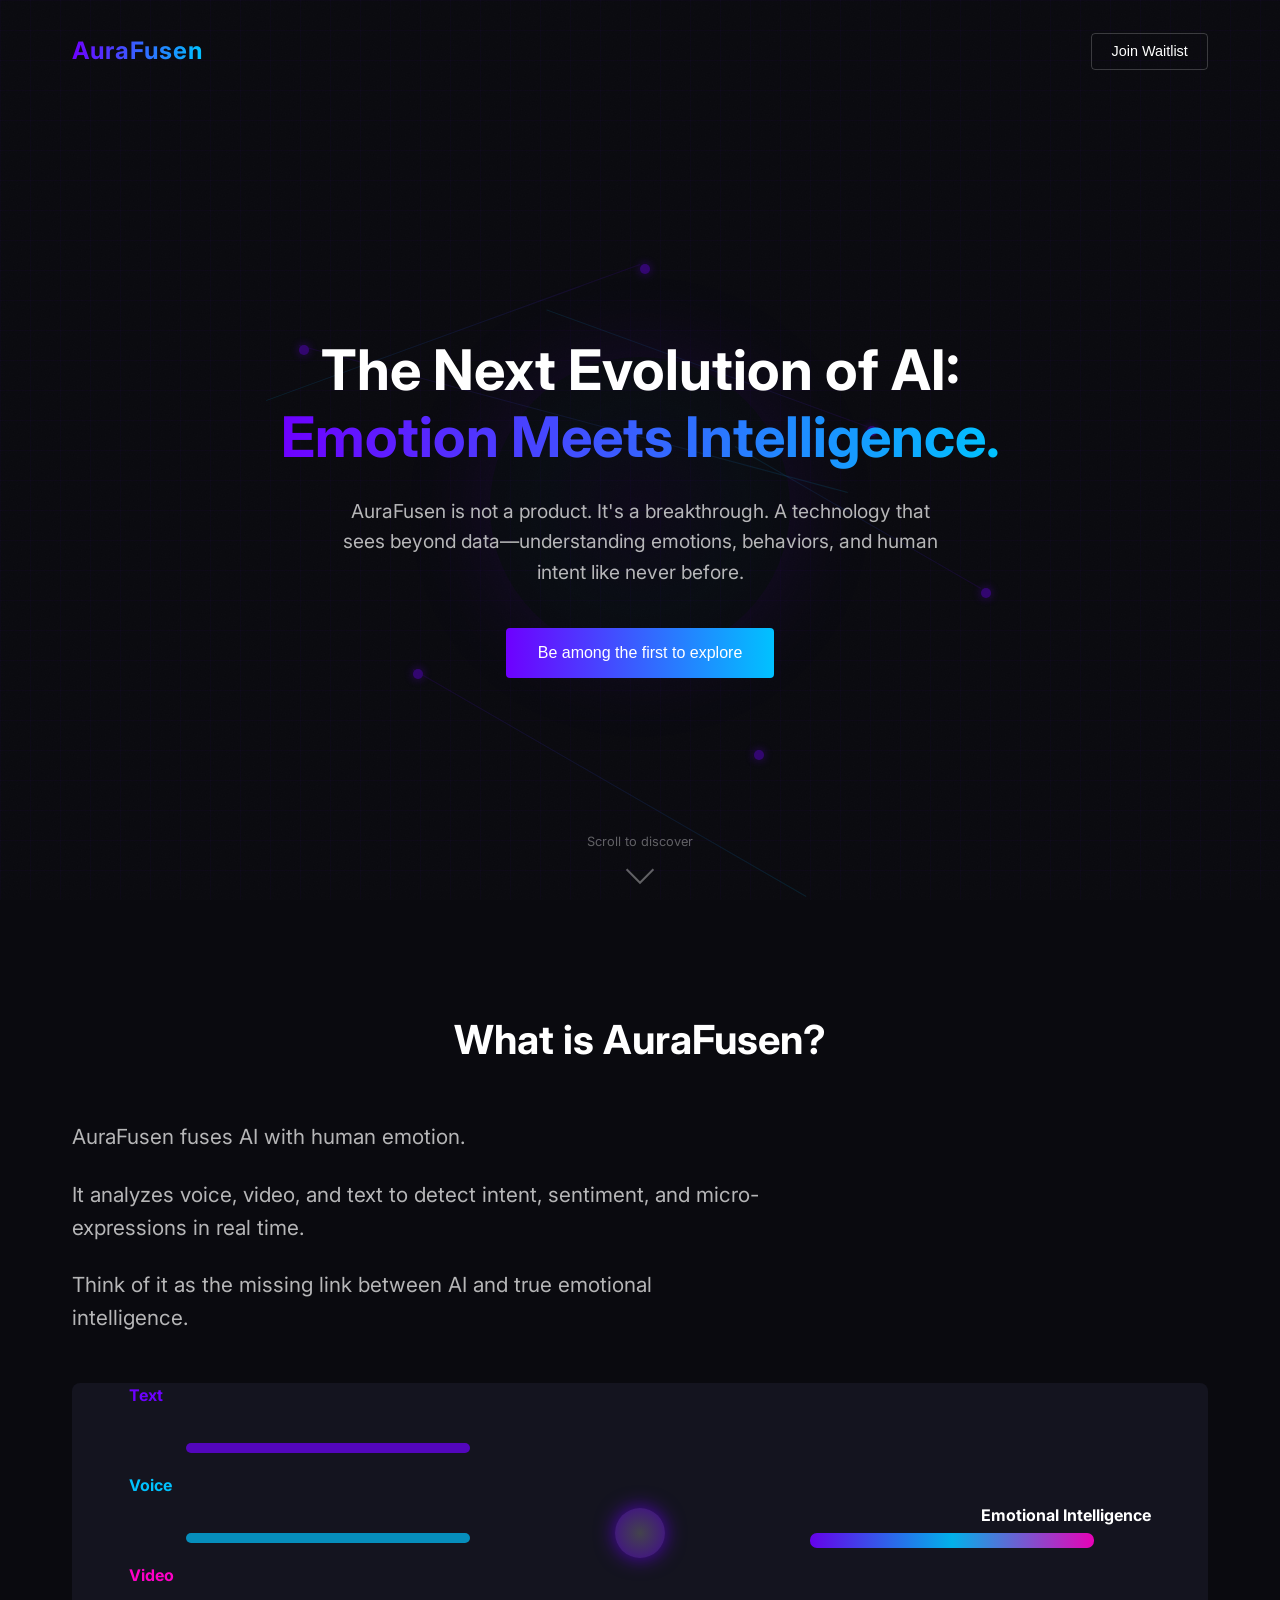
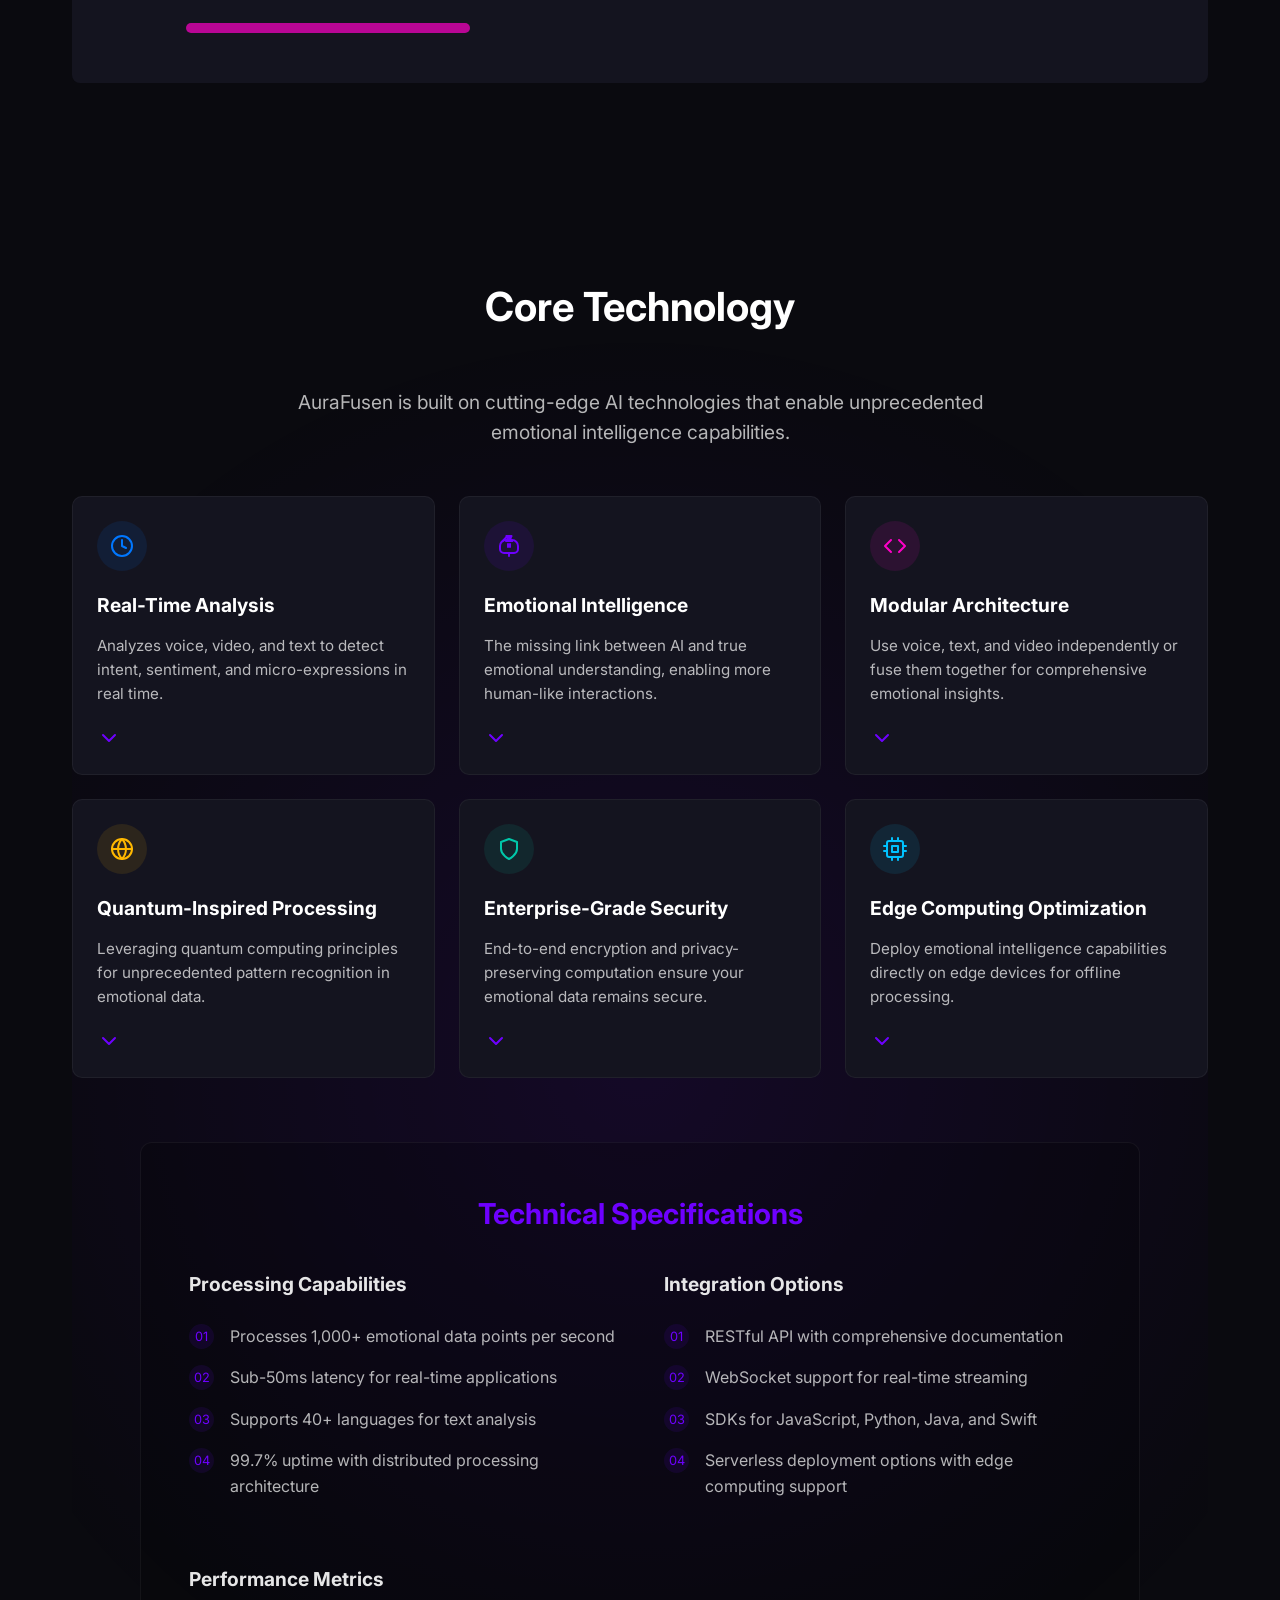
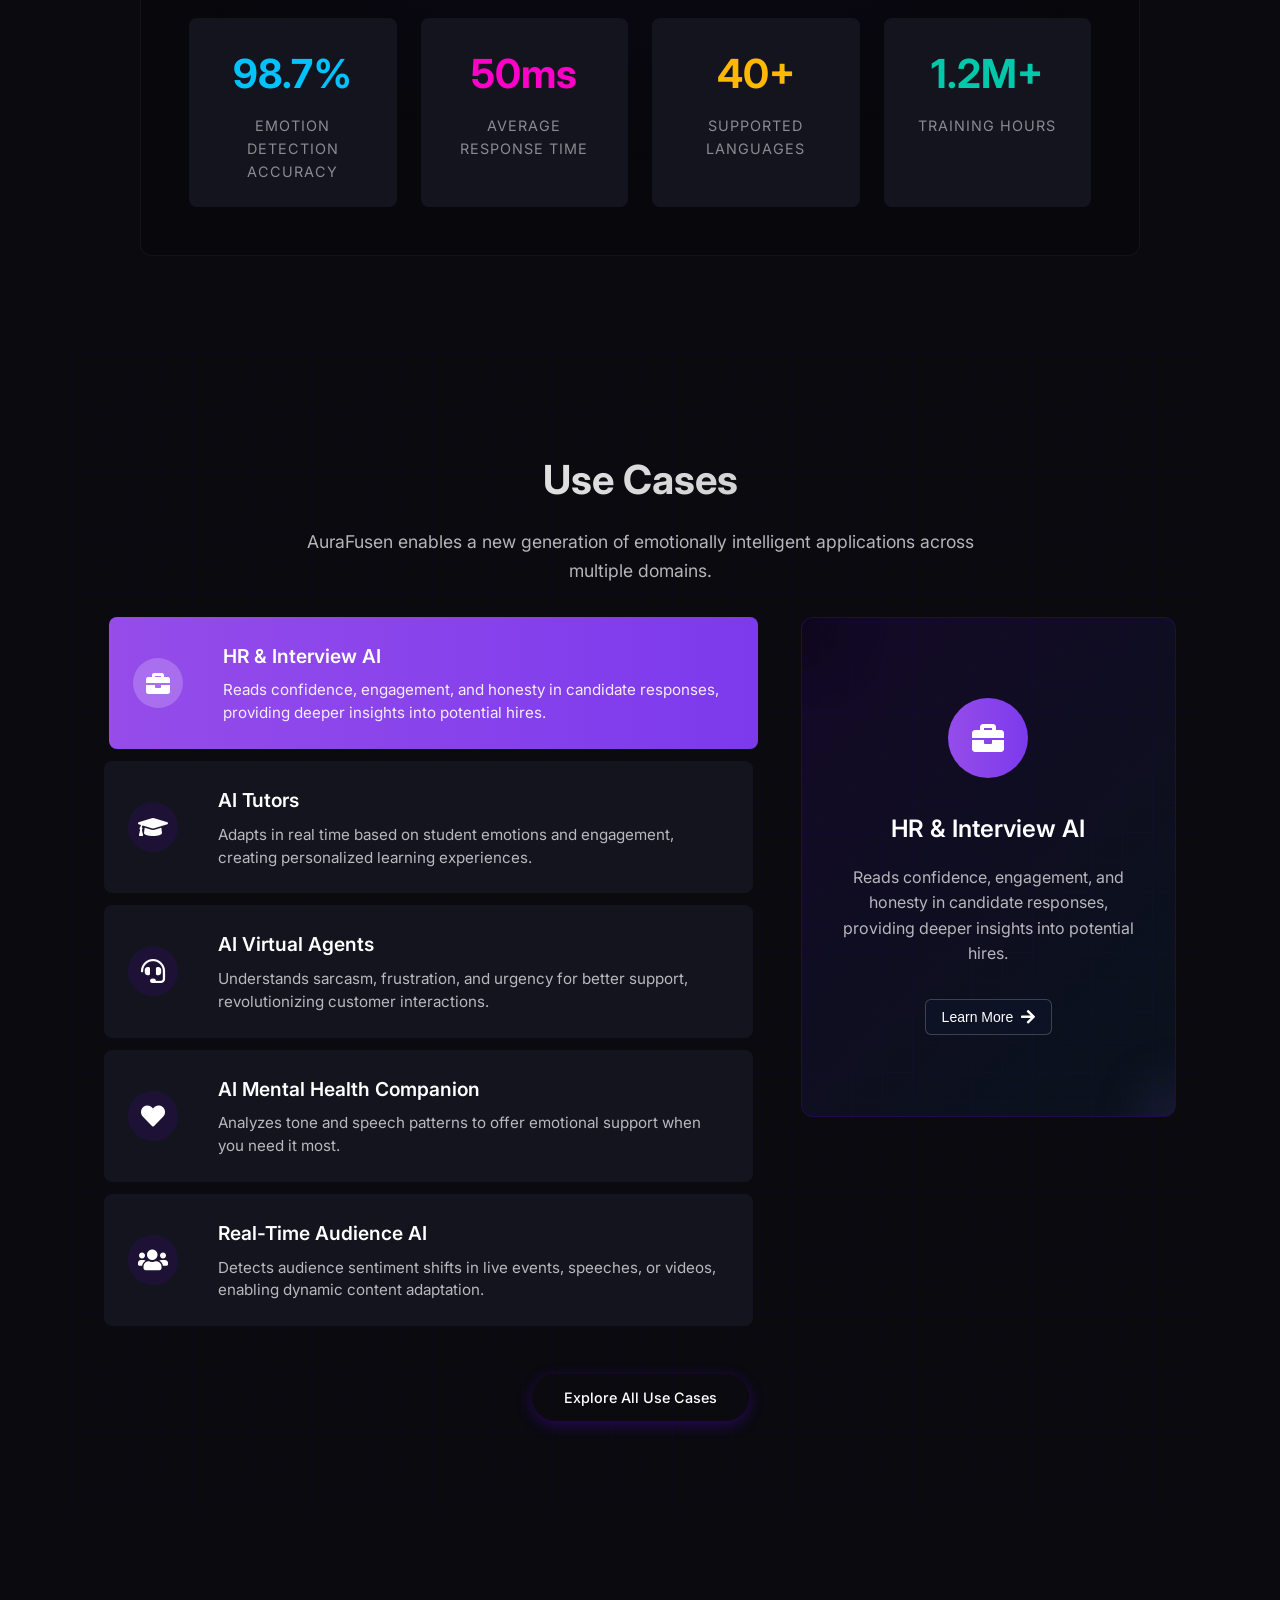
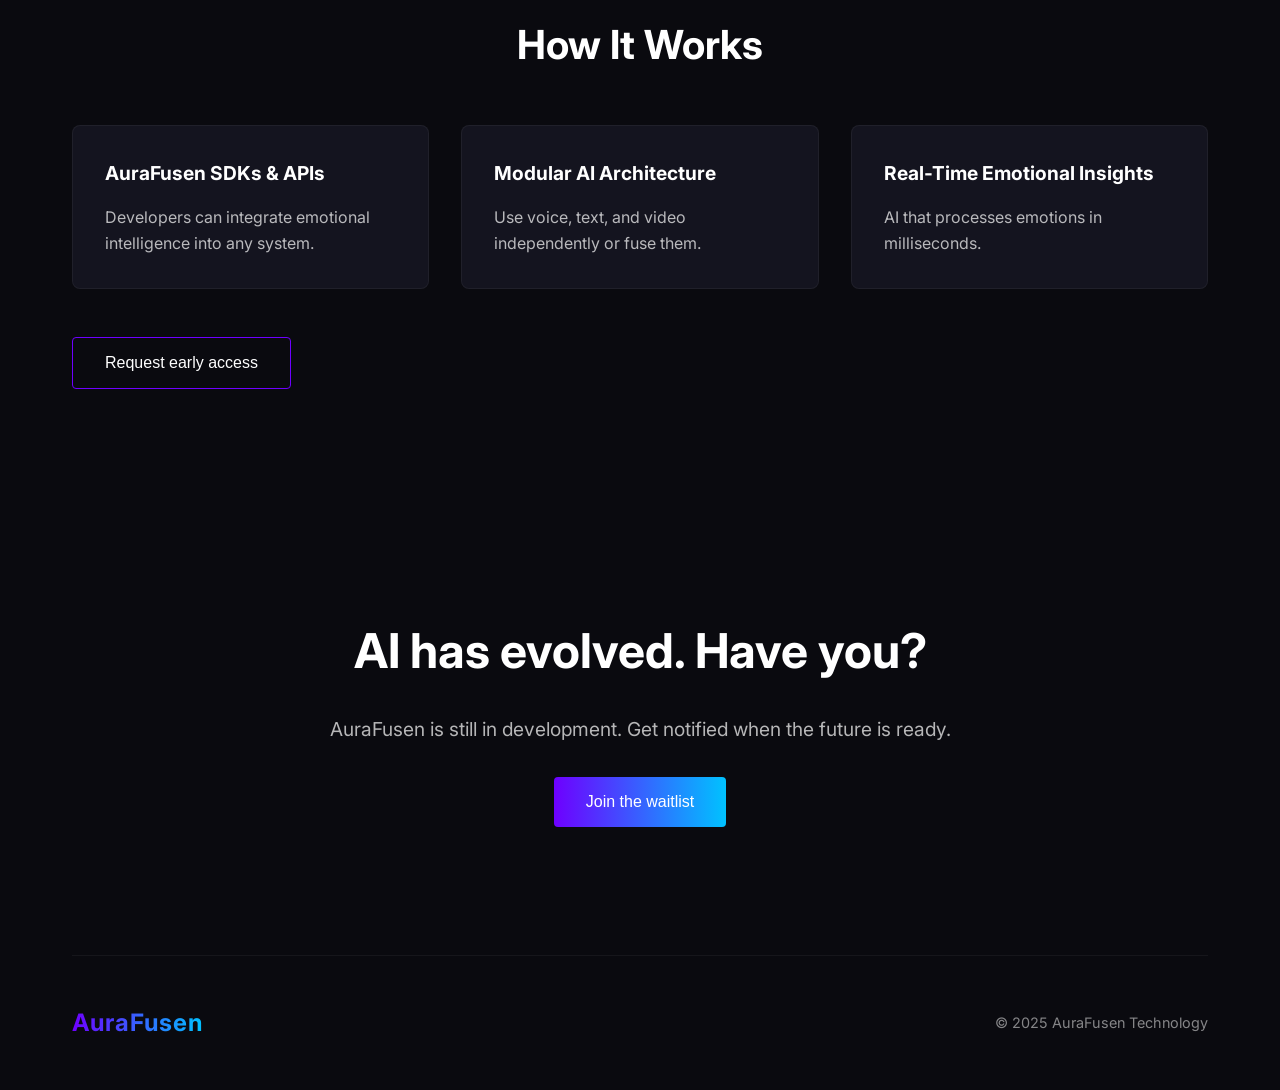
==== index.html @ f4146718 "Initial commit" ====
<!DOCTYPE html>
<html lang="en">
<head>
    <meta charset="UTF-8">
    <meta name="viewport" content="width=device-width, initial-scale=1.0">
    <title>AuraFusen | Emotion Meets Intelligence</title>
    <link rel="stylesheet" href="css/styles.css">
    <link rel="preconnect" href="https://fonts.googleapis.com">
    <link rel="preconnect" href="https://fonts.gstatic.com" crossorigin>
    <link href="https://fonts.googleapis.com/css2?family=Inter:wght@300;400;500;600;700&display=swap" rel="stylesheet">
    <link rel="stylesheet" href="https://cdnjs.cloudflare.com/ajax/libs/font-awesome/5.15.3/css/all.min.css">
</head>
<body>
    <div class="noise-overlay"></div>
    <div class="container">
        <!-- Navigation -->
        <nav>
            <div class="logo">AuraFusen</div>
            <div class="nav-cta">
                <button class="waitlist-btn">Join Waitlist</button>
            </div>
        </nav>

        <!-- Hero Section -->
        <section class="hero">
            <div class="hero-content">
                <h1 class="glitch-text">The Next Evolution of AI: <span>Emotion Meets Intelligence.</span></h1>
                <p class="hero-subtext">AuraFusen is not a product. It's a breakthrough. A technology that sees beyond data—understanding emotions, behaviors, and human intent like never before.</p>
                <button class="cta-btn">Be among the first to explore</button>
            </div>
            <div class="hero-visual">
                <div class="pulse-circle"></div>
                <div class="neural-network">
                    <div class="node n1"></div>
                    <div class="node n2"></div>
                    <div class="node n3"></div>
                    <div class="node n4"></div>
                    <div class="node n5"></div>
                    <div class="node n6"></div>
                    <div class="connection c1"></div>
                    <div class="connection c2"></div>
                    <div class="connection c3"></div>
                    <div class="connection c4"></div>
                    <div class="connection c5"></div>
                </div>
            </div>
            <div class="scroll-indicator">
                <span>Scroll to discover</span>
                <div class="scroll-arrow"></div>
            </div>
        </section>

        <!-- What is AuraFusen Section -->
        <section class="what-is">
            <h2>What is AuraFusen?</h2>
            <div class="tech-description">
                <p>AuraFusen fuses AI with human emotion.</p>
                <p>It analyzes voice, video, and text to detect intent, sentiment, and micro-expressions in real time.</p>
                <p>Think of it as the missing link between AI and true emotional intelligence.</p>
            </div>
            <div class="animation-container">
                <div class="data-fusion-animation">
                    <!-- Animation will be implemented with JavaScript -->
                </div>
            </div>
        </section>

        <!-- Technology Section -->
        <section class="technology">
            <h2>Core Technology</h2>
            <p class="section-intro">AuraFusen is built on cutting-edge AI technologies that enable unprecedented emotional intelligence capabilities.</p>
            
            <div class="tech-features">
                <div class="tech-feature-card">
                    <div class="feature-icon blue-icon">
                        <i class="icon-realtime"></i>
                    </div>
                    <div class="feature-content">
                        <h3>Real-Time Analysis</h3>
                        <p>Analyzes voice, video, and text to detect intent, sentiment, and micro-expressions in real time.</p>
                        <button class="expand-btn"><i class="icon-chevron-down"></i></button>
                    </div>
                </div>
                
                <div class="tech-feature-card">
                    <div class="feature-icon purple-icon">
                        <i class="icon-brain"></i>
                    </div>
                    <div class="feature-content">
                        <h3>Emotional Intelligence</h3>
                        <p>The missing link between AI and true emotional understanding, enabling more human-like interactions.</p>
                        <button class="expand-btn"><i class="icon-chevron-down"></i></button>
                    </div>
                </div>
                
                <div class="tech-feature-card">
                    <div class="feature-icon pink-icon">
                        <i class="icon-code"></i>
                    </div>
                    <div class="feature-content">
                        <h3>Modular Architecture</h3>
                        <p>Use voice, text, and video independently or fuse them together for comprehensive emotional insights.</p>
                        <button class="expand-btn"><i class="icon-chevron-down"></i></button>
                    </div>
                </div>
                
                <div class="tech-feature-card">
                    <div class="feature-icon gold-icon">
                        <i class="icon-quantum"></i>
                    </div>
                    <div class="feature-content">
                        <h3>Quantum-Inspired Processing</h3>
                        <p>Leveraging quantum computing principles for unprecedented pattern recognition in emotional data.</p>
                        <button class="expand-btn"><i class="icon-chevron-down"></i></button>
                    </div>
                </div>
                
                <div class="tech-feature-card">
                    <div class="feature-icon teal-icon">
                        <i class="icon-shield"></i>
                    </div>
                    <div class="feature-content">
                        <h3>Enterprise-Grade Security</h3>
                        <p>End-to-end encryption and privacy-preserving computation ensure your emotional data remains secure.</p>
                        <button class="expand-btn"><i class="icon-chevron-down"></i></button>
                    </div>
                </div>
                
                <div class="tech-feature-card">
                    <div class="feature-icon cyan-icon">
                        <i class="icon-chip"></i>
                    </div>
                    <div class="feature-content">
                        <h3>Edge Computing Optimization</h3>
                        <p>Deploy emotional intelligence capabilities directly on edge devices for offline processing.</p>
                        <button class="expand-btn"><i class="icon-chevron-down"></i></button>
                    </div>
                </div>
            </div>
            
            <div class="tech-specs-container">
                <h3 class="specs-title">Technical Specifications</h3>
                
                <div class="specs-columns">
                    <div class="specs-column">
                        <h4>Processing Capabilities</h4>
                        <ul class="specs-list">
                            <li><span class="spec-number">01</span> Processes 1,000+ emotional data points per second</li>
                            <li><span class="spec-number">02</span> Sub-50ms latency for real-time applications</li>
                            <li><span class="spec-number">03</span> Supports 40+ languages for text analysis</li>
                            <li><span class="spec-number">04</span> 99.7% uptime with distributed processing architecture</li>
                        </ul>
                    </div>
                    
                    <div class="specs-column">
                        <h4>Integration Options</h4>
                        <ul class="specs-list">
                            <li><span class="spec-number">01</span> RESTful API with comprehensive documentation</li>
                            <li><span class="spec-number">02</span> WebSocket support for real-time streaming</li>
                            <li><span class="spec-number">03</span> SDKs for JavaScript, Python, Java, and Swift</li>
                            <li><span class="spec-number">04</span> Serverless deployment options with edge computing support</li>
                        </ul>
                    </div>
                </div>
                
                <div class="performance-metrics">
                    <h4>Performance Metrics</h4>
                    <div class="metrics-grid">
                        <div class="metric-card cyan-metric">
                            <div class="metric-value">98.7%</div>
                            <div class="metric-label">Emotion Detection Accuracy</div>
                        </div>
                        <div class="metric-card pink-metric">
                            <div class="metric-value">50ms</div>
                            <div class="metric-label">Average Response Time</div>
                        </div>
                        <div class="metric-card gold-metric">
                            <div class="metric-value">40+</div>
                            <div class="metric-label">Supported Languages</div>
                        </div>
                        <div class="metric-card green-metric">
                            <div class="metric-value">1.2M+</div>
                            <div class="metric-label">Training Hours</div>
                        </div>
                    </div>
                </div>
            </div>
        </section>

        <!-- Use Cases Section -->
        <section id="use-cases" class="section">
            <div class="container">
                <h2 class="section-title">Use Cases</h2>
                <p class="section-subtitle">AuraFusen enables a new generation of emotionally intelligent applications across multiple domains.</p>
                
                <div class="use-cases-container">
                    <div class="use-cases-list">
                        <div class="case-card active" data-case="hr">
                            <div class="case-icon">
                                <i class="fas fa-briefcase"></i>
                            </div>
                            <div class="case-content">
                                <h3>HR & Interview AI</h3>
                                <p>Reads confidence, engagement, and honesty in candidate responses, providing deeper insights into potential hires.</p>
                            </div>
                        </div>
                        
                        <div class="case-card" data-case="tutor">
                            <div class="case-icon">
                                <i class="fas fa-graduation-cap"></i>
                            </div>
                            <div class="case-content">
                                <h3>AI Tutors</h3>
                                <p>Adapts in real time based on student emotions and engagement, creating personalized learning experiences.</p>
                            </div>
                        </div>
                        
                        <div class="case-card" data-case="agent">
                            <div class="case-icon">
                                <i class="fas fa-headset"></i>
                            </div>
                            <div class="case-content">
                                <h3>AI Virtual Agents</h3>
                                <p>Understands sarcasm, frustration, and urgency for better support, revolutionizing customer interactions.</p>
                            </div>
                        </div>
                        
                        <div class="case-card" data-case="health">
                            <div class="case-icon">
                                <i class="fas fa-heart"></i>
                            </div>
                            <div class="case-content">
                                <h3>AI Mental Health Companion</h3>
                                <p>Analyzes tone and speech patterns to offer emotional support when you need it most.</p>
                            </div>
                        </div>
                        
                        <div class="case-card" data-case="audience">
                            <div class="case-icon">
                                <i class="fas fa-users"></i>
                            </div>
                            <div class="case-content">
                                <h3>Real-Time Audience AI</h3>
                                <p>Detects audience sentiment shifts in live events, speeches, or videos, enabling dynamic content adaptation.</p>
                            </div>
                        </div>
                    </div>
                    
                    <div id="case-detail" class="case-detail" data-case="hr">
                        <div class="case-detail-icon">
                            <i class="fas fa-briefcase"></i>
                        </div>
                        <div class="case-detail-content">
                            <h3>HR & Interview AI</h3>
                            <p>Reads confidence, engagement, and honesty in candidate responses, providing deeper insights into potential hires.</p>
                            <button class="btn-outline">Learn More <i class="fas fa-arrow-right"></i></button>
                        </div>
                    </div>
                </div>
                
                <div class="text-center mt-5">
                    <a href="#contact" class="btn btn-primary">Explore All Use Cases</a>
                </div>
            </div>
        </section>
        <!-- Use Cases Section End -->

        <!-- How It Works Section -->
        <section class="how-it-works">
            <h2>How It Works</h2>
            <div class="tech-grid">
                <div class="tech-item">
                    <h3>AuraFusen SDKs & APIs</h3>
                    <p>Developers can integrate emotional intelligence into any system.</p>
                </div>
                <div class="tech-item">
                    <h3>Modular AI Architecture</h3>
                    <p>Use voice, text, and video independently or fuse them.</p>
                </div>
                <div class="tech-item">
                    <h3>Real-Time Emotional Insights</h3>
                    <p>AI that processes emotions in milliseconds.</p>
                </div>
            </div>
            <button class="cta-btn secondary">Request early access</button>
        </section>

        <!-- Sign-Off Section -->
        <section class="sign-off">
            <h2 class="tagline">AI has evolved. Have you?</h2>
            <p>AuraFusen is still in development. Get notified when the future is ready.</p>
            <button class="cta-btn">Join the waitlist</button>
        </section>

        <!-- Footer -->
        <footer>
            <div class="logo">AuraFusen</div>
            <div class="copyright">&copy; 2025 AuraFusen Technology</div>
        </footer>
    </div>

    <!-- Modal for waitlist signup -->
    <div class="modal" id="waitlist-modal">
        <div class="modal-content">
            <span class="close-modal">&times;</span>
            <h2>Join the AuraFusen Waitlist</h2>
            <p>Be among the first to experience the future of emotional AI.</p>
            <form id="waitlist-form">
                <input type="email" placeholder="Your email" required>
                <button type="submit" class="cta-btn">Join Waitlist</button>
            </form>
        </div>
    </div>

    <script src="js/main.js"></script>
</body>
</html>
---- css/styles.css ----
:root {
    --primary-color: #6e00ff;
    --secondary-color: #00c2ff;
    --accent-color: #ff00c8;
    --background-color: #0a0a0f;
    --surface-color: #14141f;
    --text-color: #ffffff;
    --text-secondary: rgba(255, 255, 255, 0.7);
    --text-tertiary: rgba(255, 255, 255, 0.5);
}

* {
    margin: 0;
    padding: 0;
    box-sizing: border-box;
}

body {
    font-family: 'Inter', sans-serif;
    background-color: var(--background-color);
    color: var(--text-color);
    line-height: 1.6;
    overflow-x: hidden;
    position: relative;
    cursor: url("data:image/svg+xml,%3Csvg xmlns='http://www.w3.org/2000/svg' width='24' height='24' viewBox='0 0 24 24' fill='none' stroke='%236e00ff' stroke-width='2'%3E%3Ccircle cx='12' cy='12' r='10' stroke-dasharray='30' stroke-dashoffset='0'%3E%3CanimateTransform attributeName='transform' type='rotate' from='0 12 12' to='360 12 12' dur='4s' repeatCount='indefinite'/%3E%3C/circle%3E%3Ccircle cx='12' cy='12' r='4' fill='%236e00ff'/%3E%3C/svg%3E") 12 12, auto;
}

.container {
    max-width: 1200px;
    margin: 0 auto;
    padding: 0 2rem;
    position: relative;
    z-index: 1;
}

.container::before {
    content: '';
    position: fixed;
    top: 0;
    left: 0;
    width: 100%;
    height: 100%;
    background-image: 
        linear-gradient(rgba(110, 0, 255, 0.03) 1px, transparent 1px),
        linear-gradient(90deg, rgba(110, 0, 255, 0.03) 1px, transparent 1px);
    background-size: 30px 30px;
    pointer-events: none;
    z-index: -1;
}

/* Noise overlay for texture */
.noise-overlay {
    position: fixed;
    top: 0;
    left: 0;
    width: 100%;
    height: 100%;
    background-image: url('[data-uri]');
    pointer-events: none;
    opacity: 0.4;
    z-index: 0;
}

/* Navigation */
nav {
    display: flex;
    justify-content: space-between;
    align-items: center;
    padding: 2rem 0;
}

.logo {
    font-size: 1.5rem;
    font-weight: 700;
    background: linear-gradient(90deg, var(--primary-color), var(--secondary-color));
    -webkit-background-clip: text;
    background-clip: text;
    color: transparent;
    letter-spacing: 1px;
}

.waitlist-btn {
    background: transparent;
    color: var(--text-color);
    border: 1px solid rgba(255, 255, 255, 0.2);
    padding: 0.6rem 1.2rem;
    border-radius: 4px;
    cursor: pointer;
    transition: all 0.3s ease;
    font-size: 0.9rem;
}

.waitlist-btn:hover {
    border-color: var(--primary-color);
    background: rgba(110, 0, 255, 0.1);
}

/* Hero Section */
.hero {
    height: 90vh;
    display: flex;
    flex-direction: row;
    justify-content: center;
    align-items: center;
    padding: 2rem 0;
    position: relative;
    text-align: center;
}

.hero-content {
    display: flex;
    flex-direction: column;
    align-items: center;
    justify-content: center;
    max-width: 800px;
    z-index: 2;
}

.hero h1 {
    font-size: 3.5rem;
    font-weight: 700;
    margin-bottom: 1.5rem;
    line-height: 1.2;
}

.hero h1 span {
    background: linear-gradient(90deg, var(--primary-color), var(--secondary-color));
    -webkit-background-clip: text;
    background-clip: text;
    color: transparent;
}

.hero-subtext {
    font-size: 1.2rem;
    color: var(--text-secondary);
    max-width: 600px;
    margin-bottom: 2.5rem;
    text-align: center;
}

.hero-visual {
    position: absolute;
    width: 100%;
    height: 100%;
    top: 0;
    left: 0;
    overflow: hidden;
    z-index: 1;
    opacity: 0.4;
}

.pulse-circle {
    position: absolute;
    top: 50%;
    left: 50%;
    transform: translate(-50%, -50%);
    width: 300px;
    height: 300px;
    border-radius: 50%;
    background: radial-gradient(circle, rgba(110,0,255,0.1) 0%, rgba(0,194,255,0.05) 50%, rgba(255,0,200,0) 100%);
    box-shadow: 0 0 100px rgba(110,0,255,0.3);
    animation: pulse-animation 4s infinite;
}

@keyframes pulse-animation {
    0% {
        transform: translate(-50%, -50%) scale(0.8);
        opacity: 0.3;
    }
    50% {
        transform: translate(-50%, -50%) scale(1.2);
        opacity: 0.6;
    }
    100% {
        transform: translate(-50%, -50%) scale(0.8);
        opacity: 0.3;
    }
}

.neural-network {
    position: absolute;
    top: 0;
    left: 0;
    width: 100%;
    height: 100%;
}

.node {
    position: absolute;
    width: 10px;
    height: 10px;
    border-radius: 50%;
    background: var(--primary-color);
    box-shadow: 0 0 10px var(--primary-color);
    animation: node-pulse 3s infinite;
}

.n1 { top: 30%; left: 20%; animation-delay: 0s; }
.n2 { top: 40%; left: 70%; animation-delay: 0.5s; }
.n3 { top: 70%; left: 30%; animation-delay: 1s; }
.n4 { top: 20%; left: 50%; animation-delay: 1.5s; }
.n5 { top: 60%; left: 80%; animation-delay: 2s; }
.n6 { top: 80%; left: 60%; animation-delay: 2.5s; }

@keyframes node-pulse {
    0% { transform: scale(1); opacity: 0.7; }
    50% { transform: scale(1.5); opacity: 1; }
    100% { transform: scale(1); opacity: 0.7; }
}

.connection {
    position: absolute;
    height: 1px;
    background: linear-gradient(90deg, var(--primary-color), var(--secondary-color));
    opacity: 0.3;
    transform-origin: left center;
    animation: connection-pulse 4s infinite;
}

.c1 {
    top: 30%;
    left: 20%;
    width: 50%;
    transform: rotate(15deg);
    animation-delay: 0.2s;
}

.c2 {
    top: 40%;
    left: 70%;
    width: 30%;
    transform: rotate(200deg);
    animation-delay: 0.7s;
}

.c3 {
    top: 70%;
    left: 30%;
    width: 40%;
    transform: rotate(30deg);
    animation-delay: 1.2s;
}

.c4 {
    top: 20%;
    left: 50%;
    width: 35%;
    transform: rotate(160deg);
    animation-delay: 1.7s;
}

.c5 {
    top: 60%;
    left: 80%;
    width: 25%;
    transform: rotate(210deg);
    animation-delay: 2.2s;
}

@keyframes connection-pulse {
    0% { opacity: 0.1; }
    50% { opacity: 0.4; }
    100% { opacity: 0.1; }
}

.cta-btn {
    background: linear-gradient(90deg, var(--primary-color), var(--secondary-color));
    color: white;
    border: none;
    padding: 1rem 2rem;
    border-radius: 4px;
    font-size: 1rem;
    font-weight: 500;
    cursor: pointer;
    transition: all 0.3s ease;
    position: relative;
    overflow: hidden;
    z-index: 2;
}

.cta-btn:hover {
    transform: translateY(-2px);
    box-shadow: 0 10px 20px rgba(110, 0, 255, 0.2);
}

.cta-btn:before {
    content: '';
    position: absolute;
    top: 0;
    left: -100%;
    width: 100%;
    height: 100%;
    background: linear-gradient(90deg, transparent, rgba(255, 255, 255, 0.2), transparent);
    transition: all 0.6s ease;
}

.cta-btn:hover:before {
    left: 100%;
}

.cta-btn.secondary {
    background: transparent;
    border: 1px solid var(--primary-color);
    color: var(--text-color);
}

.cta-btn.secondary:hover {
    background: rgba(110, 0, 255, 0.1);
}

.scroll-indicator {
    position: absolute;
    bottom: 2rem;
    left: 50%;
    transform: translateX(-50%);
    display: flex;
    flex-direction: column;
    align-items: center;
    opacity: 0.7;
    transition: opacity 0.3s ease;
}

.scroll-indicator span {
    font-size: 0.8rem;
    margin-bottom: 0.5rem;
    color: var(--text-tertiary);
}

.scroll-arrow {
    width: 20px;
    height: 20px;
    border-right: 2px solid var(--text-tertiary);
    border-bottom: 2px solid var(--text-tertiary);
    transform: rotate(45deg);
    animation: scroll-arrow 2s infinite;
}

@keyframes scroll-arrow {
    0% {
        opacity: 0;
        transform: rotate(45deg) translate(-5px, -5px);
    }
    50% {
        opacity: 1;
    }
    100% {
        opacity: 0;
        transform: rotate(45deg) translate(5px, 5px);
    }
}

/* Section Styling */
section {
    padding: 6rem 0;
    position: relative;
}

h2 {
    font-size: 2.5rem;
    margin-bottom: 3rem;
    position: relative;
    display: block;
    text-align: center;
}

/* h2:after {
    content: '';
    position: absolute;
    bottom: -10px;
    left: 0;
    width: 60px;
    height: 4px;
    background: linear-gradient(90deg, var(--primary-color), var(--secondary-color));
} */

/* What is AuraFusen Section */
.tech-description {
    display: flex;
    flex-direction: column;
    gap: 1.5rem;
    margin-bottom: 3rem;
}

.tech-description p {
    font-size: 1.3rem;
    color: var(--text-secondary);
    max-width: 700px;
}

.animation-container {
    height: 300px;
    width: 100%;
    background: var(--surface-color);
    border-radius: 8px;
    position: relative;
    overflow: hidden;
    margin-top: 2rem;
}

/* Use Cases Section */
.use-cases-container {
    display: grid;
    grid-template-columns: 1fr 1fr;
    gap: 2rem;
    margin-top: 3rem;
}

.use-cases-list {
    display: flex;
    flex-direction: column;
    gap: 0.75rem;
}

.case-card {
    display: flex;
    align-items: flex-start;
    gap: 1rem;
    background: rgba(15, 23, 42, 0.5); /* Transparent dark background */
    border-radius: 12px;
    padding: 1.25rem 1.5rem;
    cursor: pointer;
    transition: all 0.3s ease;
}

.case-card:hover {
    background: rgba(30, 41, 59, 0.8); /* Darker on hover */
}

.case-card.active {
    background: linear-gradient(90deg, var(--primary-color), var(--primary-color-dark));
}

.case-card[data-case="hr"].active {
    background: linear-gradient(90deg, #954ce9, #7c3aed);
}

.case-card[data-case="tutor"].active {
    background: linear-gradient(90deg, #3b82f6, #0891b2);
}

.case-card[data-case="agent"].active {
    background: linear-gradient(90deg, #10b981, #0d9488);
}

.case-card[data-case="health"].active {
    background: linear-gradient(90deg, #f43f5e, #db2777);
}

.case-card[data-case="audience"].active {
    background: linear-gradient(90deg, #f97316, #ea580c);
}

.case-icon {
    width: 48px;
    height: 48px;
    border-radius: 50%;
    background: rgba(15, 23, 42, 0.8);
    display: flex;
    align-items: center;
    justify-content: center;
    font-size: 1.25rem;
    flex-shrink: 0;
    color: white;
}

.case-card.active .case-icon {
    background: rgba(255, 255, 255, 0.2);
}

.case-content {
    flex: 1;
}

.case-content h3 {
    margin: 0 0 0.5rem;
    font-size: 1.1rem;
    font-weight: 600;
}

.case-content p {
    margin: 0;
    font-size: 0.9rem;
    color: rgba(255, 255, 255, 0.7);
    line-height: 1.5;
}

.case-card.active .case-content p {
    color: rgba(255, 255, 255, 0.9);
}

.case-detail {
    background: rgba(15, 23, 42, 0.5);
    border-radius: 16px;
    padding: 3rem;
    display: flex;
    flex-direction: column;
    align-items: center; /* Center content */
    text-align: center;
    position: relative;
    overflow: hidden;
    aspect-ratio: 1 / 1; /* Perfect square */
    justify-content: center;
    height: 500px; /* Fixed height to match design */
}

.case-detail::before {
    content: '';
    position: absolute;
    inset: 0;
    background: linear-gradient(to top, rgba(0, 0, 0, 0.8) 0%, transparent 50%, rgba(0, 0, 0, 0.8) 100%);
    z-index: 1;
    pointer-events: none;
}

.case-detail::after {
    content: '';
    position: absolute;
    bottom: -40px;
    right: -40px;
    width: 80px;
    height: 80px;
    border-radius: 50%;
    background: radial-gradient(circle, rgba(149, 76, 233, 0.2), transparent);
    filter: blur(24px);
    z-index: 0;
}

.case-detail::before {
    content: '';
    position: absolute;
    top: -40px;
    left: -40px;
    width: 80px;
    height: 80px;
    border-radius: 50%;
    background: radial-gradient(circle, rgba(59, 130, 246, 0.2), transparent);
    filter: blur(24px);
    z-index: 0;
}

.case-detail-icon {
    width: 80px;
    height: 80px;
    border-radius: 50%;
    display: flex;
    align-items: center;
    justify-content: center;
    margin-bottom: 1.75rem;
    position: relative;
    z-index: 2;
    font-size: 2rem;
    padding: 1.5rem;
}

.case-detail[data-case="hr"] .case-detail-icon {
    background: linear-gradient(90deg, #954ce9, #7c3aed);
    color: white;
}

.case-detail[data-case="tutor"] .case-detail-icon {
    background: linear-gradient(90deg, #3b82f6, #0891b2);
    color: white;
}

.case-detail[data-case="agent"] .case-detail-icon {
    background: linear-gradient(90deg, #10b981, #0d9488);
    color: white;
}

.case-detail[data-case="health"] .case-detail-icon {
    background: linear-gradient(90deg, #f43f5e, #db2777);
    color: white;
}

.case-detail[data-case="audience"] .case-detail-icon {
    background: linear-gradient(90deg, #f97316, #ea580c);
    color: white;
}

.case-detail-content {
    position: relative;
    z-index: 2;
    width: 100%;
    max-width: 28rem;
}

.case-detail-content h3 {
    margin: 0 0 1rem;
    font-size: 1.5rem;
    font-weight: 600;
}

.case-detail-content p {
    margin: 0 0 1.5rem;
    font-size: 1rem;
    color: rgba(209, 213, 219, 1); /* text-gray-300 */
    line-height: 1.6;
}

.btn-outline {
    display: inline-flex;
    align-items: center;
    justify-content: center;
    background: rgba(15, 23, 42, 0.5);
    border: 1px solid rgba(255, 255, 255, 0.2);
    color: white;
    padding: 0.5rem 1rem;
    border-radius: 6px;
    font-size: 0.875rem;
    font-weight: 500;
    cursor: pointer;
    transition: all 0.3s ease;
    height: 36px;
}

.btn-outline:hover {
    background: rgba(30, 41, 59, 0.8);
    border-color: rgba(255, 255, 255, 0.3);
}

.btn-outline i {
    margin-left: 0.5rem;
    font-size: 1rem;
    transition: transform 0.3s ease;
}

.btn-outline:hover i {
    transform: translateX(4px);
}

.case-detail[data-case="hr"]::after {
    background: radial-gradient(circle, rgba(149, 76, 233, 0.2), transparent);
}

.case-detail[data-case="tutor"]::after {
    background: radial-gradient(circle, rgba(59, 130, 246, 0.2), transparent);
}

.case-detail[data-case="agent"]::after {
    background: radial-gradient(circle, rgba(16, 185, 129, 0.2), transparent);
}

.case-detail[data-case="health"]::after {
    background: radial-gradient(circle, rgba(244, 63, 94, 0.2), transparent);
}

.case-detail[data-case="audience"]::after {
    background: radial-gradient(circle, rgba(249, 115, 22, 0.2), transparent);
}

.case-detail[data-case="hr"]::before,
.case-detail[data-case="tutor"]::before,
.case-detail[data-case="agent"]::before,
.case-detail[data-case="health"]::before,
.case-detail[data-case="audience"]::before {
    background: linear-gradient(to top, rgba(0, 0, 0, 0.8) 0%, transparent 50%, rgba(0, 0, 0, 0.8) 100%);
}

/* How It Works Section */
.tech-grid {
    display: grid;
    grid-template-columns: repeat(auto-fill, minmax(300px, 1fr));
    gap: 2rem;
    margin-bottom: 3rem;
}

.tech-item {
    background: var(--surface-color);
    padding: 2rem;
    border-radius: 8px;
    border: 1px solid rgba(255, 255, 255, 0.05);
}

.tech-item h3 {
    font-size: 1.2rem;
    margin-bottom: 1rem;
    color: var(--text-color);
}

.tech-item p {
    color: var(--text-secondary);
}

/* Technology Section - Enhanced */
.technology {
    padding: 6rem 0;
    text-align: center;
    position: relative;
    overflow: hidden;
}

.technology::before {
    content: '';
    position: absolute;
    top: 0;
    left: 0;
    width: 100%;
    height: 100%;
    background: radial-gradient(circle at center, rgba(110, 0, 255, 0.1) 0%, transparent 70%);
    z-index: -1;
}

.tech-specs {
    display: flex;
    flex-wrap: wrap;
    justify-content: center;
    gap: 2rem;
    margin-top: 2rem;
}

.tech-spec-item {
    background: var(--surface-color);
    border-radius: 8px;
    padding: 2rem;
    flex: 1;
    min-width: 300px;
    max-width: 350px;
    border: 1px solid rgba(255, 255, 255, 0.05);
    transition: all 0.3s ease;
    display: flex;
    flex-direction: column;
    align-items: center;
    text-align: center;
    position: relative;
    overflow: hidden;
}

.tech-spec-item::after {
    content: '';
    position: absolute;
    top: 0;
    left: 0;
    width: 100%;
    height: 3px;
    background: linear-gradient(90deg, var(--primary-color), var(--secondary-color), var(--accent-color));
    transform: translateX(-100%);
    transition: transform 0.5s ease;
}

.tech-spec-item:hover {
    transform: translateY(-10px);
    box-shadow: 0 15px 30px rgba(0, 0, 0, 0.3);
    border-color: var(--primary-color);
}

.tech-spec-item:hover::after {
    transform: translateX(0);
}

.spec-icon {
    width: 80px;
    height: 80px;
    border-radius: 50%;
    background: rgba(110, 0, 255, 0.1);
    display: flex;
    align-items: center;
    justify-content: center;
    margin-bottom: 1.5rem;
}

.tech-icon {
    width: 40px;
    height: 40px;
    position: relative;
}

.tech-icon.neural:before {
    content: '';
    position: absolute;
    width: 100%;
    height: 100%;
    background-image: url("data:image/svg+xml,%3Csvg xmlns='http://www.w3.org/2000/svg' viewBox='0 0 24 24' fill='none' stroke='%236e00ff' stroke-width='2' stroke-linecap='round' stroke-linejoin='round'%3E%3Ccircle cx='12' cy='5' r='3'/%3E%3Ccircle cx='5' cy='19' r='3'/%3E%3Ccircle cx='19' cy='19' r='3'/%3E%3Cline x1='12' y1='8' x2='5' y2='16'/%3E%3Cline x1='12' y1='8' x2='19' y2='16'/%3E%3C/svg%3E");
    background-size: contain;
    background-repeat: no-repeat;
    background-position: center;
}

.tech-icon.quantum:before {
    content: '';
    position: absolute;
    width: 100%;
    height: 100%;
    background-image: url("data:image/svg+xml,%3Csvg xmlns='http://www.w3.org/2000/svg' viewBox='0 0 24 24' fill='none' stroke='%2300c2ff' stroke-width='2' stroke-linecap='round' stroke-linejoin='round'%3E%3Ccircle cx='12' cy='12' r='10'/%3E%3Cpath d='M12 2a15.3 15.3 0 0 1 4 10 15.3 15.3 0 0 1-4 10 15.3 15.3 0 0 1-4-10 15.3 15.3 0 0 1 4-10z'/%3E%3Cpath d='M2 12h20'/%3E%3C/svg%3E");
    background-size: contain;
    background-repeat: no-repeat;
    background-position: center;
}

.tech-icon.multimodal:before {
    content: '';
    position: absolute;
    width: 100%;
    height: 100%;
    background-image: url("data:image/svg+xml,%3Csvg xmlns='http://www.w3.org/2000/svg' viewBox='0 0 24 24' fill='none' stroke='%23ff00c8' stroke-width='2' stroke-linecap='round' stroke-linejoin='round'%3E%3Cpolyline points='22 12 18 12 15 21 9 3 6 12 2 12'/%3E%3C/svg%3E");
    background-size: contain;
    background-repeat: no-repeat;
    background-position: center;
}

.tech-spec-item h3 {
    font-size: 1.3rem;
    margin-bottom: 1rem;
    background: linear-gradient(90deg, var(--primary-color), var(--secondary-color));
    -webkit-background-clip: text;
    background-clip: text;
    color: transparent;
}

.tech-spec-item p {
    color: var(--text-secondary);
    margin-bottom: 1.5rem;
    flex-grow: 1;
}

.tech-stats {
    display: flex;
    justify-content: center;
    gap: 2rem;
    width: 100%;
    margin-top: auto;
}

.stat {
    display: flex;
    flex-direction: column;
    align-items: center;
}

.stat-number {
    font-size: 1.8rem;
    font-weight: 700;
    color: var(--text-color);
    margin-bottom: 0.3rem;
}

.stat-label {
    font-size: 0.8rem;
    color: var(--text-tertiary);
    text-transform: uppercase;
    letter-spacing: 1px;
}

/* Sign-Off Section */
.sign-off {
    text-align: center;
    padding: 8rem 0;
}

.tagline {
    font-size: 3rem;
    margin-bottom: 1.5rem;
}

.sign-off p {
    color: var(--text-secondary);
    margin-bottom: 2rem;
    font-size: 1.2rem;
}

.sign-off h2:after {
    left: 50%;
    transform: translateX(-50%);
}

/* Footer */
footer {
    display: flex;
    justify-content: space-between;
    align-items: center;
    padding: 3rem 0;
    border-top: 1px solid rgba(255, 255, 255, 0.05);
}

.copyright {
    color: var(--text-tertiary);
    font-size: 0.9rem;
}

/* Modal */
.modal {
    display: none;
    position: fixed;
    top: 0;
    left: 0;
    width: 100%;
    height: 100%;
    background-color: rgba(0, 0, 0, 0.8);
    z-index: 100;
    align-items: center;
    justify-content: center;
}

.modal-content {
    background-color: var(--surface-color);
    padding: 3rem;
    border-radius: 8px;
    max-width: 500px;
    width: 90%;
    position: relative;
}

.close-modal {
    position: absolute;
    top: 1rem;
    right: 1rem;
    font-size: 1.5rem;
    cursor: pointer;
    color: var(--text-tertiary);
}

.modal h2 {
    margin-bottom: 1rem;
}

.modal p {
    color: var(--text-secondary);
    margin-bottom: 2rem;
}

#waitlist-form {
    display: flex;
    flex-direction: column;
    gap: 1rem;
}

#waitlist-form input {
    padding: 1rem;
    border-radius: 4px;
    border: 1px solid rgba(255, 255, 255, 0.1);
    background-color: rgba(255, 255, 255, 0.05);
    color: var(--text-color);
    font-size: 1rem;
}

#waitlist-form input:focus {
    outline: none;
    border-color: var(--primary-color);
}

/* Glitch Text Effect */
.glitch-text {
    position: relative;
}

.glitch-text:before,
.glitch-text:after {
    content: attr(data-text);
    position: absolute;
    top: 0;
    left: 0;
    width: 100%;
    height: 100%;
    clip: rect(0, 0, 0, 0);
}

.glitch-text:before {
    left: -2px;
    text-shadow: 1px 0 var(--accent-color);
    animation: glitch-animation-1 2s infinite linear alternate-reverse;
}

.glitch-text:after {
    left: 2px;
    text-shadow: -1px 0 var(--secondary-color);
    animation: glitch-animation-2 3s infinite linear alternate-reverse;
}

@keyframes glitch-animation-1 {
    0% {
        clip: rect(36px, 9999px, 9px, 0);
    }
    5% {
        clip: rect(85px, 9999px, 29px, 0);
    }
    10% {
        clip: rect(32px, 9999px, 92px, 0);
    }
    15% {
        clip: rect(49px, 9999px, 96px, 0);
    }
    20% {
        clip: rect(61px, 9999px, 98px, 0);
    }
    25% {
        clip: rect(14px, 9999px, 67px, 0);
    }
    30% {
        clip: rect(84px, 9999px, 31px, 0);
    }
    35% {
        clip: rect(10px, 9999px, 88px, 0);
    }
    40% {
        clip: rect(95px, 9999px, 29px, 0);
    }
    45% {
        clip: rect(43px, 9999px, 40px, 0);
    }
    50% {
        clip: rect(26px, 9999px, 13px, 0);
    }
    55% {
        clip: rect(75px, 9999px, 87px, 0);
    }
    60% {
        clip: rect(81px, 9999px, 41px, 0);
    }
    65% {
        clip: rect(61px, 9999px, 71px, 0);
    }
    70% {
        clip: rect(28px, 9999px, 65px, 0);
    }
    75% {
        clip: rect(85px, 9999px, 71px, 0);
    }
    80% {
        clip: rect(93px, 9999px, 53px, 0);
    }
    85% {
        clip: rect(29px, 9999px, 51px, 0);
    }
    90% {
        clip: rect(21px, 9999px, 90px, 0);
    }
    95% {
        clip: rect(54px, 9999px, 17px, 0);
    }
    100% {
        clip: rect(86px, 9999px, 23px, 0);
    }
}

@keyframes glitch-animation-2 {
    0% {
        clip: rect(96px, 9999px, 31px, 0);
    }
    5% {
        clip: rect(38px, 9999px, 16px, 0);
    }
    10% {
        clip: rect(23px, 9999px, 28px, 0);
    }
    15% {
        clip: rect(63px, 9999px, 71px, 0);
    }
    20% {
        clip: rect(57px, 9999px, 65px, 0);
    }
    25% {
        clip: rect(79px, 9999px, 57px, 0);
    }
    30% {
        clip: rect(32px, 9999px, 21px, 0);
    }
    35% {
        clip: rect(31px, 9999px, 58px, 0);
    }
    40% {
        clip: rect(43px, 9999px, 39px, 0);
    }
    45% {
        clip: rect(38px, 9999px, 87px, 0);
    }
    50% {
        clip: rect(81px, 9999px, 82px, 0);
    }
    55% {
        clip: rect(13px, 9999px, 79px, 0);
    }
    60% {
        clip: rect(35px, 9999px, 80px, 0);
    }
    65% {
        clip: rect(98px, 9999px, 19px, 0);
    }
    70% {
        clip: rect(63px, 9999px, 41px, 0);
    }
    75% {
        clip: rect(96px, 9999px, 58px, 0);
    }
    80% {
        clip: rect(75px, 9999px, 57px, 0);
    }
    85% {
        clip: rect(67px, 9999px, 34px, 0);
    }
    90% {
        clip: rect(35px, 9999px, 86px, 0);
    }
    95% {
        clip: rect(73px, 9999px, 25px, 0);
    }
    100% {
        clip: rect(37px, 9999px, 53px, 0);
    }
}

/* Responsive Design */
@media (max-width: 768px) {
    .hero {
        flex-direction: column;
    }
    
    .hero h1 {
        font-size: 2.5rem;
    }
    
    .hero-subtext {
        font-size: 1rem;
    }
    
    .tech-description p {
        font-size: 1.1rem;
    }
    
    .tagline {
        font-size: 2.2rem;
    }
    
    h2 {
        font-size: 2rem;
    }
    
    .tech-grid, .cases-grid {
        grid-template-columns: 1fr;
    }
    
    .tech-specs {
        flex-direction: column;
        align-items: center;
    }
    
    .tech-spec-item {
        width: 100%;
        max-width: 100%;
    }
}

@media (max-width: 480px) {
    .hero h1 {
        font-size: 2rem;
    }
    
    .container {
        padding: 0 1rem;
    }
    
    .cta-btn {
        padding: 0.8rem 1.5rem;
    }
    
    nav {
        flex-direction: column;
        gap: 1rem;
        text-align: center;
    }
}

/* Technology Section - Enhanced */
.technology {
    padding: 6rem 0;
    text-align: center;
    position: relative;
    overflow: hidden;
}

.technology::before {
    content: '';
    position: absolute;
    top: 0;
    left: 0;
    width: 100%;
    height: 100%;
    background: radial-gradient(circle at center, rgba(110, 0, 255, 0.1) 0%, transparent 70%);
    z-index: -1;
}

.tech-features {
    display: grid;
    grid-template-columns: repeat(3, 1fr);
    gap: 1.5rem;
    margin: 3rem 0;
    max-width: 1200px;
    margin-left: auto;
    margin-right: auto;
}

.tech-feature-card {
    background: var(--surface-color);
    border-radius: 10px;
    padding: 1.5rem;
    transition: all 0.3s ease;
    border: 1px solid rgba(255, 255, 255, 0.05);
    display: flex;
    flex-direction: column;
    position: relative;
    overflow: hidden;
    text-align: left;
}

.tech-feature-card:hover {
    transform: translateY(-5px);
    box-shadow: 0 15px 30px rgba(0, 0, 0, 0.3);
    border-color: rgba(110, 0, 255, 0.2);
}

.tech-feature-card.expanded {
    transform: translateY(-5px);
    box-shadow: 0 15px 30px rgba(0, 0, 0, 0.3);
    border-color: rgba(110, 0, 255, 0.3);
}

.expanded-content {
    overflow: hidden;
    transition: all 0.5s ease;
    margin-top: 1rem;
    border-top: 1px solid rgba(110, 0, 255, 0.1);
    padding-top: 1rem;
}

.feature-details {
    list-style: none;
    padding: 0;
    margin: 0;
}

.feature-details li {
    position: relative;
    padding-left: 1.5rem;
    margin-bottom: 0.7rem;
    color: var(--text-secondary);
    font-size: 0.9rem;
}

.feature-details li::before {
    content: '';
    position: absolute;
    left: 0;
    top: 0.5rem;
    width: 6px;
    height: 6px;
    border-radius: 50%;
    background: var(--primary-color);
}

.feature-icon {
    width: 50px;
    height: 50px;
    border-radius: 50%;
    display: flex;
    align-items: center;
    justify-content: center;
    margin-bottom: 1.2rem;
}

.blue-icon {
    background: rgba(0, 122, 255, 0.1);
}

.purple-icon {
    background: rgba(110, 0, 255, 0.1);
}

.pink-icon {
    background: rgba(255, 0, 200, 0.1);
}

.gold-icon {
    background: rgba(255, 184, 0, 0.1);
}

.teal-icon {
    background: rgba(0, 200, 170, 0.1);
}

.cyan-icon {
    background: rgba(0, 194, 255, 0.1);
}

.feature-content h3 {
    font-size: 1.2rem;
    margin-bottom: 0.8rem;
    color: var(--text-color);
}

.feature-content p {
    color: var(--text-secondary);
    font-size: 0.95rem;
    margin-bottom: 1.2rem;
}

.expand-btn {
    background: none;
    border: none;
    color: var(--primary-color);
    cursor: pointer;
    padding: 0;
    display: flex;
    align-self: flex-end;
    transition: all 0.3s ease;
}

.expand-btn:hover {
    transform: translateY(2px);
}

/* Tech Icons */
[class^="icon-"] {
    display: inline-block;
    width: 24px;
    height: 24px;
    background-size: contain;
    background-repeat: no-repeat;
    background-position: center;
}

.icon-realtime {
    background-image: url("data:image/svg+xml,%3Csvg xmlns='http://www.w3.org/2000/svg' viewBox='0 0 24 24' fill='none' stroke='%230077ff' stroke-width='2' stroke-linecap='round' stroke-linejoin='round'%3E%3Ccircle cx='12' cy='12' r='10'/%3E%3Cpolyline points='12 6 12 12 16 14'/%3E%3C/svg%3E");
}

.icon-brain {
    background-image: url("data:image/svg+xml,%3Csvg xmlns='http://www.w3.org/2000/svg' viewBox='0 0 24 24' fill='none' stroke='%236e00ff' stroke-width='2' stroke-linecap='round' stroke-linejoin='round'%3E%3Cpath d='M9.5 2h5L12 7l-2.5-5z'/%3E%3Cpath d='M5.75 7l4.75-5l4.75 5'/%3E%3Cpath d='M11 13v-3'/%3E%3Cpath d='M13 13v-3'/%3E%3Cpath d='M12 22v-3'/%3E%3Cpath d='M9 7h6'/%3E%3Cpath d='M3 15a4 4 0 0 0 4 4h10a4 4 0 0 0 4-4v-3a6 6 0 0 0-6-6h-6a6 6 0 0 0-6 6v3z'/%3E%3C/svg%3E");
}

.icon-code {
    background-image: url("data:image/svg+xml,%3Csvg xmlns='http://www.w3.org/2000/svg' viewBox='0 0 24 24' fill='none' stroke='%23ff00c8' stroke-width='2' stroke-linecap='round' stroke-linejoin='round'%3E%3Cpolyline points='16 18 22 12 16 6'/%3E%3Cpolyline points='8 6 2 12 8 18'/%3E%3C/svg%3E");
}

.icon-quantum {
    background-image: url("data:image/svg+xml,%3Csvg xmlns='http://www.w3.org/2000/svg' viewBox='0 0 24 24' fill='none' stroke='%23ffb800' stroke-width='2' stroke-linecap='round' stroke-linejoin='round'%3E%3Ccircle cx='12' cy='12' r='10'/%3E%3Cpath d='M12 2a15.3 15.3 0 0 1 4 10 15.3 15.3 0 0 1-4 10 15.3 15.3 0 0 1-4-10 15.3 15.3 0 0 1 4-10z'/%3E%3Cpath d='M2 12h20'/%3E%3C/svg%3E");
}

.icon-shield {
    background-image: url("data:image/svg+xml,%3Csvg xmlns='http://www.w3.org/2000/svg' viewBox='0 0 24 24' fill='none' stroke='%2300c8aa' stroke-width='2' stroke-linecap='round' stroke-linejoin='round'%3E%3Cpath d='M12 22s8-4 8-10V5l-8-3-8 3v7c0 6 8 10 8 10z'/%3E%3C/svg%3E");
}

.icon-chip {
    background-image: url("data:image/svg+xml,%3Csvg xmlns='http://www.w3.org/2000/svg' viewBox='0 0 24 24' fill='none' stroke='%2300c2ff' stroke-width='2' stroke-linecap='round' stroke-linejoin='round'%3E%3Crect x='4' y='4' width='16' height='16' rx='2' ry='2'/%3E%3Crect x='9' y='9' width='6' height='6'/%3E%3Cline x1='9' y1='1' x2='9' y2='4'/%3E%3Cline x1='15' y1='1' x2='15' y2='4'/%3E%3Cline x1='9' y1='20' x2='9' y2='23'/%3E%3Cline x1='15' y1='20' x2='15' y2='23'/%3E%3Cline x1='20' y1='9' x2='23' y2='9'/%3E%3Cline x1='20' y1='14' x2='23' y2='14'/%3E%3Cline x1='1' y1='9' x2='4' y2='9'/%3E%3Cline x1='1' y1='14' x2='4' y2='14'/%3E%3C/svg%3E");
}

.icon-chevron-down {
    background-image: url("data:image/svg+xml,%3Csvg xmlns='http://www.w3.org/2000/svg' viewBox='0 0 24 24' fill='none' stroke='%236e00ff' stroke-width='2' stroke-linecap='round' stroke-linejoin='round'%3E%3Cpolyline points='6 9 12 15 18 9'/%3E%3C/svg%3E");
}

/* Technical Specifications */
.tech-specs-container {
    background: rgba(0, 0, 0, 0.2);
    border-radius: 12px;
    padding: 3rem;
    max-width: 1000px;
    margin: 4rem auto 0;
    text-align: left;
    border: 1px solid rgba(255, 255, 255, 0.05);
}

.specs-title {
    color: var(--primary-color);
    font-size: 1.8rem;
    margin-bottom: 2rem;
    text-align: center;
}

.specs-columns {
    display: flex;
    gap: 3rem;
    margin-bottom: 3rem;
}

.specs-column {
    flex: 1;
}

.specs-column h4 {
    color: var(--text-color);
    font-size: 1.2rem;
    margin-bottom: 1.5rem;
    opacity: 0.9;
}

.specs-list {
    list-style: none;
    padding: 0;
}

.specs-list li {
    margin-bottom: 1rem;
    display: flex;
    align-items: flex-start;
    color: var(--text-secondary);
}

.spec-number {
    display: inline-block;
    width: 25px;
    height: 25px;
    background: rgba(110, 0, 255, 0.1);
    border-radius: 50%;
    text-align: center;
    line-height: 25px;
    margin-right: 1rem;
    font-size: 0.8rem;
    color: var(--primary-color);
    flex-shrink: 0;
}

.performance-metrics h4 {
    color: var(--text-color);
    font-size: 1.2rem;
    margin-bottom: 1.5rem;
    opacity: 0.9;
}

.metrics-grid {
    display: grid;
    grid-template-columns: repeat(4, 1fr);
    gap: 1.5rem;
}

.metric-card {
    background: var(--surface-color);
    border-radius: 8px;
    padding: 1.5rem;
    text-align: center;
}

.metric-value {
    font-size: 2.5rem;
    font-weight: 700;
    margin-bottom: 0.5rem;
    color: var(--text-color);
}

.metric-label {
    font-size: 0.9rem;
    color: var(--text-tertiary);
    text-transform: uppercase;
    letter-spacing: 1px;
}

.cyan-metric .metric-value {
    color: #00c2ff;
}

.pink-metric .metric-value {
    color: #ff00c8;
}

.gold-metric .metric-value {
    color: #ffb800;
}

.green-metric .metric-value {
    color: #00c8aa;
}

/* Responsive adjustments for tech section */
@media (max-width: 1200px) {
    .tech-features {
        grid-template-columns: repeat(2, 1fr);
    }
    
    .metrics-grid {
        grid-template-columns: repeat(2, 1fr);
    }
}

@media (max-width: 768px) {
    .tech-features {
        grid-template-columns: 1fr;
    }
    
    .specs-columns {
        flex-direction: column;
        gap: 2rem;
    }
    
    .metrics-grid {
        grid-template-columns: 1fr;
    }
    
    .tech-specs-container {
        padding: 2rem 1.5rem;
    }
}

/* Use Cases Section - Enhanced */
.use-cases {
    padding: 6rem 0;
    text-align: center;
    position: relative;
}

.section-intro {
    max-width: 700px;
    margin: 0 auto 3rem;
    color: var(--text-secondary);
    font-size: 1.2rem;
}

.use-cases-container {
    display: flex;
    justify-content: space-between;
    gap: 3rem;
    margin: 2rem 0;
    max-width: 1200px;
    margin: 0 auto;
}

.cases-list {
    flex: 0 0 60%;
    display: flex;
    flex-direction: column;
    gap: 1rem;
}

.case-card {
    background: var(--surface-color);
    padding: 1.5rem;
    border-radius: 8px;
    transition: all 0.3s ease;
    /* border: 1px solid rgba(255, 255, 255, 0.05); */
    cursor: pointer;
    display: flex;
    align-items: center;
    text-align: left;
    position: relative;
    overflow: hidden;
}

.case-card::before {
    content: '';
    position: absolute;
    left: 0;
    top: 0;
    height: 100%;
    width: 4px;
    background: transparent;
    transition: all 0.3s ease;
}

.case-card:hover, .case-card.active {
    transform: translateX(5px);
    /* border-color: rgba(110, 0, 255, 0.3); */
}

.case-card:hover::before, .case-card.active::before {
    /* background: linear-gradient(180deg, var(--primary-color), var(--secondary-color)); */
}

.case-icon {
    flex: 0 0 50px;
    height: 50px;
    background: rgba(110, 0, 255, 0.1);
    border-radius: 50%;
    display: flex;
    align-items: center;
    justify-content: center;
    margin-right: 1.5rem;
    /* color: var(--primary-color); */
     color: white;
    font-size: 1.5rem;
}

.case-content {
    flex: 1;
}

.case-card h3 {
    font-size: 1.2rem;
    margin-bottom: 0.5rem;
    color: var(--text-color);
}

.case-card p {
    color: var(--text-secondary);
    font-size: 0.95rem;
    margin: 0;
}

.case-detail {
    flex: 0 0 35%;
    background: var(--primary-color);
    background: linear-gradient(135deg, rgba(110, 0, 255, 0.1), rgba(0, 194, 255, 0.05));
    border-radius: 12px;
    padding: 3rem 2rem;
    display: flex;
    flex-direction: column;
    align-items: center;
    justify-content: center;
    text-align: center;
    position: relative;
    border: 1px solid rgba(110, 0, 255, 0.2);
}

.case-detail-icon {
    width: 80px;
    height: 80px;
    background: rgba(110, 0, 255, 0.2);
    border-radius: 50%;
    display: flex;
    align-items: center;
    justify-content: center;
    margin-bottom: 2rem;
    color: var(--text-color);
    font-size: 2rem;
}

.case-detail-content h3 {
    font-size: 1.5rem;
    margin-bottom: 1rem;
    color: var(--text-color);
}

.case-detail-content p {
    color: var(--text-secondary);
    margin-bottom: 2rem;
    font-size: 1rem;
}

.case-cta {
    display: inline-block;
    padding: 0.8rem 1.5rem;
    background: rgba(110, 0, 255, 0.2);
    color: var(--text-color);
    text-decoration: none;
    border-radius: 4px;
    transition: all 0.3s ease;
    border: 1px solid rgba(110, 0, 255, 0.3);
}

.case-cta:hover {
    background: rgba(110, 0, 255, 0.3);
    transform: translateY(-2px);
}

.cases-cta {
    margin-top: 3rem;
}

/* Icons for use cases */
[class^="icon-"] {
    display: inline-block;
    width: 24px;
    height: 24px;
    background-size: contain;
    background-repeat: no-repeat;
    background-position: center;
}

.icon-briefcase {
    background-image: url("data:image/svg+xml,%3Csvg xmlns='http://www.w3.org/2000/svg' viewBox='0 0 24 24' fill='none' stroke='%236e00ff' stroke-width='2' stroke-linecap='round' stroke-linejoin='round'%3E%3Crect x='2' y='7' width='20' height='14' rx='2' ry='2'/%3E%3Cpath d='M16 21V5a2 2 0 0 0-2-2h-4a2 2 0 0 0-2 2v16'/%3E%3C/svg%3E");
}

.icon-education {
    background-image: url("data:image/svg+xml,%3Csvg xmlns='http://www.w3.org/2000/svg' viewBox='0 0 24 24' fill='none' stroke='%236e00ff' stroke-width='2' stroke-linecap='round' stroke-linejoin='round'%3E%3Cpath d='M2 3h6a4 4 0 0 1 4 4v14a3 3 0 0 0-3-3H2z'/%3E%3Cpath d='M22 3h-6a4 4 0 0 0-4 4v14a3 3 0 0 1 3-3h7z'/%3E%3C/svg%3E");
}

.icon-headset {
    background-image: url("data:image/svg+xml,%3Csvg xmlns='http://www.w3.org/2000/svg' viewBox='0 0 24 24' fill='none' stroke='%236e00ff' stroke-width='2' stroke-linecap='round' stroke-linejoin='round'%3E%3Cpath d='M3 18v-6a9 9 0 0 1 18 0v6'/%3E%3Cpath d='M21 19a2 2 0 0 1-2 2h-1a2 2 0 0 1-2-2v-3a2 2 0 0 1 2-2h3zM3 19a2 2 0 0 0 2 2h1a2 2 0 0 0 2-2v-3a2 2 0 0 0-2-2H3z'/%3E%3C/svg%3E");
}

.icon-heart {
    background-image: url("data:image/svg+xml,%3Csvg xmlns='http://www.w3.org/2000/svg' viewBox='0 0 24 24' fill='none' stroke='%236e00ff' stroke-width='2' stroke-linecap='round' stroke-linejoin='round'%3E%3Cpath d='M20.84 4.61a5.5 5.5 0 0 0-7.78 0L12 5.67l-1.06-1.06a5.5 5.5 0 0 0-7.78 7.78l1.06 1.06L12 21.23l7.78-7.78 1.06-1.06a5.5 5.5 0 0 0 0-7.78z'/%3E%3C/svg%3E");
}

.icon-users {
    background-image: url("data:image/svg+xml,%3Csvg xmlns='http://www.w3.org/2000/svg' viewBox='0 0 24 24' fill='none' stroke='%236e00ff' stroke-width='2' stroke-linecap='round' stroke-linejoin='round'%3E%3Cpath d='M17 21v-2a4 4 0 0 0-4-4H5a4 4 0 0 0-4 4v2'/%3E%3Ccircle cx='9' cy='7' r='4'/%3E%3Cpath d='M23 21v-2a4 4 0 0 0-3-3.87'/%3E%3Cpath d='M16 3.13a4 4 0 0 1 0 7.75'/%3E%3C/svg%3E");
}

.case-detail .icon-briefcase {
    width: 40px;
    height: 40px;
}

/* Responsive adjustments for use cases */
@media (max-width: 992px) {
    .use-cases-container {
        flex-direction: column;
    }
    
    .cases-list {
        flex: 1;
    }
    
    .case-detail {
        flex: 1;
        padding: 2rem;
    }
}

/* Responsive styles */
@media (max-width: 992px) {
    .use-cases-container {
        grid-template-columns: 1fr;
        gap: 2rem;
    }
    
    .case-detail {
        padding: 2rem;
    }
    
    .case-detail-content p {
        max-width: 100%;
    }
}

@media (max-width: 768px) {
    .tech-features-grid {
        grid-template-columns: 1fr 1fr;
    }
    
    .tech-metrics-grid {
        grid-template-columns: 1fr 1fr;
    }
}

@media (max-width: 576px) {
    .tech-features-grid,
    .tech-metrics-grid {
        grid-template-columns: 1fr;
    }
    
    .case-card {
        padding: 1.2rem;
    }
    
    .case-icon {
        width: 40px;
        height: 40px;
        font-size: 1.2rem;
    }
    
    .case-detail-icon {
        width: 60px;
        height: 60px;
        font-size: 1.5rem;
    }
}

/* Utility classes */
.text-center {
    text-align: center;
}

.mt-5 {
    margin-top: 3rem;
}

/* Button styles */
.btn-primary {
    background: linear-gradient(135deg, var(--primary-color), var(--primary-color-dark));
    color: white;
    border: none;
    padding: 0.75rem 2rem;
    border-radius: 30px;
    font-size: 0.9rem;
    font-weight: 500;
    cursor: pointer;
    transition: all 0.3s ease;
    display: inline-block;
    text-decoration: none;
    box-shadow: 0 4px 15px rgba(110, 0, 255, 0.3);
}

.btn-primary:hover {
    transform: translateY(-2px);
    box-shadow: 0 6px 20px rgba(110, 0, 255, 0.4);
}

/* Section Title and Subtitle */
.section-title {
    font-size: 2.5rem;
    font-weight: 700;
    margin-bottom: 1rem;
    background: linear-gradient(135deg, #fff, rgba(255, 255, 255, 0.7));
    -webkit-background-clip: text;
    background-clip: text;
    -webkit-text-fill-color: transparent;
    text-align: center;
}

.section-subtitle {
    font-size: 1.1rem;
    color: var(--text-secondary);
    margin-bottom: 2rem;
    max-width: 700px;
    margin-left: auto;
    margin-right: auto;
    text-align: center;
    line-height: 1.6;
}
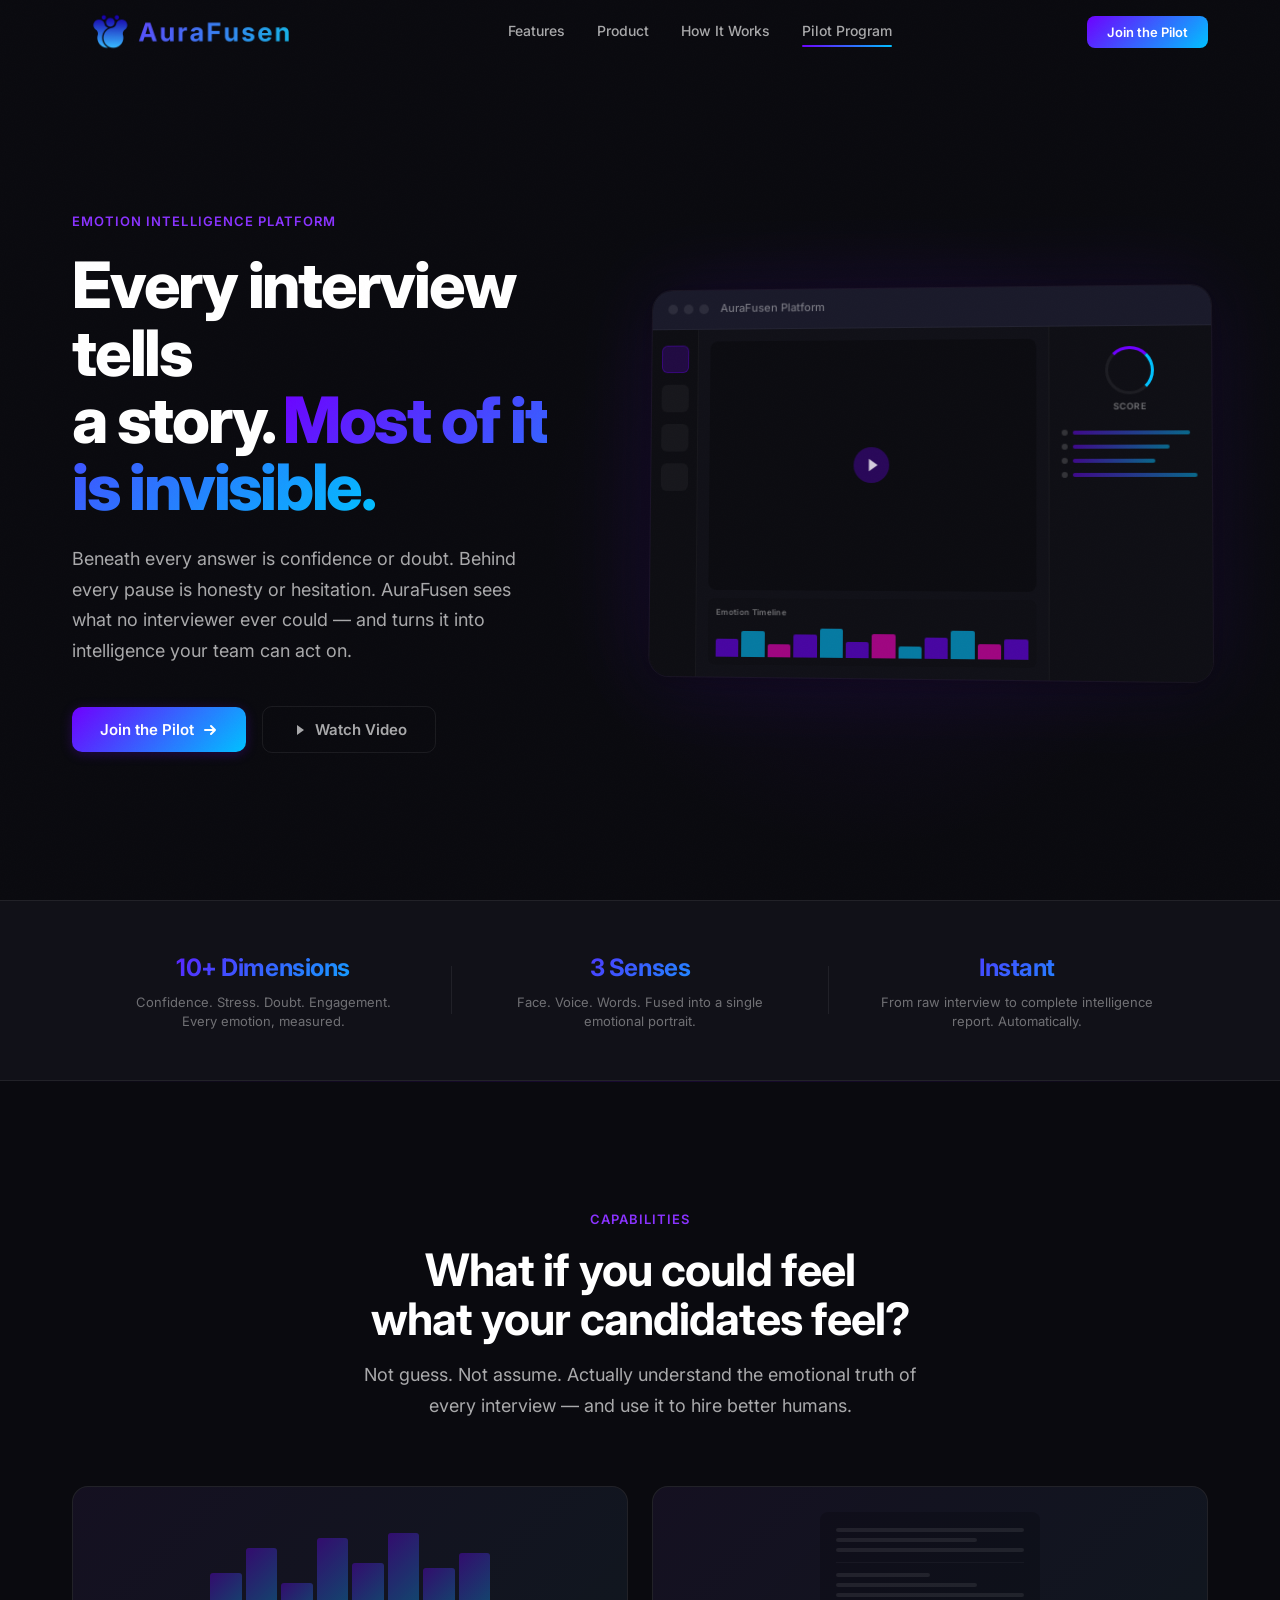
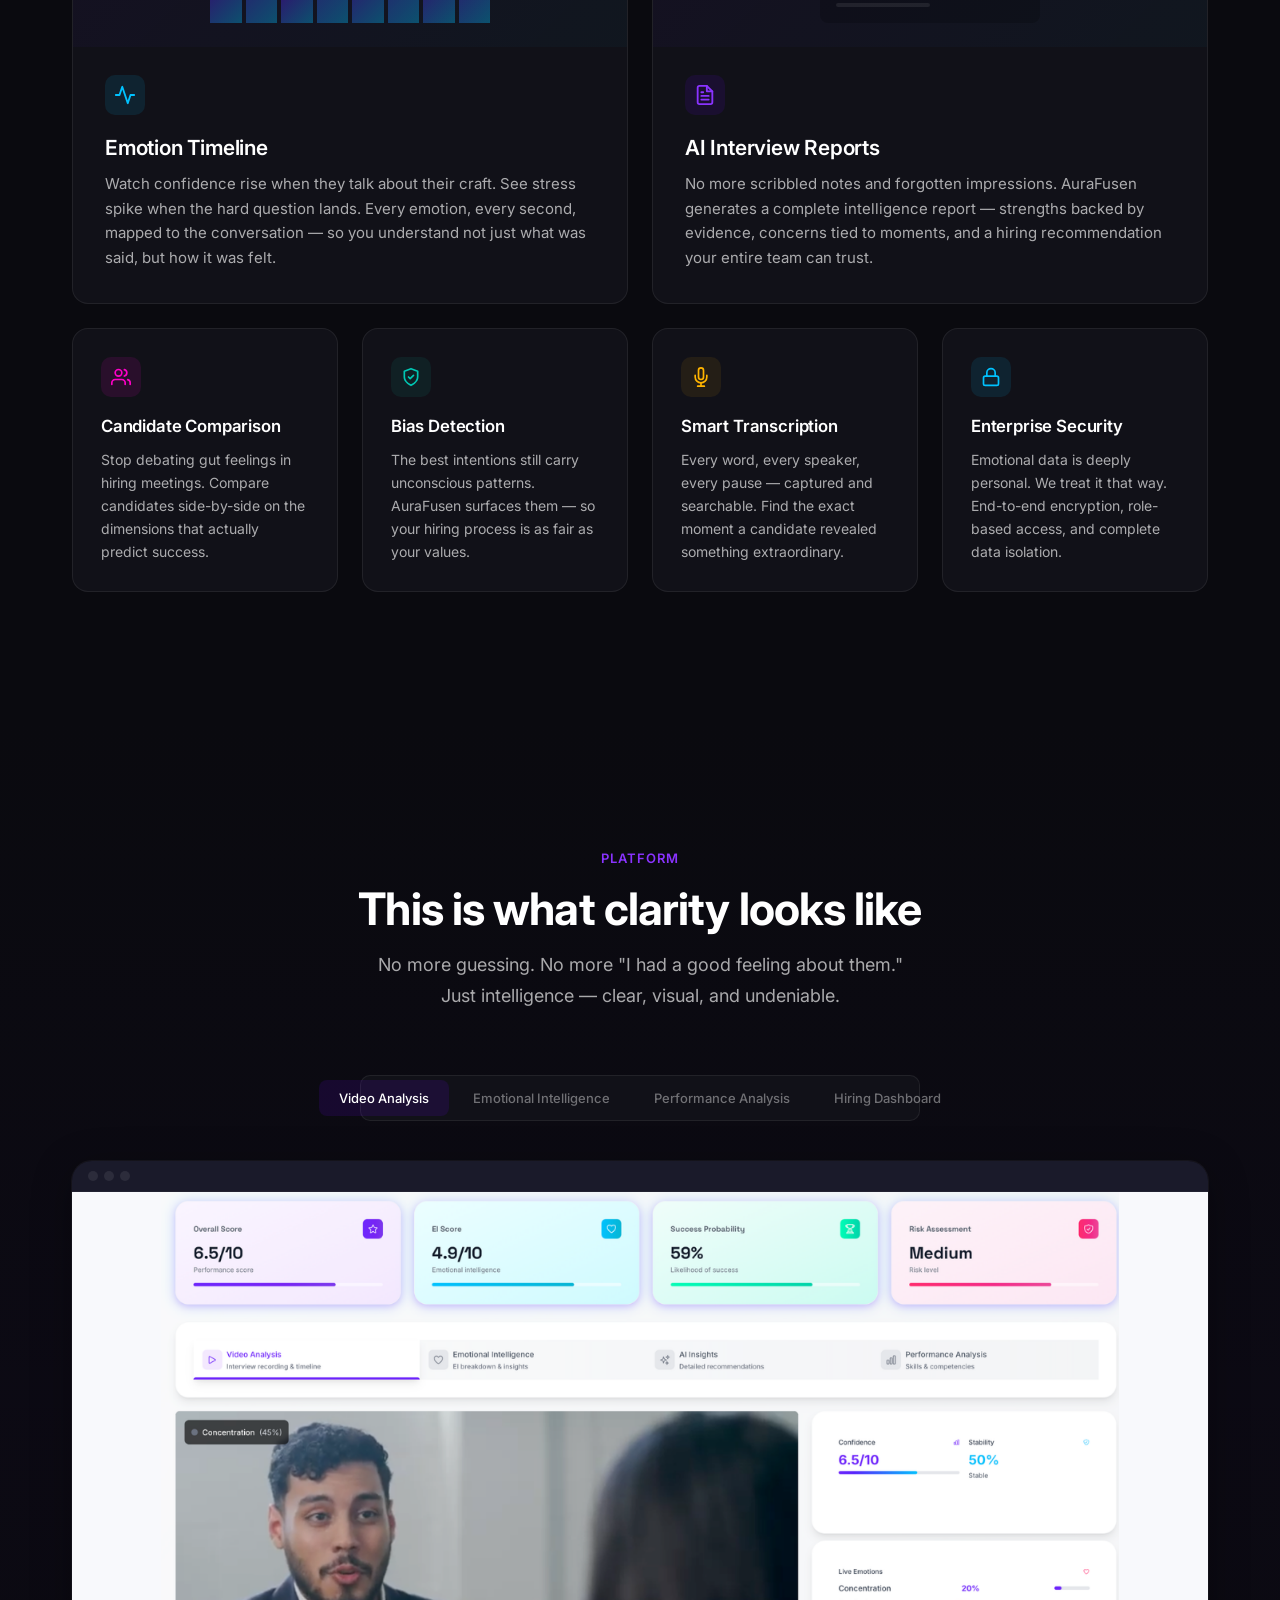
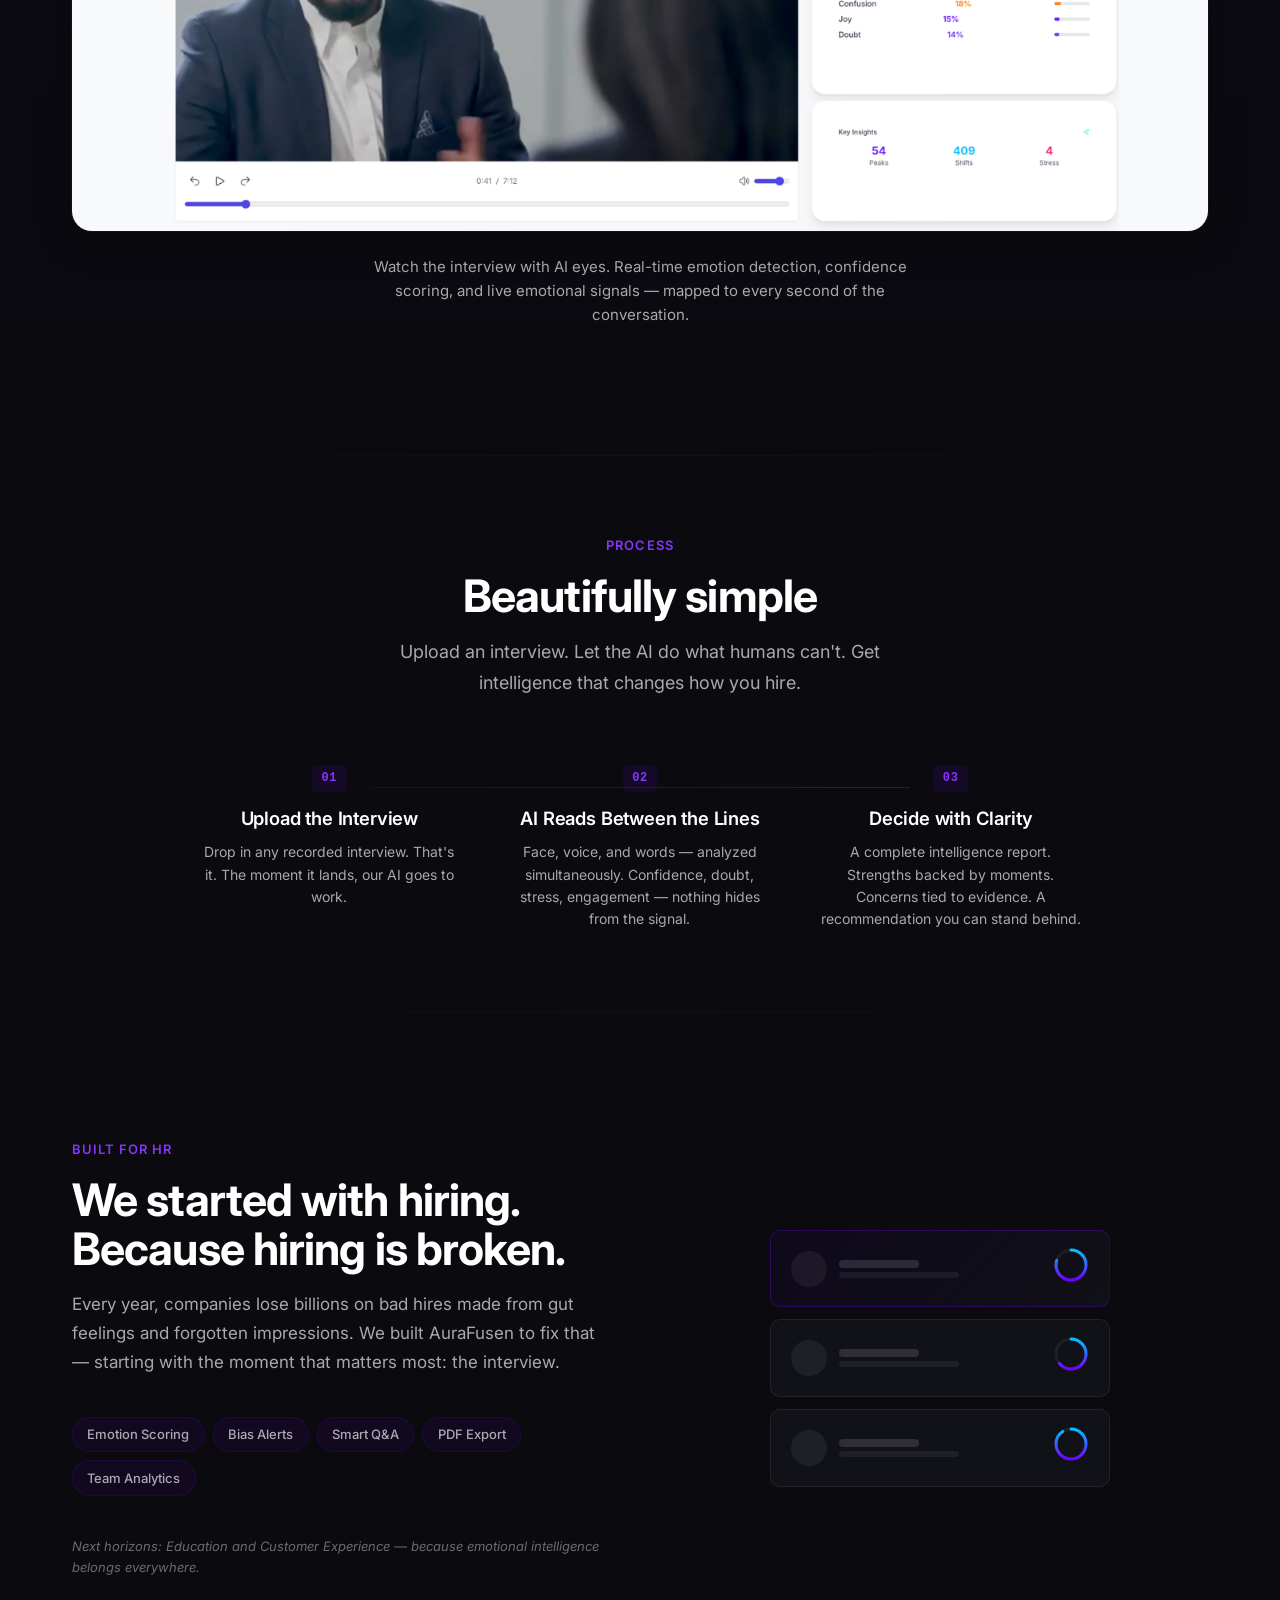
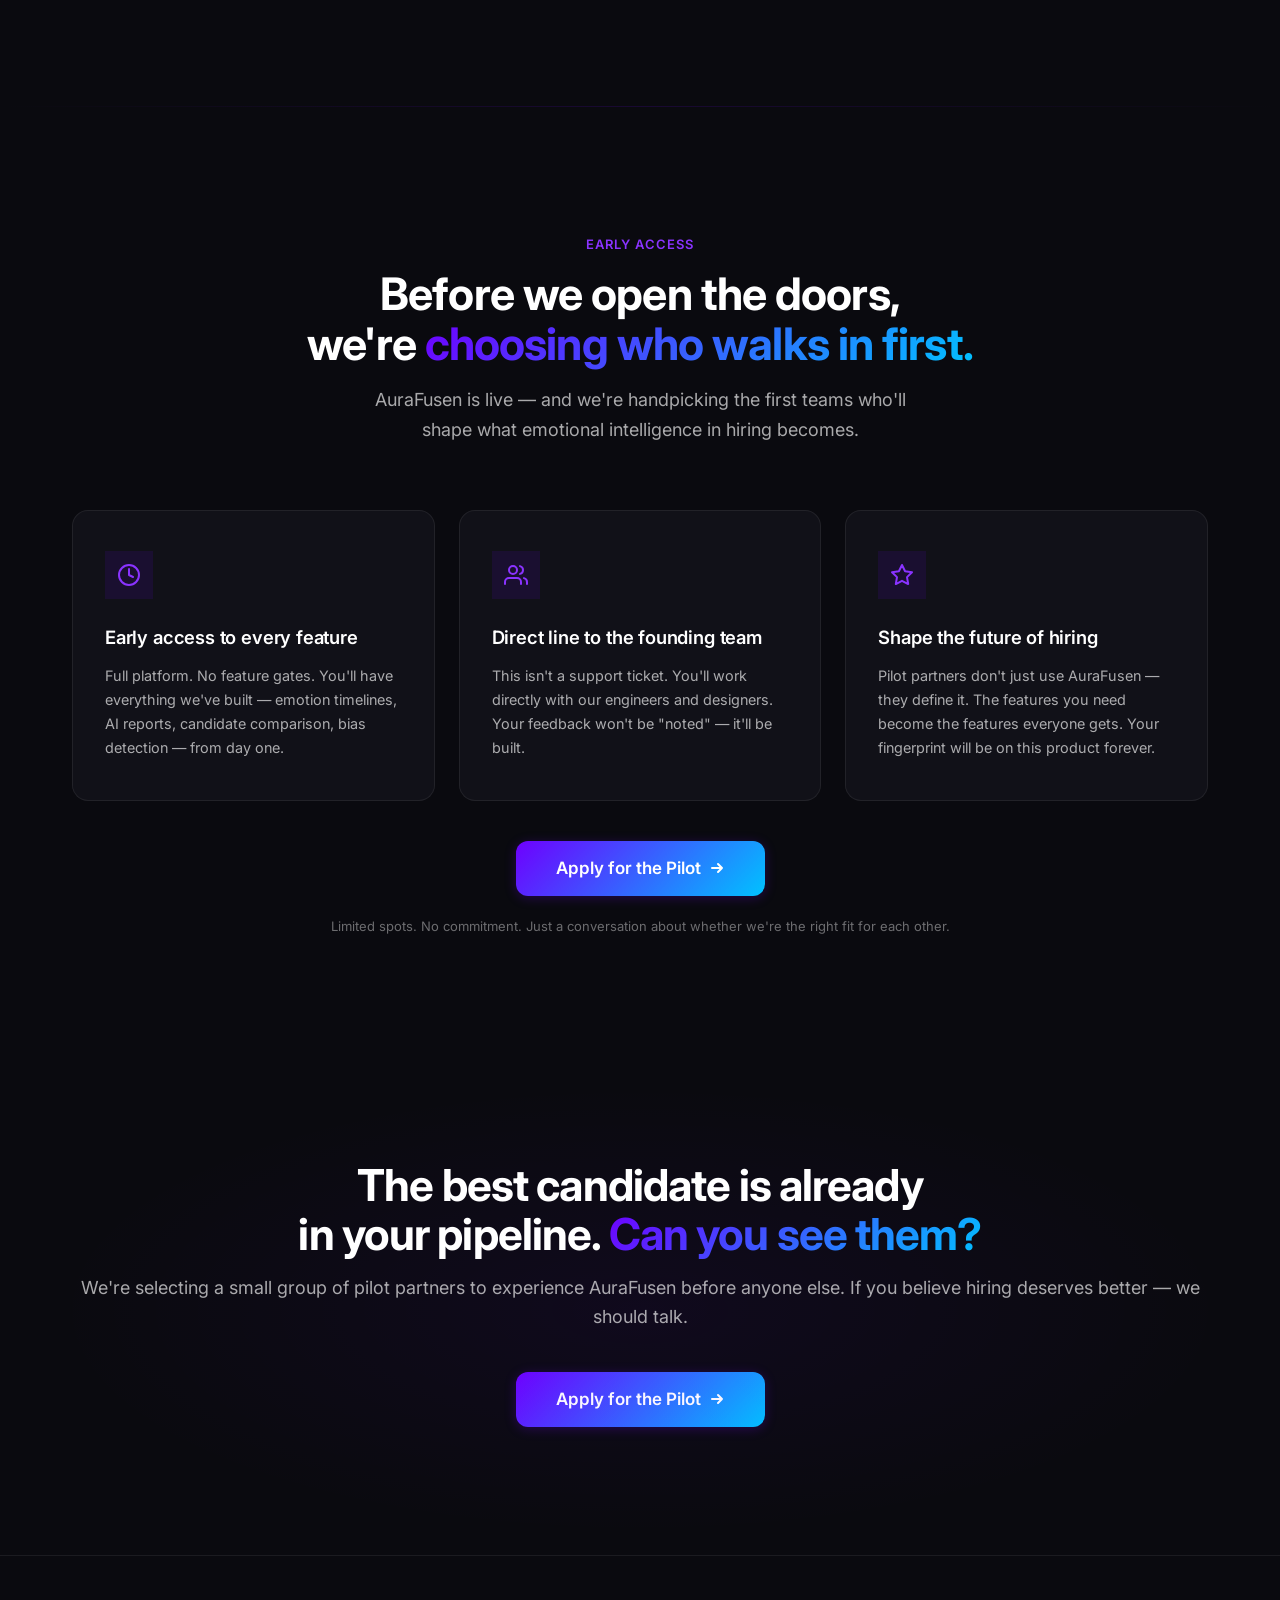
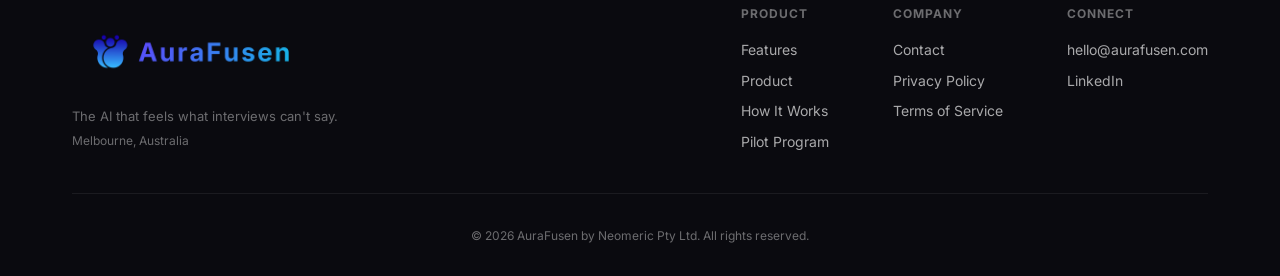
==== commit 8d6b369d: "Overhaul website from teaser to pilot-ready product page - Rewrite all copy with visionary, emotiona" ====
--- a/index.html
+++ b/index.html
@@ -3,311 +3,520 @@
 <head>
     <meta charset="UTF-8">
     <meta name="viewport" content="width=device-width, initial-scale=1.0">
-    <title>AuraFusen | Emotion Meets Intelligence</title>
-    <link rel="stylesheet" href="css/styles.css">
+    <title>AuraFusen | The AI That Feels What Interviews Can't Say</title>
+    <meta name="description" content="Every interview holds a story beneath the words. AuraFusen reads the emotions your team can't see — turning video, voice, and text into hiring intelligence that changes everything.">
+
+    <!-- Open Graph -->
+    <meta property="og:title" content="AuraFusen — The AI That Feels What Interviews Can't Say">
+    <meta property="og:description" content="Every great hire starts with understanding what was never said out loud. AuraFusen gives your team the emotional intelligence to see it.">
+    <meta property="og:type" content="website">
+    <meta property="og:url" content="https://www.aurafusen.com">
+    <meta property="og:image" content="https://www.aurafusen.com/images/og-image.png">
+
+    <!-- Twitter Card -->
+    <meta name="twitter:card" content="summary_large_image">
+    <meta name="twitter:title" content="AuraFusen — The AI That Feels What Interviews Can't Say">
+    <meta name="twitter:description" content="Every great hire starts with understanding what was never said out loud. AuraFusen gives your team the emotional intelligence to see it.">
+
+    <!-- Favicon -->
+    <link rel="icon" type="image/svg+xml" href="images/logo-emblem.svg">
+
+    <!-- Fonts -->
     <link rel="preconnect" href="https://fonts.googleapis.com">
     <link rel="preconnect" href="https://fonts.gstatic.com" crossorigin>
-    <link href="https://fonts.googleapis.com/css2?family=Inter:wght@300;400;500;600;700&display=swap" rel="stylesheet">
-    <link rel="stylesheet" href="https://cdnjs.cloudflare.com/ajax/libs/font-awesome/5.15.3/css/all.min.css">
+    <link href="https://fonts.googleapis.com/css2?family=Inter:wght@300;400;500;600;700;800&display=swap" rel="stylesheet">
+
+    <link rel="stylesheet" href="css/styles.css">
 </head>
 <body>
-    <div class="noise-overlay"></div>
-    <div class="container">
-        <!-- Navigation -->
-        <nav>
-            <div class="logo">AuraFusen</div>
-            <div class="nav-cta">
-                <button class="waitlist-btn">Join Waitlist</button>
-            </div>
-        </nav>
-
+    <!-- Navigation -->
+    <nav aria-label="Main navigation">
+        <div class="nav-inner">
+            <a href="#" class="logo">
+                <img src="images/logo-horizontal.png" alt="AuraFusen" class="logo-img">
+            </a>
+            <div class="nav-links" id="nav-links">
+                <a href="#features">Features</a>
+                <a href="#product">Product</a>
+                <a href="#how-it-works">How It Works</a>
+                <a href="#pilot">Pilot Program</a>
+            </div>
+            <div class="nav-actions">
+                <button class="btn-demo" data-action="demo">Join the Pilot</button>
+            </div>
+            <button class="mobile-menu-btn" aria-label="Toggle menu" aria-expanded="false">
+                <svg width="24" height="24" viewBox="0 0 24 24" fill="none" stroke="currentColor" stroke-width="2" stroke-linecap="round">
+                    <line x1="3" y1="6" x2="21" y2="6" class="menu-line-1"/>
+                    <line x1="3" y1="12" x2="21" y2="12" class="menu-line-2"/>
+                    <line x1="3" y1="18" x2="21" y2="18" class="menu-line-3"/>
+                </svg>
+            </button>
+        </div>
+    </nav>
+
+    <main>
         <!-- Hero Section -->
         <section class="hero">
-            <div class="hero-content">
-                <h1 class="glitch-text">The Next Evolution of AI: <span>Emotion Meets Intelligence.</span></h1>
-                <p class="hero-subtext">AuraFusen is not a product. It's a breakthrough. A technology that sees beyond data—understanding emotions, behaviors, and human intent like never before.</p>
-                <button class="cta-btn">Be among the first to explore</button>
-            </div>
-            <div class="hero-visual">
-                <div class="pulse-circle"></div>
-                <div class="neural-network">
-                    <div class="node n1"></div>
-                    <div class="node n2"></div>
-                    <div class="node n3"></div>
-                    <div class="node n4"></div>
-                    <div class="node n5"></div>
-                    <div class="node n6"></div>
-                    <div class="connection c1"></div>
-                    <div class="connection c2"></div>
-                    <div class="connection c3"></div>
-                    <div class="connection c4"></div>
-                    <div class="connection c5"></div>
-                </div>
-            </div>
-            <div class="scroll-indicator">
-                <span>Scroll to discover</span>
-                <div class="scroll-arrow"></div>
-            </div>
-        </section>
-
-        <!-- What is AuraFusen Section -->
-        <section class="what-is">
-            <h2>What is AuraFusen?</h2>
-            <div class="tech-description">
-                <p>AuraFusen fuses AI with human emotion.</p>
-                <p>It analyzes voice, video, and text to detect intent, sentiment, and micro-expressions in real time.</p>
-                <p>Think of it as the missing link between AI and true emotional intelligence.</p>
-            </div>
-            <div class="animation-container">
-                <div class="data-fusion-animation">
-                    <!-- Animation will be implemented with JavaScript -->
-                </div>
-            </div>
-        </section>
-
-        <!-- Technology Section -->
-        <section class="technology">
-            <h2>Core Technology</h2>
-            <p class="section-intro">AuraFusen is built on cutting-edge AI technologies that enable unprecedented emotional intelligence capabilities.</p>
-            
-            <div class="tech-features">
-                <div class="tech-feature-card">
-                    <div class="feature-icon blue-icon">
-                        <i class="icon-realtime"></i>
-                    </div>
-                    <div class="feature-content">
-                        <h3>Real-Time Analysis</h3>
-                        <p>Analyzes voice, video, and text to detect intent, sentiment, and micro-expressions in real time.</p>
-                        <button class="expand-btn"><i class="icon-chevron-down"></i></button>
-                    </div>
-                </div>
-                
-                <div class="tech-feature-card">
-                    <div class="feature-icon purple-icon">
-                        <i class="icon-brain"></i>
-                    </div>
-                    <div class="feature-content">
-                        <h3>Emotional Intelligence</h3>
-                        <p>The missing link between AI and true emotional understanding, enabling more human-like interactions.</p>
-                        <button class="expand-btn"><i class="icon-chevron-down"></i></button>
-                    </div>
-                </div>
-                
-                <div class="tech-feature-card">
-                    <div class="feature-icon pink-icon">
-                        <i class="icon-code"></i>
-                    </div>
-                    <div class="feature-content">
-                        <h3>Modular Architecture</h3>
-                        <p>Use voice, text, and video independently or fuse them together for comprehensive emotional insights.</p>
-                        <button class="expand-btn"><i class="icon-chevron-down"></i></button>
-                    </div>
-                </div>
-                
-                <div class="tech-feature-card">
-                    <div class="feature-icon gold-icon">
-                        <i class="icon-quantum"></i>
-                    </div>
-                    <div class="feature-content">
-                        <h3>Quantum-Inspired Processing</h3>
-                        <p>Leveraging quantum computing principles for unprecedented pattern recognition in emotional data.</p>
-                        <button class="expand-btn"><i class="icon-chevron-down"></i></button>
-                    </div>
-                </div>
-                
-                <div class="tech-feature-card">
-                    <div class="feature-icon teal-icon">
-                        <i class="icon-shield"></i>
-                    </div>
-                    <div class="feature-content">
-                        <h3>Enterprise-Grade Security</h3>
-                        <p>End-to-end encryption and privacy-preserving computation ensure your emotional data remains secure.</p>
-                        <button class="expand-btn"><i class="icon-chevron-down"></i></button>
-                    </div>
-                </div>
-                
-                <div class="tech-feature-card">
-                    <div class="feature-icon cyan-icon">
-                        <i class="icon-chip"></i>
-                    </div>
-                    <div class="feature-content">
-                        <h3>Edge Computing Optimization</h3>
-                        <p>Deploy emotional intelligence capabilities directly on edge devices for offline processing.</p>
-                        <button class="expand-btn"><i class="icon-chevron-down"></i></button>
-                    </div>
-                </div>
-            </div>
-            
-            <div class="tech-specs-container">
-                <h3 class="specs-title">Technical Specifications</h3>
-                
-                <div class="specs-columns">
-                    <div class="specs-column">
-                        <h4>Processing Capabilities</h4>
-                        <ul class="specs-list">
-                            <li><span class="spec-number">01</span> Processes 1,000+ emotional data points per second</li>
-                            <li><span class="spec-number">02</span> Sub-50ms latency for real-time applications</li>
-                            <li><span class="spec-number">03</span> Supports 40+ languages for text analysis</li>
-                            <li><span class="spec-number">04</span> 99.7% uptime with distributed processing architecture</li>
-                        </ul>
-                    </div>
-                    
-                    <div class="specs-column">
-                        <h4>Integration Options</h4>
-                        <ul class="specs-list">
-                            <li><span class="spec-number">01</span> RESTful API with comprehensive documentation</li>
-                            <li><span class="spec-number">02</span> WebSocket support for real-time streaming</li>
-                            <li><span class="spec-number">03</span> SDKs for JavaScript, Python, Java, and Swift</li>
-                            <li><span class="spec-number">04</span> Serverless deployment options with edge computing support</li>
-                        </ul>
-                    </div>
-                </div>
-                
-                <div class="performance-metrics">
-                    <h4>Performance Metrics</h4>
-                    <div class="metrics-grid">
-                        <div class="metric-card cyan-metric">
-                            <div class="metric-value">98.7%</div>
-                            <div class="metric-label">Emotion Detection Accuracy</div>
-                        </div>
-                        <div class="metric-card pink-metric">
-                            <div class="metric-value">50ms</div>
-                            <div class="metric-label">Average Response Time</div>
-                        </div>
-                        <div class="metric-card gold-metric">
-                            <div class="metric-value">40+</div>
-                            <div class="metric-label">Supported Languages</div>
-                        </div>
-                        <div class="metric-card green-metric">
-                            <div class="metric-value">1.2M+</div>
-                            <div class="metric-label">Training Hours</div>
-                        </div>
-                    </div>
-                </div>
-            </div>
-        </section>
-
-        <!-- Use Cases Section -->
-        <section id="use-cases" class="section">
-            <div class="container">
-                <h2 class="section-title">Use Cases</h2>
-                <p class="section-subtitle">AuraFusen enables a new generation of emotionally intelligent applications across multiple domains.</p>
-                
-                <div class="use-cases-container">
-                    <div class="use-cases-list">
-                        <div class="case-card active" data-case="hr">
-                            <div class="case-icon">
-                                <i class="fas fa-briefcase"></i>
-                            </div>
-                            <div class="case-content">
-                                <h3>HR & Interview AI</h3>
-                                <p>Reads confidence, engagement, and honesty in candidate responses, providing deeper insights into potential hires.</p>
-                            </div>
-                        </div>
-                        
-                        <div class="case-card" data-case="tutor">
-                            <div class="case-icon">
-                                <i class="fas fa-graduation-cap"></i>
-                            </div>
-                            <div class="case-content">
-                                <h3>AI Tutors</h3>
-                                <p>Adapts in real time based on student emotions and engagement, creating personalized learning experiences.</p>
-                            </div>
-                        </div>
-                        
-                        <div class="case-card" data-case="agent">
-                            <div class="case-icon">
-                                <i class="fas fa-headset"></i>
-                            </div>
-                            <div class="case-content">
-                                <h3>AI Virtual Agents</h3>
-                                <p>Understands sarcasm, frustration, and urgency for better support, revolutionizing customer interactions.</p>
-                            </div>
-                        </div>
-                        
-                        <div class="case-card" data-case="health">
-                            <div class="case-icon">
-                                <i class="fas fa-heart"></i>
-                            </div>
-                            <div class="case-content">
-                                <h3>AI Mental Health Companion</h3>
-                                <p>Analyzes tone and speech patterns to offer emotional support when you need it most.</p>
-                            </div>
-                        </div>
-                        
-                        <div class="case-card" data-case="audience">
-                            <div class="case-icon">
-                                <i class="fas fa-users"></i>
-                            </div>
-                            <div class="case-content">
-                                <h3>Real-Time Audience AI</h3>
-                                <p>Detects audience sentiment shifts in live events, speeches, or videos, enabling dynamic content adaptation.</p>
-                            </div>
-                        </div>
-                    </div>
-                    
-                    <div id="case-detail" class="case-detail" data-case="hr">
-                        <div class="case-detail-icon">
-                            <i class="fas fa-briefcase"></i>
-                        </div>
-                        <div class="case-detail-content">
-                            <h3>HR & Interview AI</h3>
-                            <p>Reads confidence, engagement, and honesty in candidate responses, providing deeper insights into potential hires.</p>
-                            <button class="btn-outline">Learn More <i class="fas fa-arrow-right"></i></button>
-                        </div>
-                    </div>
-                </div>
-                
-                <div class="text-center mt-5">
-                    <a href="#contact" class="btn btn-primary">Explore All Use Cases</a>
-                </div>
-            </div>
-        </section>
-        <!-- Use Cases Section End -->
-
-        <!-- How It Works Section -->
-        <section class="how-it-works">
-            <h2>How It Works</h2>
-            <div class="tech-grid">
-                <div class="tech-item">
-                    <h3>AuraFusen SDKs & APIs</h3>
-                    <p>Developers can integrate emotional intelligence into any system.</p>
-                </div>
-                <div class="tech-item">
-                    <h3>Modular AI Architecture</h3>
-                    <p>Use voice, text, and video independently or fuse them.</p>
-                </div>
-                <div class="tech-item">
-                    <h3>Real-Time Emotional Insights</h3>
-                    <p>AI that processes emotions in milliseconds.</p>
-                </div>
-            </div>
-            <button class="cta-btn secondary">Request early access</button>
-        </section>
-
-        <!-- Sign-Off Section -->
-        <section class="sign-off">
-            <h2 class="tagline">AI has evolved. Have you?</h2>
-            <p>AuraFusen is still in development. Get notified when the future is ready.</p>
-            <button class="cta-btn">Join the waitlist</button>
-        </section>
-
-        <!-- Footer -->
-        <footer>
-            <div class="logo">AuraFusen</div>
-            <div class="copyright">&copy; 2025 AuraFusen Technology</div>
-        </footer>
+            <div class="hero-bg-glow"></div>
+            <div class="section-container hero-grid">
+                <div class="hero-content">
+                    <span class="eyebrow">Emotion Intelligence Platform</span>
+                    <h1>Every interview tells<br>a story. <span class="text-gradient">Most of it is invisible.</span></h1>
+                    <p class="hero-subtitle">Beneath every answer is confidence or doubt. Behind every pause is honesty or hesitation. AuraFusen sees what no interviewer ever could — and turns it into intelligence your team can act on.</p>
+                    <div class="hero-actions">
+                        <button class="btn btn-primary" data-action="demo">
+                            Join the Pilot
+                            <svg width="16" height="16" viewBox="0 0 16 16" fill="none" stroke="currentColor" stroke-width="2" stroke-linecap="round" stroke-linejoin="round"><path d="M3 8h10M9 4l4 4-4 4"/></svg>
+                        </button>
+                        <button class="btn btn-ghost" data-action="video" data-video="dxh0PuhbtKQ">
+                            <svg width="16" height="16" viewBox="0 0 16 16" fill="currentColor"><polygon points="6,3 13,8 6,13"/></svg>
+                            Watch Video
+                        </button>
+                    </div>
+                </div>
+                <div class="hero-visual">
+                    <div class="mockup-wrapper">
+                        <div class="mockup-chrome">
+                            <div class="chrome-dots">
+                                <span></span><span></span><span></span>
+                            </div>
+                            <span class="chrome-title">AuraFusen Platform</span>
+                        </div>
+                        <div class="mockup-screen">
+                            <div class="mock-ui">
+                                <div class="mock-sidebar">
+                                    <div class="mock-sidebar-item active"></div>
+                                    <div class="mock-sidebar-item"></div>
+                                    <div class="mock-sidebar-item"></div>
+                                    <div class="mock-sidebar-item"></div>
+                                </div>
+                                <div class="mock-main">
+                                    <div class="mock-video-area">
+                                        <div class="mock-play-btn">
+                                            <svg width="20" height="20" viewBox="0 0 16 16" fill="rgba(255,255,255,0.8)"><polygon points="6,3 13,8 6,13"/></svg>
+                                        </div>
+                                    </div>
+                                    <div class="mock-timeline">
+                                        <div class="mock-timeline-label">Emotion Timeline</div>
+                                        <div class="mock-bars">
+                                            <div class="mock-bar" style="--h: 55%; --color: var(--primary); --i: 0"></div>
+                                            <div class="mock-bar" style="--h: 80%; --color: var(--secondary); --i: 1"></div>
+                                            <div class="mock-bar" style="--h: 40%; --color: var(--accent); --i: 2"></div>
+                                            <div class="mock-bar" style="--h: 70%; --color: var(--primary); --i: 3"></div>
+                                            <div class="mock-bar" style="--h: 90%; --color: var(--secondary); --i: 4"></div>
+                                            <div class="mock-bar" style="--h: 50%; --color: var(--primary); --i: 5"></div>
+                                            <div class="mock-bar" style="--h: 75%; --color: var(--accent); --i: 6"></div>
+                                            <div class="mock-bar" style="--h: 35%; --color: var(--secondary); --i: 7"></div>
+                                            <div class="mock-bar" style="--h: 65%; --color: var(--primary); --i: 8"></div>
+                                            <div class="mock-bar" style="--h: 85%; --color: var(--secondary); --i: 9"></div>
+                                            <div class="mock-bar" style="--h: 45%; --color: var(--accent); --i: 10"></div>
+                                            <div class="mock-bar" style="--h: 60%; --color: var(--primary); --i: 11"></div>
+                                        </div>
+                                    </div>
+                                </div>
+                                <div class="mock-panel">
+                                    <div class="mock-score">
+                                        <div class="mock-score-ring"></div>
+                                        <span class="mock-score-label">Score</span>
+                                    </div>
+                                    <div class="mock-metrics">
+                                        <div class="mock-metric"><span></span><div class="mock-metric-bar" style="--w: 85%; --d: 0"></div></div>
+                                        <div class="mock-metric"><span></span><div class="mock-metric-bar" style="--w: 70%; --d: 1"></div></div>
+                                        <div class="mock-metric"><span></span><div class="mock-metric-bar" style="--w: 60%; --d: 2"></div></div>
+                                        <div class="mock-metric"><span></span><div class="mock-metric-bar" style="--w: 90%; --d: 3"></div></div>
+                                    </div>
+                                </div>
+                            </div>
+                        </div>
+                    </div>
+                </div>
+            </div>
+        </section>
+
+        <!-- Trust Bar -->
+        <section class="trust-bar">
+            <div class="section-container">
+                <div class="trust-metrics">
+                    <div class="trust-metric">
+                        <span class="trust-value">10+ Dimensions</span>
+                        <span class="trust-label">Confidence. Stress. Doubt. Engagement. Every emotion, measured.</span>
+                    </div>
+                    <div class="trust-divider"></div>
+                    <div class="trust-metric">
+                        <span class="trust-value">3 Senses</span>
+                        <span class="trust-label">Face. Voice. Words. Fused into a single emotional portrait.</span>
+                    </div>
+                    <div class="trust-divider"></div>
+                    <div class="trust-metric">
+                        <span class="trust-value">Instant</span>
+                        <span class="trust-label">From raw interview to complete intelligence report. Automatically.</span>
+                    </div>
+                </div>
+            </div>
+        </section>
+
+        <!-- Features Section -->
+        <section id="features" class="features">
+            <div class="section-container">
+                <span class="eyebrow">Capabilities</span>
+                <h2>What if you could feel<br>what your candidates feel?</h2>
+                <p class="section-intro">Not guess. Not assume. Actually understand the emotional truth of every interview — and use it to hire better humans.</p>
+
+                <!-- Hero features: the two differentiators -->
+                <div class="features-hero-grid">
+                    <div class="feature-card feature-hero">
+                        <div class="feature-hero-visual">
+                            <div class="feature-visual-timeline">
+                                <div class="fv-bar" style="--h: 50%; --d: 0"></div>
+                                <div class="fv-bar" style="--h: 75%; --d: 1"></div>
+                                <div class="fv-bar" style="--h: 40%; --d: 2"></div>
+                                <div class="fv-bar" style="--h: 85%; --d: 3"></div>
+                                <div class="fv-bar" style="--h: 60%; --d: 4"></div>
+                                <div class="fv-bar" style="--h: 90%; --d: 5"></div>
+                                <div class="fv-bar" style="--h: 55%; --d: 6"></div>
+                                <div class="fv-bar" style="--h: 70%; --d: 7"></div>
+                            </div>
+                        </div>
+                        <div class="feature-hero-content">
+                            <div class="feature-icon-wrap">
+                                <svg width="22" height="22" viewBox="0 0 24 24" fill="none" stroke="currentColor" stroke-width="2" stroke-linecap="round" stroke-linejoin="round"><polyline points="22 12 18 12 15 21 9 3 6 12 2 12"/></svg>
+                            </div>
+                            <h3>Emotion Timeline</h3>
+                            <p>Watch confidence rise when they talk about their craft. See stress spike when the hard question lands. Every emotion, every second, mapped to the conversation — so you understand not just what was said, but how it was felt.</p>
+                        </div>
+                    </div>
+
+                    <div class="feature-card feature-hero">
+                        <div class="feature-hero-visual">
+                            <div class="feature-visual-report">
+                                <div class="fv-report-line wide"></div>
+                                <div class="fv-report-line"></div>
+                                <div class="fv-report-line wide"></div>
+                                <div class="fv-report-divider"></div>
+                                <div class="fv-report-line short"></div>
+                                <div class="fv-report-line"></div>
+                                <div class="fv-report-line wide"></div>
+                                <div class="fv-report-line short"></div>
+                            </div>
+                        </div>
+                        <div class="feature-hero-content">
+                            <div class="feature-icon-wrap purple">
+                                <svg width="22" height="22" viewBox="0 0 24 24" fill="none" stroke="currentColor" stroke-width="2" stroke-linecap="round" stroke-linejoin="round"><path d="M14 2H6a2 2 0 00-2 2v16a2 2 0 002 2h12a2 2 0 002-2V8z"/><polyline points="14 2 14 8 20 8"/><line x1="16" y1="13" x2="8" y2="13"/><line x1="16" y1="17" x2="8" y2="17"/><polyline points="10 9 9 9 8 9"/></svg>
+                            </div>
+                            <h3>AI Interview Reports</h3>
+                            <p>No more scribbled notes and forgotten impressions. AuraFusen generates a complete intelligence report — strengths backed by evidence, concerns tied to moments, and a hiring recommendation your entire team can trust.</p>
+                        </div>
+                    </div>
+                </div>
+
+                <!-- Supporting features -->
+                <div class="features-support-grid">
+                    <div class="feature-card feature-support">
+                        <div class="feature-icon-wrap pink">
+                            <svg width="20" height="20" viewBox="0 0 24 24" fill="none" stroke="currentColor" stroke-width="2" stroke-linecap="round" stroke-linejoin="round"><path d="M17 21v-2a4 4 0 00-4-4H5a4 4 0 00-4 4v2"/><circle cx="9" cy="7" r="4"/><path d="M23 21v-2a4 4 0 00-3-3.87"/><path d="M16 3.13a4 4 0 010 7.75"/></svg>
+                        </div>
+                        <h3>Candidate Comparison</h3>
+                        <p>Stop debating gut feelings in hiring meetings. Compare candidates side-by-side on the dimensions that actually predict success.</p>
+                    </div>
+
+                    <div class="feature-card feature-support">
+                        <div class="feature-icon-wrap teal">
+                            <svg width="20" height="20" viewBox="0 0 24 24" fill="none" stroke="currentColor" stroke-width="2" stroke-linecap="round" stroke-linejoin="round"><path d="M12 22s8-4 8-10V5l-8-3-8 3v7c0 6 8 10 8 10z"/><path d="M9 12l2 2 4-4"/></svg>
+                        </div>
+                        <h3>Bias Detection</h3>
+                        <p>The best intentions still carry unconscious patterns. AuraFusen surfaces them — so your hiring process is as fair as your values.</p>
+                    </div>
+
+                    <div class="feature-card feature-support">
+                        <div class="feature-icon-wrap gold">
+                            <svg width="20" height="20" viewBox="0 0 24 24" fill="none" stroke="currentColor" stroke-width="2" stroke-linecap="round" stroke-linejoin="round"><path d="M12 1a3 3 0 00-3 3v8a3 3 0 006 0V4a3 3 0 00-3-3z"/><path d="M19 10v2a7 7 0 01-14 0v-2"/><line x1="12" y1="19" x2="12" y2="23"/><line x1="8" y1="23" x2="16" y2="23"/></svg>
+                        </div>
+                        <h3>Smart Transcription</h3>
+                        <p>Every word, every speaker, every pause — captured and searchable. Find the exact moment a candidate revealed something extraordinary.</p>
+                    </div>
+
+                    <div class="feature-card feature-support">
+                        <div class="feature-icon-wrap cyan">
+                            <svg width="20" height="20" viewBox="0 0 24 24" fill="none" stroke="currentColor" stroke-width="2" stroke-linecap="round" stroke-linejoin="round"><rect x="3" y="11" width="18" height="11" rx="2" ry="2"/><path d="M7 11V7a5 5 0 0110 0v4"/></svg>
+                        </div>
+                        <h3>Enterprise Security</h3>
+                        <p>Emotional data is deeply personal. We treat it that way. End-to-end encryption, role-based access, and complete data isolation.</p>
+                    </div>
+                </div>
+            </div>
+        </section>
+
+        <!-- Product Showcase -->
+        <section id="product" class="product-showcase">
+            <div class="section-container">
+                <span class="eyebrow">Platform</span>
+                <h2>This is what clarity looks like</h2>
+                <p class="section-intro">No more guessing. No more "I had a good feeling about them." Just intelligence — clear, visual, and undeniable.</p>
+
+                <div class="showcase-tabs" role="tablist" aria-label="Product screenshots">
+                    <button class="showcase-tab active" role="tab" aria-selected="true" data-tab="0">Video Analysis</button>
+                    <button class="showcase-tab" role="tab" aria-selected="false" data-tab="1">Emotional Intelligence</button>
+                    <button class="showcase-tab" role="tab" aria-selected="false" data-tab="2">Performance Analysis</button>
+                    <button class="showcase-tab" role="tab" aria-selected="false" data-tab="3">Hiring Dashboard</button>
+                </div>
+
+                <div class="showcase-viewer">
+                    <div class="showcase-chrome">
+                        <div class="chrome-dots">
+                            <span></span><span></span><span></span>
+                        </div>
+                    </div>
+                    <div class="showcase-screen">
+                        <div class="showcase-slide active" data-slide="0">
+                            <img src="images/screenshot-emotion-timeline.png" alt="AuraFusen Video Analysis — real-time emotion detection with confidence scores, live emotion bars, and key insights panel" loading="lazy">
+                        </div>
+                        <div class="showcase-slide" data-slide="1">
+                            <img src="images/screenshot-ai-report.png" alt="AuraFusen Emotional Intelligence — emotion breakdown, EI competency scores, and emotional journey timeline" loading="lazy">
+                        </div>
+                        <div class="showcase-slide" data-slide="2">
+                            <img src="images/screenshot-comparison.png" alt="AuraFusen Performance Analysis — skill assessment, performance comparison, and EI competency cards" loading="lazy">
+                        </div>
+                        <div class="showcase-slide" data-slide="3">
+                            <img src="images/screenshot-dashboard.png" alt="AuraFusen Hiring Dashboard — pipeline overview, recent activity, top candidates, and position funnels" loading="lazy">
+                        </div>
+                    </div>
+                </div>
+
+                <div class="showcase-descriptions">
+                    <p class="showcase-desc active" data-desc="0">Watch the interview with AI eyes. Real-time emotion detection, confidence scoring, and live emotional signals — mapped to every second of the conversation.</p>
+                    <p class="showcase-desc" data-desc="1">Dominant emotions, EI competency scores, and the full emotional journey across every question. The story beneath the words, visualized.</p>
+                    <p class="showcase-desc" data-desc="2">Technical skills, communication, problem solving, cultural fit — scored and broken down into the competencies that actually predict success.</p>
+                    <p class="showcase-desc" data-desc="3">Your entire hiring pipeline at a glance — candidates, interviews analyzed, scores averaged, and positions tracked from application to hire.</p>
+                </div>
+            </div>
+        </section>
+
+        <!-- How It Works -->
+        <section id="how-it-works" class="how-it-works">
+            <div class="section-container">
+                <span class="eyebrow">Process</span>
+                <h2>Beautifully simple</h2>
+                <p class="section-intro">Upload an interview. Let the AI do what humans can't. Get intelligence that changes how you hire.</p>
+
+                <div class="steps-strip">
+                    <div class="step">
+                        <span class="step-number">01</span>
+                        <h3>Upload the Interview</h3>
+                        <p>Drop in any recorded interview. That's it. The moment it lands, our AI goes to work.</p>
+                    </div>
+                    <div class="step">
+                        <span class="step-number">02</span>
+                        <h3>AI Reads Between the Lines</h3>
+                        <p>Face, voice, and words — analyzed simultaneously. Confidence, doubt, stress, engagement — nothing hides from the signal.</p>
+                    </div>
+                    <div class="step">
+                        <span class="step-number">03</span>
+                        <h3>Decide with Clarity</h3>
+                        <p>A complete intelligence report. Strengths backed by moments. Concerns tied to evidence. A recommendation you can stand behind.</p>
+                    </div>
+                    <div class="steps-connector" aria-hidden="true"></div>
+                </div>
+            </div>
+        </section>
+
+        <!-- Use Case -->
+        <section id="use-case" class="use-case">
+            <div class="section-container">
+                <div class="use-case-layout">
+                    <div class="use-case-content">
+                        <span class="eyebrow">Built for HR</span>
+                        <h2>We started with hiring.<br>Because hiring is broken.</h2>
+                        <p class="use-case-body">Every year, companies lose billions on bad hires made from gut feelings and forgotten impressions. We built AuraFusen to fix that — starting with the moment that matters most: the interview.</p>
+                        <div class="use-case-pills">
+                            <span class="pill">Emotion Scoring</span>
+                            <span class="pill">Bias Alerts</span>
+                            <span class="pill">Smart Q&A</span>
+                            <span class="pill">PDF Export</span>
+                            <span class="pill">Team Analytics</span>
+                        </div>
+                        <p class="use-case-roadmap">Next horizons: Education and Customer Experience — because emotional intelligence belongs everywhere.</p>
+                    </div>
+                    <div class="use-case-visual">
+                        <div class="use-case-mockup">
+                            <div class="ucm-card">
+                                <div class="ucm-avatar"></div>
+                                <div class="ucm-info">
+                                    <div class="ucm-name"></div>
+                                    <div class="ucm-role"></div>
+                                </div>
+                                <div class="ucm-score">
+                                    <svg width="36" height="36" viewBox="0 0 36 36">
+                                        <circle cx="18" cy="18" r="15" fill="none" stroke="rgba(255,255,255,0.06)" stroke-width="3"/>
+                                        <circle cx="18" cy="18" r="15" fill="none" stroke="url(#score-gradient)" stroke-width="3" stroke-dasharray="75 25" stroke-linecap="round" transform="rotate(-90 18 18)"/>
+                                        <defs><linearGradient id="score-gradient" x1="0%" y1="0%" x2="100%" y2="0%"><stop offset="0%" stop-color="var(--primary)"/><stop offset="100%" stop-color="var(--secondary)"/></linearGradient></defs>
+                                    </svg>
+                                </div>
+                            </div>
+                            <div class="ucm-card">
+                                <div class="ucm-avatar"></div>
+                                <div class="ucm-info">
+                                    <div class="ucm-name"></div>
+                                    <div class="ucm-role"></div>
+                                </div>
+                                <div class="ucm-score">
+                                    <svg width="36" height="36" viewBox="0 0 36 36">
+                                        <circle cx="18" cy="18" r="15" fill="none" stroke="rgba(255,255,255,0.06)" stroke-width="3"/>
+                                        <circle cx="18" cy="18" r="15" fill="none" stroke="url(#score-gradient)" stroke-width="3" stroke-dasharray="60 40" stroke-linecap="round" transform="rotate(-90 18 18)"/>
+                                    </svg>
+                                </div>
+                            </div>
+                            <div class="ucm-card">
+                                <div class="ucm-avatar"></div>
+                                <div class="ucm-info">
+                                    <div class="ucm-name"></div>
+                                    <div class="ucm-role"></div>
+                                </div>
+                                <div class="ucm-score">
+                                    <svg width="36" height="36" viewBox="0 0 36 36">
+                                        <circle cx="18" cy="18" r="15" fill="none" stroke="rgba(255,255,255,0.06)" stroke-width="3"/>
+                                        <circle cx="18" cy="18" r="15" fill="none" stroke="url(#score-gradient)" stroke-width="3" stroke-dasharray="85 15" stroke-linecap="round" transform="rotate(-90 18 18)"/>
+                                    </svg>
+                                </div>
+                            </div>
+                        </div>
+                    </div>
+                </div>
+            </div>
+        </section>
+
+        <!-- Pilot Program -->
+        <section id="pilot" class="pilot-program">
+            <div class="section-container">
+                <span class="eyebrow">Early Access</span>
+                <h2>Before we open the doors,<br>we're <span class="text-gradient">choosing who walks in first.</span></h2>
+                <p class="section-intro">AuraFusen is live — and we're handpicking the first teams who'll shape what emotional intelligence in hiring becomes.</p>
+
+                <div class="pilot-grid">
+                    <div class="pilot-card">
+                        <div class="pilot-icon">
+                            <svg width="24" height="24" viewBox="0 0 24 24" fill="none" stroke="currentColor" stroke-width="2" stroke-linecap="round" stroke-linejoin="round"><circle cx="12" cy="12" r="10"/><polyline points="12 6 12 12 16 14"/></svg>
+                        </div>
+                        <h3>Early access to every feature</h3>
+                        <p>Full platform. No feature gates. You'll have everything we've built — emotion timelines, AI reports, candidate comparison, bias detection — from day one.</p>
+                    </div>
+                    <div class="pilot-card">
+                        <div class="pilot-icon">
+                            <svg width="24" height="24" viewBox="0 0 24 24" fill="none" stroke="currentColor" stroke-width="2" stroke-linecap="round" stroke-linejoin="round"><path d="M17 21v-2a4 4 0 00-4-4H5a4 4 0 00-4 4v2"/><circle cx="9" cy="7" r="4"/><path d="M23 21v-2a4 4 0 00-3-3.87"/><path d="M16 3.13a4 4 0 010 7.75"/></svg>
+                        </div>
+                        <h3>Direct line to the founding team</h3>
+                        <p>This isn't a support ticket. You'll work directly with our engineers and designers. Your feedback won't be "noted" — it'll be built.</p>
+                    </div>
+                    <div class="pilot-card">
+                        <div class="pilot-icon">
+                            <svg width="24" height="24" viewBox="0 0 24 24" fill="none" stroke="currentColor" stroke-width="2" stroke-linecap="round" stroke-linejoin="round"><polygon points="12 2 15.09 8.26 22 9.27 17 14.14 18.18 21.02 12 17.77 5.82 21.02 7 14.14 2 9.27 8.91 8.26 12 2"/></svg>
+                        </div>
+                        <h3>Shape the future of hiring</h3>
+                        <p>Pilot partners don't just use AuraFusen — they define it. The features you need become the features everyone gets. Your fingerprint will be on this product forever.</p>
+                    </div>
+                </div>
+
+                <div class="pilot-cta-wrap">
+                    <button class="btn btn-primary btn-lg" data-action="demo">
+                        Apply for the Pilot
+                        <svg width="16" height="16" viewBox="0 0 16 16" fill="none" stroke="currentColor" stroke-width="2" stroke-linecap="round" stroke-linejoin="round"><path d="M3 8h10M9 4l4 4-4 4"/></svg>
+                    </button>
+                    <p class="pilot-note">Limited spots. No commitment. Just a conversation about whether we're the right fit for each other.</p>
+                </div>
+            </div>
+        </section>
+
+        <!-- Final CTA -->
+        <section class="final-cta">
+            <div class="final-cta-bg"></div>
+            <div class="section-container">
+                <h2>The best candidate is already<br>in your pipeline. <span class="text-gradient">Can you see them?</span></h2>
+                <p>We're selecting a small group of pilot partners to experience AuraFusen before anyone else. If you believe hiring deserves better — we should talk.</p>
+                <button class="btn btn-primary btn-lg" data-action="demo">
+                    Apply for the Pilot
+                    <svg width="16" height="16" viewBox="0 0 16 16" fill="none" stroke="currentColor" stroke-width="2" stroke-linecap="round" stroke-linejoin="round"><path d="M3 8h10M9 4l4 4-4 4"/></svg>
+                </button>
+            </div>
+        </section>
+    </main>
+
+    <!-- Footer -->
+    <footer>
+        <div class="section-container">
+            <div class="footer-content">
+                <div class="footer-brand">
+                    <a href="#" class="logo">
+                        <img src="images/logo-horizontal.png" alt="AuraFusen" class="logo-img">
+                    </a>
+                    <p class="footer-tagline">The AI that feels what interviews can't say.</p>
+                    <p class="footer-location">Melbourne, Australia</p>
+                </div>
+                <div class="footer-links">
+                    <div class="footer-col">
+                        <h4>Product</h4>
+                        <a href="#features">Features</a>
+                        <a href="#product">Product</a>
+                        <a href="#how-it-works">How It Works</a>
+                        <a href="#pilot">Pilot Program</a>
+                    </div>
+                    <div class="footer-col">
+                        <h4>Company</h4>
+                        <a href="mailto:hello@aurafusen.com">Contact</a>
+                        <a href="#">Privacy Policy</a>
+                        <a href="#">Terms of Service</a>
+                    </div>
+                    <div class="footer-col">
+                        <h4>Connect</h4>
+                        <a href="mailto:hello@aurafusen.com">hello@aurafusen.com</a>
+                        <a href="https://www.linkedin.com/company/aurafusen" target="_blank" rel="noopener noreferrer">LinkedIn</a>
+                    </div>
+                </div>
+            </div>
+            <div class="footer-bottom">
+                <p>&copy; 2026 AuraFusen by Neomeric Pty Ltd. All rights reserved.</p>
+            </div>
+        </div>
+    </footer>
+
+    <!-- Video Modal -->
+    <div class="modal" id="video-modal" role="dialog" aria-modal="true" aria-label="Brand video">
+        <div class="modal-backdrop"></div>
+        <div class="modal-content video-modal-content">
+            <button class="modal-close" aria-label="Close">
+                <svg width="20" height="20" viewBox="0 0 20 20" fill="none" stroke="currentColor" stroke-width="2" stroke-linecap="round"><line x1="4" y1="4" x2="16" y2="16"/><line x1="16" y1="4" x2="4" y2="16"/></svg>
+            </button>
+            <div class="video-container">
+                <iframe id="video-iframe" src="" frameborder="0" allow="accelerometer; autoplay; clipboard-write; encrypted-media; gyroscope; picture-in-picture" allowfullscreen title="AuraFusen brand video"></iframe>
+            </div>
+        </div>
     </div>
 
-    <!-- Modal for waitlist signup -->
-    <div class="modal" id="waitlist-modal">
-        <div class="modal-content">
-            <span class="close-modal">&times;</span>
-            <h2>Join the AuraFusen Waitlist</h2>
-            <p>Be among the first to experience the future of emotional AI.</p>
-            <form id="waitlist-form">
-                <input type="email" placeholder="Your email" required>
-                <button type="submit" class="cta-btn">Join Waitlist</button>
+    <!-- Demo Request Modal -->
+    <div class="modal" id="demo-modal" role="dialog" aria-modal="true" aria-label="Request a demo">
+        <div class="modal-backdrop"></div>
+        <div class="modal-content demo-modal-content">
+            <button class="modal-close" aria-label="Close">
+                <svg width="20" height="20" viewBox="0 0 20 20" fill="none" stroke="currentColor" stroke-width="2" stroke-linecap="round"><line x1="4" y1="4" x2="16" y2="16"/><line x1="16" y1="4" x2="4" y2="16"/></svg>
+            </button>
+            <h2>Join the pilot</h2>
+            <p>We're handpicking a small group of teams to shape the future of hiring intelligence. 15 minutes — let's see if we're the right fit.</p>
+            <form id="demo-form" action="https://formspree.io/f/YOUR_FORM_ID" method="POST">
+                <div class="form-field">
+                    <label for="demo-name">Full name</label>
+                    <input type="text" id="demo-name" name="name" placeholder="Jane Smith" required>
+                </div>
+                <div class="form-field">
+                    <label for="demo-email">Work email</label>
+                    <input type="email" id="demo-email" name="email" placeholder="jane@company.com" required>
+                </div>
+                <div class="form-field">
+                    <label for="demo-company">Company name</label>
+                    <input type="text" id="demo-company" name="company" placeholder="Acme Corp" required>
+                </div>
+                <div class="form-field">
+                    <label for="demo-size">Team size <span class="optional">(optional)</span></label>
+                    <input type="text" id="demo-size" name="team_size" placeholder="e.g. 10-50">
+                </div>
+                <button type="submit" class="btn btn-primary btn-full">Apply for the Pilot</button>
             </form>
         </div>
     </div>
--- a/css/styles.css
+++ b/css/styles.css
@@ -1,183 +1,1395 @@
+/* ============================================
+   AuraFusen -- Premium Enterprise Landing Page
+   ============================================ */
+
+/* ---- Design Tokens ---- */
 :root {
-    --primary-color: #6e00ff;
-    --secondary-color: #00c2ff;
-    --accent-color: #ff00c8;
-    --background-color: #0a0a0f;
-    --surface-color: #14141f;
-    --text-color: #ffffff;
-    --text-secondary: rgba(255, 255, 255, 0.7);
-    --text-tertiary: rgba(255, 255, 255, 0.5);
-}
-
-* {
+    /* Colors */
+    --primary: #6e00ff;
+    --primary-light: #8a33ff;
+    --secondary: #00c2ff;
+    --accent: #ff00c8;
+    --bg: #0a0a0f;
+    --surface: #111118;
+    --surface-elevated: #16161f;
+    --surface-hover: #1a1a28;
+    --border: rgba(255, 255, 255, 0.07);
+    --border-hover: rgba(110, 0, 255, 0.35);
+    --text: #ffffff;
+    --text-secondary: rgba(255, 255, 255, 0.65);
+    --text-muted: rgba(255, 255, 255, 0.4);
+
+    /* Gradients */
+    --gradient-primary: linear-gradient(135deg, #6e00ff, #00c2ff);
+    --gradient-accent: linear-gradient(135deg, #ff00c8, #6e00ff);
+    --gradient-border: linear-gradient(135deg, #6e00ff, #00c2ff, #ff00c8);
+    --gradient-text: linear-gradient(135deg, #ffffff 0%, rgba(255, 255, 255, 0.7) 100%);
+
+    /* Glows */
+    --glow-primary: 0 0 80px rgba(110, 0, 255, 0.12);
+    --glow-secondary: 0 0 60px rgba(0, 194, 255, 0.08);
+
+    /* Typography */
+    --font-family: 'Inter', -apple-system, BlinkMacSystemFont, 'Segoe UI', sans-serif;
+
+    /* Spacing */
+    --space-section: clamp(6rem, 10vw, 10rem);
+    --space-xl: 4rem;
+    --space-lg: 2.5rem;
+    --space-md: 1.5rem;
+    --space-sm: 1rem;
+    --space-xs: 0.5rem;
+
+    /* Radii */
+    --radius: 10px;
+    --radius-lg: 16px;
+    --radius-xl: 20px;
+
+    /* Layout */
+    --max-width: 1200px;
+    --nav-height: 64px;
+}
+
+/* ---- Reset & Base ---- */
+*, *::before, *::after {
     margin: 0;
     padding: 0;
     box-sizing: border-box;
 }
 
+html {
+    scroll-behavior: smooth;
+    scroll-padding-top: calc(var(--nav-height) + 2rem);
+}
+
 body {
-    font-family: 'Inter', sans-serif;
-    background-color: var(--background-color);
-    color: var(--text-color);
+    font-family: var(--font-family);
+    background-color: var(--bg);
+    color: var(--text);
     line-height: 1.6;
     overflow-x: hidden;
-    position: relative;
-    cursor: url("data:image/svg+xml,%3Csvg xmlns='http://www.w3.org/2000/svg' width='24' height='24' viewBox='0 0 24 24' fill='none' stroke='%236e00ff' stroke-width='2'%3E%3Ccircle cx='12' cy='12' r='10' stroke-dasharray='30' stroke-dashoffset='0'%3E%3CanimateTransform attributeName='transform' type='rotate' from='0 12 12' to='360 12 12' dur='4s' repeatCount='indefinite'/%3E%3C/circle%3E%3Ccircle cx='12' cy='12' r='4' fill='%236e00ff'/%3E%3C/svg%3E") 12 12, auto;
-}
-
-.container {
-    max-width: 1200px;
+    -webkit-font-smoothing: antialiased;
+    -moz-osx-font-smoothing: grayscale;
+}
+
+/* Subtle noise texture for depth */
+body::after {
+    content: '';
+    position: fixed;
+    inset: 0;
+    opacity: 0.015;
+    pointer-events: none;
+    z-index: 10000;
+    background-image: url("data:image/svg+xml,%3Csvg viewBox='0 0 256 256' xmlns='http://www.w3.org/2000/svg'%3E%3Cfilter id='noise'%3E%3CfeTurbulence type='fractalNoise' baseFrequency='0.9' numOctaves='4' stitchTiles='stitch'/%3E%3C/filter%3E%3Crect width='100%25' height='100%25' filter='url(%23noise)'/%3E%3C/svg%3E");
+    background-repeat: repeat;
+    background-size: 256px 256px;
+}
+
+img {
+    max-width: 100%;
+    display: block;
+}
+
+a {
+    color: inherit;
+    text-decoration: none;
+}
+
+button {
+    font-family: inherit;
+    cursor: pointer;
+}
+
+/* Focus styles for accessibility */
+:focus-visible {
+    outline: 2px solid var(--primary);
+    outline-offset: 2px;
+}
+
+/* ---- Layout ---- */
+.section-container {
+    max-width: var(--max-width);
     margin: 0 auto;
     padding: 0 2rem;
+}
+
+section {
+    padding: var(--space-section) 0;
     position: relative;
-    z-index: 1;
-}
-
-.container::before {
+}
+
+/* ---- Section Headers ---- */
+.eyebrow {
+    display: block;
+    font-size: 0.8125rem;
+    font-weight: 600;
+    letter-spacing: 0.08em;
+    text-transform: uppercase;
+    color: var(--primary-light);
+    margin-bottom: var(--space-sm);
+    text-align: center;
+}
+
+section h2 {
+    font-size: clamp(2rem, 3.5vw, 3rem);
+    font-weight: 700;
+    letter-spacing: -0.02em;
+    line-height: 1.1;
+    text-align: center;
+    margin-bottom: var(--space-sm);
+}
+
+.section-intro {
+    text-align: center;
+    color: var(--text-secondary);
+    font-size: 1.125rem;
+    line-height: 1.7;
+    max-width: 560px;
+    margin: 0 auto var(--space-xl);
+}
+
+/* Section gradient dividers */
+section + section::before {
     content: '';
+    display: block;
+    position: absolute;
+    top: 0;
+    left: 0;
+    right: 0;
+    height: 1px;
+    background: linear-gradient(90deg, transparent, rgba(110, 0, 255, 0.15), transparent);
+}
+
+/* ---- Buttons ---- */
+.btn {
+    display: inline-flex;
+    align-items: center;
+    justify-content: center;
+    gap: 0.5rem;
+    padding: 0.75rem 1.75rem;
+    border-radius: var(--radius);
+    font-size: 0.9375rem;
+    font-weight: 600;
+    border: none;
+    transition: all 0.25s ease;
+    white-space: nowrap;
+    line-height: 1.4;
+}
+
+.btn-primary {
+    background: var(--gradient-primary);
+    color: white;
+    box-shadow: 0 2px 12px rgba(110, 0, 255, 0.25);
+}
+
+.btn-primary:hover {
+    box-shadow: 0 4px 20px rgba(110, 0, 255, 0.35);
+    transform: translateY(-1px);
+}
+
+.btn-ghost {
+    background: transparent;
+    color: var(--text-secondary);
+    border: 1px solid var(--border);
+}
+
+.btn-ghost:hover {
+    color: var(--text);
+    border-color: rgba(255, 255, 255, 0.2);
+    background: rgba(255, 255, 255, 0.03);
+}
+
+.btn-outline {
+    background: transparent;
+    color: var(--primary-light);
+    border: 1px solid rgba(110, 0, 255, 0.25);
+    width: 100%;
+}
+
+.btn-outline:hover {
+    background: rgba(110, 0, 255, 0.08);
+    border-color: rgba(110, 0, 255, 0.4);
+    transform: translateY(-1px);
+}
+
+.btn-lg {
+    padding: 1rem 2.5rem;
+    font-size: 1.0625rem;
+    border-radius: 12px;
+}
+
+.btn-full {
+    width: 100%;
+}
+
+/* ---- Navigation ---- */
+nav {
     position: fixed;
     top: 0;
     left: 0;
+    right: 0;
+    z-index: 100;
+    height: var(--nav-height);
+    background: transparent;
+    border-bottom: 1px solid transparent;
+    transition: background 0.35s ease, border-color 0.35s ease;
+}
+
+nav.scrolled {
+    background: rgba(10, 10, 15, 0.82);
+    backdrop-filter: blur(24px);
+    -webkit-backdrop-filter: blur(24px);
+    border-bottom-color: var(--border);
+}
+
+.nav-inner {
+    max-width: var(--max-width);
+    margin: 0 auto;
+    padding: 0 2rem;
+    height: 100%;
+    display: flex;
+    align-items: center;
+    justify-content: space-between;
+}
+
+.logo {
+    display: flex;
+    align-items: center;
+}
+
+.logo-img {
+    height: 96px;
+    width: auto;
+}
+
+.nav-links {
+    display: flex;
+    gap: 2rem;
+}
+
+.nav-links a {
+    color: var(--text-secondary);
+    font-size: 0.875rem;
+    font-weight: 500;
+    transition: color 0.2s;
+    position: relative;
+}
+
+.nav-links a:hover {
+    color: var(--text);
+}
+
+.nav-links a.active::after {
+    content: '';
+    position: absolute;
+    bottom: -4px;
+    left: 0;
+    right: 0;
+    height: 2px;
+    background: var(--gradient-primary);
+    border-radius: 1px;
+}
+
+.nav-actions {
+    display: flex;
+    align-items: center;
+    gap: 1rem;
+}
+
+.nav-link-secondary {
+    display: none;
+}
+
+.btn-demo {
+    background: var(--gradient-primary);
+    color: white;
+    border: none;
+    padding: 0.5rem 1.25rem;
+    border-radius: 8px;
+    font-size: 0.8125rem;
+    font-weight: 600;
+    transition: all 0.25s;
+}
+
+.btn-demo:hover {
+    box-shadow: 0 2px 12px rgba(110, 0, 255, 0.3);
+    transform: translateY(-1px);
+}
+
+.mobile-menu-btn {
+    display: none;
+    background: none;
+    border: none;
+    color: var(--text);
+    padding: 0.25rem;
+}
+
+/* ---- Hero ---- */
+.hero {
+    min-height: 100vh;
+    display: flex;
+    align-items: center;
+    padding-top: var(--nav-height);
+    padding-bottom: 0;
+    overflow: hidden;
+}
+
+.hero::before {
+    display: none;
+}
+
+.hero-bg-glow {
+    position: absolute;
+    width: 700px;
+    height: 700px;
+    right: 5%;
+    top: 20%;
+    background: radial-gradient(circle, rgba(110, 0, 255, 0.07) 0%, transparent 65%);
+    pointer-events: none;
+    z-index: 0;
+}
+
+.hero-grid {
+    display: grid;
+    grid-template-columns: 1fr 1.1fr;
+    gap: 4rem;
+    align-items: center;
+    min-height: calc(100vh - var(--nav-height));
+    position: relative;
+    z-index: 1;
+}
+
+.hero-content {
+    max-width: 580px;
+}
+
+.hero .eyebrow {
+    text-align: left;
+    margin-bottom: 1.25rem;
+}
+
+.hero h1 {
+    font-size: clamp(2.8rem, 5vw, 4.2rem);
+    font-weight: 800;
+    letter-spacing: -0.035em;
+    line-height: 1.05;
+    margin-bottom: 1.5rem;
+}
+
+.text-gradient {
+    background: var(--gradient-primary);
+    -webkit-background-clip: text;
+    -webkit-text-fill-color: transparent;
+    background-clip: text;
+}
+
+.hero-subtitle {
+    font-size: 1.125rem;
+    color: var(--text-secondary);
+    line-height: 1.7;
+    margin-bottom: 2.5rem;
+    max-width: 480px;
+}
+
+.hero-actions {
+    display: flex;
+    gap: 1rem;
+    align-items: center;
+    flex-wrap: wrap;
+}
+
+/* ---- Hero Mockup ---- */
+.hero-visual {
+    position: relative;
+}
+
+.mockup-wrapper {
+    border-radius: var(--radius-xl);
+    overflow: hidden;
+    box-shadow:
+        0 4px 24px rgba(0, 0, 0, 0.3),
+        0 0 0 1px rgba(255, 255, 255, 0.06),
+        var(--glow-primary);
+    transform: perspective(1200px) rotateY(-4deg) rotateX(2deg);
+    transition: transform 0.6s ease;
+    animation: mockupFloat 6s ease-in-out infinite;
+}
+
+.mockup-wrapper:hover {
+    transform: perspective(1200px) rotateY(0deg) rotateX(0deg);
+    animation-play-state: paused;
+}
+
+@keyframes mockupFloat {
+    0%, 100% { transform: perspective(1200px) rotateY(-4deg) rotateX(2deg) translateY(0); }
+    50% { transform: perspective(1200px) rotateY(-3deg) rotateX(1deg) translateY(-8px); }
+}
+
+.mockup-chrome {
+    background: #1a1a2a;
+    padding: 0.65rem 1rem;
+    display: flex;
+    align-items: center;
+    gap: 0.75rem;
+    border-bottom: 1px solid rgba(255, 255, 255, 0.04);
+}
+
+.chrome-dots {
+    display: flex;
+    gap: 6px;
+}
+
+.chrome-dots span {
+    width: 10px;
+    height: 10px;
+    border-radius: 50%;
+    background: rgba(255, 255, 255, 0.08);
+}
+
+.chrome-title {
+    font-size: 0.7rem;
+    color: var(--text-muted);
+    font-weight: 500;
+}
+
+.mockup-screen {
+    background: var(--surface);
+    aspect-ratio: 16 / 10;
+}
+
+/* Mock UI inside hero mockup */
+.mock-ui {
+    display: grid;
+    grid-template-columns: 48px 1fr 160px;
+    height: 100%;
+}
+
+.mock-sidebar {
+    background: rgba(0, 0, 0, 0.2);
+    padding: 1rem 0.5rem;
+    display: flex;
+    flex-direction: column;
+    gap: 0.75rem;
+    align-items: center;
+    border-right: 1px solid rgba(255, 255, 255, 0.04);
+}
+
+.mock-sidebar-item {
+    width: 28px;
+    height: 28px;
+    border-radius: 6px;
+    background: rgba(255, 255, 255, 0.04);
+}
+
+.mock-sidebar-item.active {
+    background: rgba(110, 0, 255, 0.2);
+    border: 1px solid rgba(110, 0, 255, 0.3);
+}
+
+.mock-main {
+    padding: 0.75rem;
+    display: flex;
+    flex-direction: column;
+    gap: 0.5rem;
+}
+
+.mock-video-area {
+    flex: 1;
+    background: rgba(0, 0, 0, 0.3);
+    border-radius: 8px;
+    display: flex;
+    align-items: center;
+    justify-content: center;
+    min-height: 0;
+}
+
+.mock-play-btn {
+    width: 36px;
+    height: 36px;
+    border-radius: 50%;
+    background: rgba(110, 0, 255, 0.3);
+    display: flex;
+    align-items: center;
+    justify-content: center;
+    animation: playPulse 2.5s ease-in-out infinite;
+}
+
+@keyframes playPulse {
+    0%, 100% { box-shadow: 0 0 0 0 rgba(110, 0, 255, 0.3); }
+    50% { box-shadow: 0 0 0 12px rgba(110, 0, 255, 0); }
+}
+
+.mock-timeline {
+    padding: 0.5rem;
+    background: rgba(0, 0, 0, 0.15);
+    border-radius: 6px;
+}
+
+.mock-timeline-label {
+    font-size: 0.5rem;
+    color: var(--text-muted);
+    margin-bottom: 0.35rem;
+    font-weight: 600;
+    letter-spacing: 0.04em;
+}
+
+.mock-bars {
+    display: flex;
+    align-items: flex-end;
+    gap: 3px;
+    height: 32px;
+}
+
+.mock-bar {
+    flex: 1;
+    height: var(--h);
+    background: var(--color);
+    border-radius: 2px 2px 0 0;
+    opacity: 0.6;
+    animation: barPulse 3s ease-in-out infinite;
+    animation-delay: calc(var(--i, 0) * 0.2s);
+}
+
+@keyframes barPulse {
+    0%, 100% { height: var(--h); }
+    50% { height: calc(var(--h) + 10%); opacity: 0.85; }
+}
+
+.mock-panel {
+    background: rgba(0, 0, 0, 0.15);
+    padding: 0.75rem;
+    border-left: 1px solid rgba(255, 255, 255, 0.04);
+    display: flex;
+    flex-direction: column;
+    gap: 1rem;
+    align-items: center;
+}
+
+.mock-score {
+    display: flex;
+    flex-direction: column;
+    align-items: center;
+    gap: 0.35rem;
+    margin-top: 0.5rem;
+}
+
+.mock-score-ring {
+    width: 48px;
+    height: 48px;
+    border-radius: 50%;
+    border: 3px solid rgba(255, 255, 255, 0.06);
+    border-top-color: var(--primary);
+    border-right-color: var(--secondary);
+    animation: ringRotate 4s linear infinite;
+}
+
+@keyframes ringRotate {
+    to { transform: rotate(360deg); }
+}
+
+.mock-score-label {
+    font-size: 0.55rem;
+    color: var(--text-muted);
+    font-weight: 600;
+    text-transform: uppercase;
+    letter-spacing: 0.06em;
+}
+
+.mock-metrics {
+    width: 100%;
+    display: flex;
+    flex-direction: column;
+    gap: 0.5rem;
+}
+
+.mock-metric {
+    display: flex;
+    align-items: center;
+    gap: 0.35rem;
+}
+
+.mock-metric span {
+    width: 6px;
+    height: 6px;
+    border-radius: 50%;
+    background: rgba(255, 255, 255, 0.15);
+    flex-shrink: 0;
+}
+
+.mock-metric-bar {
+    height: 4px;
+    width: var(--w);
+    background: var(--gradient-primary);
+    border-radius: 2px;
+    opacity: 0.5;
+    animation: metricPulse 4s ease-in-out infinite;
+    animation-delay: calc(var(--d, 0) * 0.5s);
+}
+
+@keyframes metricPulse {
+    0%, 100% { width: var(--w); opacity: 0.5; }
+    50% { width: calc(var(--w) + 5%); opacity: 0.75; }
+}
+
+/* ---- Trust Bar ---- */
+.trust-bar {
+    padding: 3rem 0;
+    background: var(--surface);
+    border-top: 1px solid var(--border);
+    border-bottom: 1px solid var(--border);
+}
+
+.trust-bar::before {
+    display: none;
+}
+
+.trust-metrics {
+    display: flex;
+    align-items: center;
+    justify-content: center;
+    gap: 3rem;
+}
+
+.trust-metric {
+    text-align: center;
+    flex: 1;
+    max-width: 280px;
+}
+
+.trust-value {
+    display: block;
+    font-size: 1.5rem;
+    font-weight: 700;
+    letter-spacing: -0.02em;
+    margin-bottom: 0.35rem;
+    background: var(--gradient-primary);
+    -webkit-background-clip: text;
+    -webkit-text-fill-color: transparent;
+    background-clip: text;
+}
+
+.trust-label {
+    display: block;
+    font-size: 0.8125rem;
+    color: var(--text-muted);
+    line-height: 1.5;
+}
+
+.trust-divider {
+    width: 1px;
+    height: 48px;
+    background: var(--border);
+    flex-shrink: 0;
+}
+
+/* ---- Features ---- */
+.features-hero-grid {
+    display: grid;
+    grid-template-columns: repeat(2, 1fr);
+    gap: var(--space-md);
+    margin-bottom: var(--space-md);
+}
+
+.feature-card {
+    background: var(--surface);
+    border: 1px solid var(--border);
+    border-radius: var(--radius-lg);
+    transition: border-color 0.3s, transform 0.3s, box-shadow 0.3s;
+}
+
+.feature-card:hover {
+    border-color: var(--border-hover);
+}
+
+/* Hero feature cards with gradient border glow */
+.feature-hero {
+    padding: 0;
+    overflow: hidden;
+    position: relative;
+}
+
+.feature-hero::before {
+    content: '';
+    position: absolute;
+    inset: 0;
+    border-radius: inherit;
+    padding: 1px;
+    background: var(--gradient-border);
+    -webkit-mask: linear-gradient(#fff 0 0) content-box, linear-gradient(#fff 0 0);
+    -webkit-mask-composite: xor;
+    mask-composite: exclude;
+    opacity: 0;
+    transition: opacity 0.4s;
+    pointer-events: none;
+}
+
+.feature-hero:hover::before {
+    opacity: 0.6;
+}
+
+.feature-hero:hover {
+    box-shadow: var(--glow-primary);
+    transform: translateY(-2px);
+    border-color: transparent;
+}
+
+.feature-hero-visual {
+    height: 160px;
+    background: linear-gradient(135deg, rgba(110, 0, 255, 0.04), rgba(0, 194, 255, 0.03));
+    display: flex;
+    align-items: flex-end;
+    justify-content: center;
+    padding: 1.5rem;
+    overflow: hidden;
+}
+
+.feature-hero-content {
+    padding: 1.75rem 2rem 2rem;
+}
+
+.feature-icon-wrap {
+    width: 40px;
+    height: 40px;
+    border-radius: 10px;
+    background: rgba(0, 194, 255, 0.1);
+    display: flex;
+    align-items: center;
+    justify-content: center;
+    margin-bottom: 1rem;
+    color: var(--secondary);
+}
+
+.feature-icon-wrap.purple { background: rgba(110, 0, 255, 0.1); color: var(--primary-light); }
+.feature-icon-wrap.pink { background: rgba(255, 0, 200, 0.1); color: var(--accent); }
+.feature-icon-wrap.teal { background: rgba(0, 200, 180, 0.08); color: #00c8b4; }
+.feature-icon-wrap.gold { background: rgba(255, 180, 0, 0.08); color: #ffb400; }
+.feature-icon-wrap.cyan { background: rgba(0, 194, 255, 0.1); color: var(--secondary); }
+
+.feature-card h3 {
+    font-size: 1.15rem;
+    font-weight: 600;
+    letter-spacing: -0.01em;
+    margin-bottom: 0.5rem;
+}
+
+.feature-hero h3 {
+    font-size: 1.3rem;
+}
+
+.feature-card p {
+    font-size: 0.9375rem;
+    color: var(--text-secondary);
+    line-height: 1.65;
+}
+
+/* Feature visual: timeline bars */
+.feature-visual-timeline {
+    display: flex;
+    align-items: flex-end;
+    gap: 4px;
+    height: 100px;
+    width: 100%;
+    max-width: 280px;
+}
+
+.fv-bar {
+    flex: 1;
+    height: var(--h);
+    background: var(--gradient-primary);
+    border-radius: 3px 3px 0 0;
+    opacity: 0.35;
+    animation: fvPulse 3s ease-in-out infinite;
+    animation-delay: calc(var(--d) * 0.2s);
+}
+
+@media (prefers-reduced-motion: no-preference) {
+    @keyframes fvPulse {
+        0%, 100% { opacity: 0.25; }
+        50% { opacity: 0.5; }
+    }
+}
+
+/* Feature visual: report lines */
+.feature-visual-report {
+    display: flex;
+    flex-direction: column;
+    gap: 6px;
+    width: 100%;
+    max-width: 220px;
+    padding: 1rem;
+    background: rgba(0, 0, 0, 0.2);
+    border-radius: 8px;
+}
+
+.fv-report-line {
+    height: 4px;
+    background: rgba(255, 255, 255, 0.08);
+    border-radius: 2px;
+    width: 75%;
+}
+
+.fv-report-line.wide { width: 100%; }
+.fv-report-line.short { width: 50%; }
+
+.fv-report-divider {
+    height: 1px;
+    background: rgba(255, 255, 255, 0.04);
+    margin: 4px 0;
+}
+
+/* Supporting feature cards */
+.features-support-grid {
+    display: grid;
+    grid-template-columns: repeat(4, 1fr);
+    gap: var(--space-md);
+}
+
+.feature-support {
+    padding: 1.75rem;
+}
+
+.feature-support:hover {
+    transform: translateY(-2px);
+}
+
+.feature-support h3 {
+    font-size: 1.05rem;
+}
+
+.feature-support p {
+    font-size: 0.875rem;
+}
+
+/* ---- Product Showcase ---- */
+.product-showcase::before {
+    display: none;
+}
+
+.product-showcase {
+    background: linear-gradient(180deg, var(--bg) 0%, rgba(110, 0, 255, 0.02) 50%, var(--bg) 100%);
+}
+
+.showcase-tabs {
+    display: flex;
+    justify-content: center;
+    gap: 0.25rem;
+    margin-bottom: var(--space-lg);
+    background: var(--surface);
+    border-radius: var(--radius);
+    padding: 4px;
+    max-width: 560px;
+    margin-left: auto;
+    margin-right: auto;
+    border: 1px solid var(--border);
+}
+
+.showcase-tab {
+    padding: 0.6rem 1.25rem;
+    border-radius: 8px;
+    border: none;
+    background: transparent;
+    color: var(--text-muted);
+    font-size: 0.8125rem;
+    font-weight: 500;
+    transition: all 0.25s;
+    white-space: nowrap;
+}
+
+.showcase-tab:hover {
+    color: var(--text-secondary);
+}
+
+.showcase-tab.active {
+    background: rgba(110, 0, 255, 0.12);
+    color: var(--text);
+}
+
+.showcase-viewer {
+    border-radius: var(--radius-xl);
+    overflow: hidden;
+    box-shadow:
+        0 8px 40px rgba(0, 0, 0, 0.3),
+        0 0 0 1px rgba(255, 255, 255, 0.05);
+    margin-bottom: var(--space-md);
+}
+
+.showcase-chrome {
+    background: #1a1a2a;
+    padding: 0.65rem 1rem;
+    display: flex;
+    align-items: center;
+    border-bottom: 1px solid rgba(255, 255, 255, 0.04);
+}
+
+.showcase-screen {
+    position: relative;
+    aspect-ratio: 16 / 9;
+    background: #f8f9fc;
+    overflow: hidden;
+}
+
+.showcase-slide {
+    position: absolute;
+    inset: 0;
+    display: flex;
+    align-items: center;
+    justify-content: center;
+    opacity: 0;
+    transition: opacity 0.4s ease;
+    pointer-events: none;
+}
+
+.showcase-slide.active {
+    opacity: 1;
+    pointer-events: auto;
+}
+
+.showcase-slide img {
     width: 100%;
     height: 100%;
-    background-image: 
-        linear-gradient(rgba(110, 0, 255, 0.03) 1px, transparent 1px),
-        linear-gradient(90deg, rgba(110, 0, 255, 0.03) 1px, transparent 1px);
-    background-size: 30px 30px;
+    object-fit: contain;
+    border-radius: 4px;
+}
+
+.showcase-descriptions {
+    text-align: center;
+}
+
+.showcase-desc {
+    display: none;
+    color: var(--text-secondary);
+    font-size: 0.9375rem;
+    line-height: 1.6;
+    max-width: 560px;
+    margin: 0 auto;
+}
+
+.showcase-desc.active {
+    display: block;
+}
+
+/* ---- How It Works ---- */
+.how-it-works {
+    padding: 5rem 0;
+}
+
+.steps-strip {
+    display: grid;
+    grid-template-columns: repeat(3, 1fr);
+    gap: 2rem;
+    position: relative;
+    max-width: 900px;
+    margin: 0 auto;
+}
+
+.step {
+    text-align: center;
+    position: relative;
+    z-index: 1;
+}
+
+.step-number {
+    display: inline-block;
+    font-size: 0.75rem;
+    font-weight: 700;
+    font-family: 'SF Mono', 'Fira Code', monospace;
+    color: var(--primary-light);
+    letter-spacing: 0.05em;
+    margin-bottom: 0.75rem;
+    padding: 0.25rem 0.6rem;
+    background: rgba(110, 0, 255, 0.1);
+    border-radius: 4px;
+}
+
+.step h3 {
+    font-size: 1.15rem;
+    font-weight: 600;
+    letter-spacing: -0.01em;
+    margin-bottom: 0.5rem;
+}
+
+.step p {
+    font-size: 0.875rem;
+    color: var(--text-secondary);
+    line-height: 1.6;
+    max-width: 260px;
+    margin: 0 auto;
+}
+
+.steps-connector {
+    position: absolute;
+    top: 1.5rem;
+    left: 20%;
+    right: 20%;
+    height: 1px;
+    background: linear-gradient(90deg, var(--primary), var(--secondary));
+    opacity: 0.2;
+    z-index: 0;
+}
+
+/* ---- Use Case ---- */
+.use-case-layout {
+    display: grid;
+    grid-template-columns: 1fr 1fr;
+    gap: 4rem;
+    align-items: center;
+}
+
+.use-case .eyebrow {
+    text-align: left;
+}
+
+.use-case h2 {
+    text-align: left;
+}
+
+.use-case-body {
+    font-size: 1.0625rem;
+    color: var(--text-secondary);
+    line-height: 1.7;
+    margin-bottom: var(--space-lg);
+}
+
+.use-case-pills {
+    display: flex;
+    flex-wrap: wrap;
+    gap: 0.5rem;
+    margin-bottom: var(--space-lg);
+}
+
+.pill {
+    padding: 0.4rem 0.9rem;
+    border-radius: 20px;
+    font-size: 0.8125rem;
+    font-weight: 500;
+    background: rgba(110, 0, 255, 0.08);
+    border: 1px solid rgba(110, 0, 255, 0.15);
+    color: var(--text-secondary);
+}
+
+.use-case-roadmap {
+    font-size: 0.8125rem;
+    color: var(--text-muted);
+    font-style: italic;
+}
+
+/* Use case visual: candidate cards */
+.use-case-visual {
+    display: flex;
+    justify-content: center;
+}
+
+.use-case-mockup {
+    display: flex;
+    flex-direction: column;
+    gap: 0.75rem;
+    width: 100%;
+    max-width: 340px;
+}
+
+.ucm-card {
+    display: flex;
+    align-items: center;
+    gap: 0.75rem;
+    padding: 1rem 1.25rem;
+    background: var(--surface);
+    border: 1px solid var(--border);
+    border-radius: var(--radius);
+    transition: border-color 0.3s;
+}
+
+.ucm-card:first-child {
+    border-color: rgba(110, 0, 255, 0.3);
+    background: linear-gradient(135deg, rgba(110, 0, 255, 0.05), var(--surface));
+}
+
+.ucm-avatar {
+    width: 36px;
+    height: 36px;
+    border-radius: 50%;
+    background: rgba(255, 255, 255, 0.06);
+    flex-shrink: 0;
+}
+
+.ucm-info {
+    flex: 1;
+    display: flex;
+    flex-direction: column;
+    gap: 4px;
+}
+
+.ucm-name {
+    width: 80px;
+    height: 8px;
+    background: rgba(255, 255, 255, 0.12);
+    border-radius: 4px;
+}
+
+.ucm-role {
+    width: 120px;
+    height: 6px;
+    background: rgba(255, 255, 255, 0.06);
+    border-radius: 3px;
+}
+
+.ucm-score {
+    flex-shrink: 0;
+}
+
+/* ---- Pilot Program ---- */
+.pilot-grid {
+    display: grid;
+    grid-template-columns: repeat(3, 1fr);
+    gap: var(--space-md);
+    margin-bottom: var(--space-lg);
+}
+
+.pilot-card {
+    background: var(--surface);
+    border: 1px solid var(--border);
+    border-radius: var(--radius-lg);
+    padding: 2.5rem 2rem;
+    transition: border-color 0.3s, transform 0.3s;
+}
+
+.pilot-card:hover {
+    transform: translateY(-2px);
+    border-color: rgba(110, 0, 255, 0.3);
+}
+
+.pilot-icon {
+    width: 48px;
+    height: 48px;
+    border-radius: var(--radius-md);
+    background: rgba(110, 0, 255, 0.1);
+    display: flex;
+    align-items: center;
+    justify-content: center;
+    margin-bottom: 1.5rem;
+    color: var(--primary-light);
+}
+
+.pilot-card h3 {
+    font-size: 1.15rem;
+    font-weight: 600;
+    margin-bottom: 0.75rem;
+    letter-spacing: -0.01em;
+}
+
+.pilot-card p {
+    font-size: 0.9rem;
+    color: var(--text-secondary);
+    line-height: 1.65;
+}
+
+.pilot-cta-wrap {
+    text-align: center;
+}
+
+.pilot-note {
+    color: var(--text-muted);
+    font-size: 0.8125rem;
+    margin-top: 1.25rem;
+}
+
+/* ---- Final CTA ---- */
+.final-cta {
+    text-align: center;
+    padding: 6rem 0 8rem;
+    position: relative;
+    overflow: hidden;
+}
+
+.final-cta::before {
+    display: none;
+}
+
+.final-cta-bg {
+    position: absolute;
+    inset: 0;
+    background: radial-gradient(ellipse at center, rgba(110, 0, 255, 0.06) 0%, transparent 65%);
     pointer-events: none;
-    z-index: -1;
-}
-
-/* Noise overlay for texture */
-.noise-overlay {
+}
+
+.final-cta h2 {
+    font-size: clamp(2rem, 3.5vw, 2.75rem);
+    margin-bottom: var(--space-sm);
+    position: relative;
+}
+
+.final-cta p {
+    color: var(--text-secondary);
+    font-size: 1.125rem;
+    margin-bottom: var(--space-lg);
+    position: relative;
+}
+
+/* ---- Footer ---- */
+footer {
+    border-top: 1px solid var(--border);
+    padding: 3rem 0 2rem;
+}
+
+.footer-content {
+    display: flex;
+    justify-content: space-between;
+    align-items: flex-start;
+    margin-bottom: 2.5rem;
+}
+
+.footer-tagline {
+    color: var(--text-muted);
+    font-size: 0.8125rem;
+    margin-top: 0.35rem;
+}
+
+.footer-location {
+    color: var(--text-muted);
+    font-size: 0.75rem;
+    margin-top: 0.25rem;
+}
+
+.footer-links {
+    display: flex;
+    gap: 4rem;
+}
+
+.footer-col {
+    display: flex;
+    flex-direction: column;
+    gap: 0.5rem;
+}
+
+.footer-col h4 {
+    font-size: 0.75rem;
+    font-weight: 700;
+    text-transform: uppercase;
+    letter-spacing: 0.08em;
+    color: var(--text-muted);
+    margin-bottom: 0.5rem;
+}
+
+.footer-col a {
+    color: var(--text-secondary);
+    font-size: 0.875rem;
+    transition: color 0.2s;
+}
+
+.footer-col a:hover {
+    color: var(--text);
+}
+
+.footer-bottom {
+    text-align: center;
+    padding-top: 2rem;
+    border-top: 1px solid var(--border);
+}
+
+.footer-bottom p {
+    color: var(--text-muted);
+    font-size: 0.75rem;
+}
+
+/* ---- Modals ---- */
+.modal {
+    display: none;
     position: fixed;
-    top: 0;
-    left: 0;
-    width: 100%;
-    height: 100%;
-    background-image: url('[data-uri]');
-    pointer-events: none;
-    opacity: 0.4;
-    z-index: 0;
-}
-
-/* Navigation */
-nav {
-    display: flex;
-    justify-content: space-between;
-    align-items: center;
-    padding: 2rem 0;
-}
-
-.logo {
+    inset: 0;
+    z-index: 1000;
+    align-items: center;
+    justify-content: center;
+}
+
+.modal.open {
+    display: flex;
+}
+
+.modal-backdrop {
+    position: absolute;
+    inset: 0;
+    background: rgba(0, 0, 0, 0.75);
+    backdrop-filter: blur(8px);
+    -webkit-backdrop-filter: blur(8px);
+}
+
+.modal-content {
+    position: relative;
+    z-index: 1;
+    opacity: 0;
+    transform: translateY(16px);
+    transition: opacity 0.3s ease, transform 0.3s ease;
+}
+
+.modal.open .modal-content {
+    opacity: 1;
+    transform: translateY(0);
+}
+
+.modal-close {
+    position: absolute;
+    background: none;
+    border: none;
+    color: var(--text-muted);
+    cursor: pointer;
+    transition: color 0.2s;
+    padding: 0.25rem;
+    line-height: 1;
+}
+
+.modal-close:hover {
+    color: var(--text);
+}
+
+/* Demo modal */
+.demo-modal-content {
+    background: var(--surface-elevated);
+    border: 1px solid var(--border);
+    border-radius: var(--radius-xl);
+    padding: 2.5rem;
+    max-width: 440px;
+    width: 90%;
+}
+
+.demo-modal-content .modal-close {
+    top: 1.25rem;
+    right: 1.25rem;
+}
+
+.demo-modal-content h2 {
     font-size: 1.5rem;
-    font-weight: 700;
-    background: linear-gradient(90deg, var(--primary-color), var(--secondary-color));
-    -webkit-background-clip: text;
-    background-clip: text;
-    color: transparent;
-    letter-spacing: 1px;
-}
-
-.waitlist-btn {
-    background: transparent;
-    color: var(--text-color);
-    border: 1px solid rgba(255, 255, 255, 0.2);
-    padding: 0.6rem 1.2rem;
-    border-radius: 4px;
-    cursor: pointer;
-    transition: all 0.3s ease;
-    font-size: 0.9rem;
-}
-
-.waitlist-btn:hover {
-    border-color: var(--primary-color);
-    background: rgba(110, 0, 255, 0.1);
-}
-
-/* Hero Section */
-.hero {
-    height: 90vh;
-    display: flex;
-    flex-direction: row;
-    justify-content: center;
-    align-items: center;
-    padding: 2rem 0;
+    text-align: left;
+    margin-bottom: 0.35rem;
+}
+
+.demo-modal-content p {
+    color: var(--text-secondary);
+    font-size: 0.875rem;
+    margin-bottom: 1.5rem;
+    line-height: 1.6;
+}
+
+/* Video modal */
+.video-modal-content {
+    max-width: 800px;
+    width: 92%;
+    background: #000;
+    border-radius: var(--radius);
+    overflow: hidden;
+}
+
+.video-modal-content .modal-close {
+    top: -2.5rem;
+    right: 0;
+    color: white;
+}
+
+.video-container {
     position: relative;
-    text-align: center;
-}
-
-.hero-content {
-    display: flex;
-    flex-direction: column;
-    align-items: center;
-    justify-content: center;
-    max-width: 800px;
-    z-index: 2;
-}
-
-.hero h1 {
-    font-size: 3.5rem;
-    font-weight: 700;
-    margin-bottom: 1.5rem;
-    line-height: 1.2;
-}
-
-.hero h1 span {
-    background: linear-gradient(90deg, var(--primary-color), var(--secondary-color));
-    -webkit-background-clip: text;
-    background-clip: text;
-    color: transparent;
-}
-
-.hero-subtext {
-    font-size: 1.2rem;
-    color: var(--text-secondary);
-    max-width: 600px;
-    margin-bottom: 2.5rem;
-    text-align: center;
-}
-
-.hero-visual {
-    position: absolute;
-    width: 100%;
-    height: 100%;
-    top: 0;
-    left: 0;
-    overflow: hidden;
-    z-index: 1;
-    opacity: 0.4;
-}
-
-.pulse-circle {
-    position: absolute;
-    top: 50%;
-    left: 50%;
-    transform: translate(-50%, -50%);
-    width: 300px;
-    height: 300px;
-    border-radius: 50%;
-    background: radial-gradient(circle, rgba(110,0,255,0.1) 0%, rgba(0,194,255,0.05) 50%, rgba(255,0,200,0) 100%);
-    box-shadow: 0 0 100px rgba(110,0,255,0.3);
-    animation: pulse-animation 4s infinite;
-}
-
-@keyframes pulse-animation {
-    0% {
-        transform: translate(-50%, -50%) scale(0.8);
-        opacity: 0.3;
-    }
-    50% {
-        transform: translate(-50%, -50%) scale(1.2);
-        opacity: 0.6;
-    }
-    100% {
-        transform: translate(-50%, -50%) scale(0.8);
-        opacity: 0.3;
-    }
-}
-
-.neural-network {
+    padding-bottom: 56.25%;
+    height: 0;
+}
+
+.video-container iframe {
     position: absolute;
     top: 0;
     left: 0;
@@ -185,1609 +1397,300 @@
     height: 100%;
 }
 
-.node {
-    position: absolute;
-    width: 10px;
-    height: 10px;
-    border-radius: 50%;
-    background: var(--primary-color);
-    box-shadow: 0 0 10px var(--primary-color);
-    animation: node-pulse 3s infinite;
-}
-
-.n1 { top: 30%; left: 20%; animation-delay: 0s; }
-.n2 { top: 40%; left: 70%; animation-delay: 0.5s; }
-.n3 { top: 70%; left: 30%; animation-delay: 1s; }
-.n4 { top: 20%; left: 50%; animation-delay: 1.5s; }
-.n5 { top: 60%; left: 80%; animation-delay: 2s; }
-.n6 { top: 80%; left: 60%; animation-delay: 2.5s; }
-
-@keyframes node-pulse {
-    0% { transform: scale(1); opacity: 0.7; }
-    50% { transform: scale(1.5); opacity: 1; }
-    100% { transform: scale(1); opacity: 0.7; }
-}
-
-.connection {
-    position: absolute;
-    height: 1px;
-    background: linear-gradient(90deg, var(--primary-color), var(--secondary-color));
-    opacity: 0.3;
-    transform-origin: left center;
-    animation: connection-pulse 4s infinite;
-}
-
-.c1 {
-    top: 30%;
-    left: 20%;
-    width: 50%;
-    transform: rotate(15deg);
-    animation-delay: 0.2s;
-}
-
-.c2 {
-    top: 40%;
-    left: 70%;
-    width: 30%;
-    transform: rotate(200deg);
-    animation-delay: 0.7s;
-}
-
-.c3 {
-    top: 70%;
-    left: 30%;
-    width: 40%;
-    transform: rotate(30deg);
-    animation-delay: 1.2s;
-}
-
-.c4 {
-    top: 20%;
-    left: 50%;
-    width: 35%;
-    transform: rotate(160deg);
-    animation-delay: 1.7s;
-}
-
-.c5 {
-    top: 60%;
-    left: 80%;
-    width: 25%;
-    transform: rotate(210deg);
-    animation-delay: 2.2s;
-}
-
-@keyframes connection-pulse {
-    0% { opacity: 0.1; }
-    50% { opacity: 0.4; }
-    100% { opacity: 0.1; }
-}
-
-.cta-btn {
-    background: linear-gradient(90deg, var(--primary-color), var(--secondary-color));
-    color: white;
-    border: none;
-    padding: 1rem 2rem;
-    border-radius: 4px;
-    font-size: 1rem;
-    font-weight: 500;
-    cursor: pointer;
-    transition: all 0.3s ease;
-    position: relative;
-    overflow: hidden;
-    z-index: 2;
-}
-
-.cta-btn:hover {
-    transform: translateY(-2px);
-    box-shadow: 0 10px 20px rgba(110, 0, 255, 0.2);
-}
-
-.cta-btn:before {
-    content: '';
-    position: absolute;
-    top: 0;
-    left: -100%;
-    width: 100%;
-    height: 100%;
-    background: linear-gradient(90deg, transparent, rgba(255, 255, 255, 0.2), transparent);
-    transition: all 0.6s ease;
-}
-
-.cta-btn:hover:before {
-    left: 100%;
-}
-
-.cta-btn.secondary {
-    background: transparent;
-    border: 1px solid var(--primary-color);
-    color: var(--text-color);
-}
-
-.cta-btn.secondary:hover {
-    background: rgba(110, 0, 255, 0.1);
-}
-
-.scroll-indicator {
-    position: absolute;
-    bottom: 2rem;
-    left: 50%;
-    transform: translateX(-50%);
-    display: flex;
-    flex-direction: column;
-    align-items: center;
-    opacity: 0.7;
-    transition: opacity 0.3s ease;
-}
-
-.scroll-indicator span {
-    font-size: 0.8rem;
-    margin-bottom: 0.5rem;
-    color: var(--text-tertiary);
-}
-
-.scroll-arrow {
-    width: 20px;
-    height: 20px;
-    border-right: 2px solid var(--text-tertiary);
-    border-bottom: 2px solid var(--text-tertiary);
-    transform: rotate(45deg);
-    animation: scroll-arrow 2s infinite;
-}
-
-@keyframes scroll-arrow {
-    0% {
-        opacity: 0;
-        transform: rotate(45deg) translate(-5px, -5px);
-    }
-    50% {
-        opacity: 1;
-    }
-    100% {
-        opacity: 0;
-        transform: rotate(45deg) translate(5px, 5px);
-    }
-}
-
-/* Section Styling */
-section {
-    padding: 6rem 0;
-    position: relative;
-}
-
-h2 {
-    font-size: 2.5rem;
-    margin-bottom: 3rem;
-    position: relative;
-    display: block;
-    text-align: center;
-}
-
-/* h2:after {
-    content: '';
-    position: absolute;
-    bottom: -10px;
-    left: 0;
-    width: 60px;
-    height: 4px;
-    background: linear-gradient(90deg, var(--primary-color), var(--secondary-color));
-} */
-
-/* What is AuraFusen Section */
-.tech-description {
-    display: flex;
-    flex-direction: column;
-    gap: 1.5rem;
-    margin-bottom: 3rem;
-}
-
-.tech-description p {
-    font-size: 1.3rem;
-    color: var(--text-secondary);
-    max-width: 700px;
-}
-
-.animation-container {
-    height: 300px;
-    width: 100%;
-    background: var(--surface-color);
-    border-radius: 8px;
-    position: relative;
-    overflow: hidden;
-    margin-top: 2rem;
-}
-
-/* Use Cases Section */
-.use-cases-container {
-    display: grid;
-    grid-template-columns: 1fr 1fr;
-    gap: 2rem;
-    margin-top: 3rem;
-}
-
-.use-cases-list {
+/* ---- Forms ---- */
+form {
     display: flex;
     flex-direction: column;
     gap: 0.75rem;
 }
 
-.case-card {
-    display: flex;
-    align-items: flex-start;
-    gap: 1rem;
-    background: rgba(15, 23, 42, 0.5); /* Transparent dark background */
-    border-radius: 12px;
-    padding: 1.25rem 1.5rem;
-    cursor: pointer;
-    transition: all 0.3s ease;
-}
-
-.case-card:hover {
-    background: rgba(30, 41, 59, 0.8); /* Darker on hover */
-}
-
-.case-card.active {
-    background: linear-gradient(90deg, var(--primary-color), var(--primary-color-dark));
-}
-
-.case-card[data-case="hr"].active {
-    background: linear-gradient(90deg, #954ce9, #7c3aed);
-}
-
-.case-card[data-case="tutor"].active {
-    background: linear-gradient(90deg, #3b82f6, #0891b2);
-}
-
-.case-card[data-case="agent"].active {
-    background: linear-gradient(90deg, #10b981, #0d9488);
-}
-
-.case-card[data-case="health"].active {
-    background: linear-gradient(90deg, #f43f5e, #db2777);
-}
-
-.case-card[data-case="audience"].active {
-    background: linear-gradient(90deg, #f97316, #ea580c);
-}
-
-.case-icon {
-    width: 48px;
-    height: 48px;
-    border-radius: 50%;
-    background: rgba(15, 23, 42, 0.8);
-    display: flex;
-    align-items: center;
-    justify-content: center;
-    font-size: 1.25rem;
-    flex-shrink: 0;
-    color: white;
-}
-
-.case-card.active .case-icon {
-    background: rgba(255, 255, 255, 0.2);
-}
-
-.case-content {
-    flex: 1;
-}
-
-.case-content h3 {
-    margin: 0 0 0.5rem;
-    font-size: 1.1rem;
-    font-weight: 600;
-}
-
-.case-content p {
-    margin: 0;
-    font-size: 0.9rem;
-    color: rgba(255, 255, 255, 0.7);
-    line-height: 1.5;
-}
-
-.case-card.active .case-content p {
-    color: rgba(255, 255, 255, 0.9);
-}
-
-.case-detail {
-    background: rgba(15, 23, 42, 0.5);
-    border-radius: 16px;
-    padding: 3rem;
+.form-field {
     display: flex;
     flex-direction: column;
-    align-items: center; /* Center content */
+    gap: 0.3rem;
+}
+
+.form-field label {
+    font-size: 0.8125rem;
+    font-weight: 500;
+    color: var(--text-secondary);
+}
+
+.form-field .optional {
+    color: var(--text-muted);
+    font-weight: 400;
+}
+
+form input {
+    padding: 0.75rem 0.9rem;
+    background: rgba(255, 255, 255, 0.04);
+    border: 1px solid var(--border);
+    border-radius: 8px;
+    color: var(--text);
+    font-size: 0.875rem;
+    font-family: inherit;
+    transition: border-color 0.2s, background 0.2s;
+}
+
+form input:focus {
+    outline: none;
+    border-color: rgba(110, 0, 255, 0.5);
+    background: rgba(255, 255, 255, 0.06);
+}
+
+form input::placeholder {
+    color: var(--text-muted);
+}
+
+form .btn {
+    margin-top: 0.5rem;
+}
+
+.form-error {
+    color: #ff4444;
+    font-size: 0.8125rem;
     text-align: center;
-    position: relative;
-    overflow: hidden;
-    aspect-ratio: 1 / 1; /* Perfect square */
-    justify-content: center;
-    height: 500px; /* Fixed height to match design */
-}
-
-.case-detail::before {
-    content: '';
-    position: absolute;
-    inset: 0;
-    background: linear-gradient(to top, rgba(0, 0, 0, 0.8) 0%, transparent 50%, rgba(0, 0, 0, 0.8) 100%);
-    z-index: 1;
-    pointer-events: none;
-}
-
-.case-detail::after {
-    content: '';
-    position: absolute;
-    bottom: -40px;
-    right: -40px;
-    width: 80px;
-    height: 80px;
-    border-radius: 50%;
-    background: radial-gradient(circle, rgba(149, 76, 233, 0.2), transparent);
-    filter: blur(24px);
-    z-index: 0;
-}
-
-.case-detail::before {
-    content: '';
-    position: absolute;
-    top: -40px;
-    left: -40px;
-    width: 80px;
-    height: 80px;
-    border-radius: 50%;
-    background: radial-gradient(circle, rgba(59, 130, 246, 0.2), transparent);
-    filter: blur(24px);
-    z-index: 0;
-}
-
-.case-detail-icon {
-    width: 80px;
-    height: 80px;
-    border-radius: 50%;
-    display: flex;
-    align-items: center;
-    justify-content: center;
-    margin-bottom: 1.75rem;
-    position: relative;
-    z-index: 2;
-    font-size: 2rem;
-    padding: 1.5rem;
-}
-
-.case-detail[data-case="hr"] .case-detail-icon {
-    background: linear-gradient(90deg, #954ce9, #7c3aed);
-    color: white;
-}
-
-.case-detail[data-case="tutor"] .case-detail-icon {
-    background: linear-gradient(90deg, #3b82f6, #0891b2);
-    color: white;
-}
-
-.case-detail[data-case="agent"] .case-detail-icon {
-    background: linear-gradient(90deg, #10b981, #0d9488);
-    color: white;
-}
-
-.case-detail[data-case="health"] .case-detail-icon {
-    background: linear-gradient(90deg, #f43f5e, #db2777);
-    color: white;
-}
-
-.case-detail[data-case="audience"] .case-detail-icon {
-    background: linear-gradient(90deg, #f97316, #ea580c);
-    color: white;
-}
-
-.case-detail-content {
-    position: relative;
-    z-index: 2;
-    width: 100%;
-    max-width: 28rem;
-}
-
-.case-detail-content h3 {
-    margin: 0 0 1rem;
-    font-size: 1.5rem;
-    font-weight: 600;
-}
-
-.case-detail-content p {
-    margin: 0 0 1.5rem;
-    font-size: 1rem;
-    color: rgba(209, 213, 219, 1); /* text-gray-300 */
-    line-height: 1.6;
-}
-
-.btn-outline {
-    display: inline-flex;
-    align-items: center;
-    justify-content: center;
-    background: rgba(15, 23, 42, 0.5);
-    border: 1px solid rgba(255, 255, 255, 0.2);
-    color: white;
-    padding: 0.5rem 1rem;
-    border-radius: 6px;
-    font-size: 0.875rem;
+    margin-top: 0.5rem;
+}
+
+.success-message {
+    color: #00c8b4;
     font-weight: 500;
-    cursor: pointer;
-    transition: all 0.3s ease;
-    height: 36px;
-}
-
-.btn-outline:hover {
-    background: rgba(30, 41, 59, 0.8);
-    border-color: rgba(255, 255, 255, 0.3);
-}
-
-.btn-outline i {
-    margin-left: 0.5rem;
-    font-size: 1rem;
-    transition: transform 0.3s ease;
-}
-
-.btn-outline:hover i {
-    transform: translateX(4px);
-}
-
-.case-detail[data-case="hr"]::after {
-    background: radial-gradient(circle, rgba(149, 76, 233, 0.2), transparent);
-}
-
-.case-detail[data-case="tutor"]::after {
-    background: radial-gradient(circle, rgba(59, 130, 246, 0.2), transparent);
-}
-
-.case-detail[data-case="agent"]::after {
-    background: radial-gradient(circle, rgba(16, 185, 129, 0.2), transparent);
-}
-
-.case-detail[data-case="health"]::after {
-    background: radial-gradient(circle, rgba(244, 63, 94, 0.2), transparent);
-}
-
-.case-detail[data-case="audience"]::after {
-    background: radial-gradient(circle, rgba(249, 115, 22, 0.2), transparent);
-}
-
-.case-detail[data-case="hr"]::before,
-.case-detail[data-case="tutor"]::before,
-.case-detail[data-case="agent"]::before,
-.case-detail[data-case="health"]::before,
-.case-detail[data-case="audience"]::before {
-    background: linear-gradient(to top, rgba(0, 0, 0, 0.8) 0%, transparent 50%, rgba(0, 0, 0, 0.8) 100%);
-}
-
-/* How It Works Section */
-.tech-grid {
-    display: grid;
-    grid-template-columns: repeat(auto-fill, minmax(300px, 1fr));
-    gap: 2rem;
-    margin-bottom: 3rem;
-}
-
-.tech-item {
-    background: var(--surface-color);
-    padding: 2rem;
-    border-radius: 8px;
-    border: 1px solid rgba(255, 255, 255, 0.05);
-}
-
-.tech-item h3 {
-    font-size: 1.2rem;
-    margin-bottom: 1rem;
-    color: var(--text-color);
-}
-
-.tech-item p {
-    color: var(--text-secondary);
-}
-
-/* Technology Section - Enhanced */
-.technology {
-    padding: 6rem 0;
     text-align: center;
-    position: relative;
-    overflow: hidden;
-}
-
-.technology::before {
-    content: '';
-    position: absolute;
-    top: 0;
-    left: 0;
-    width: 100%;
-    height: 100%;
-    background: radial-gradient(circle at center, rgba(110, 0, 255, 0.1) 0%, transparent 70%);
-    z-index: -1;
-}
-
-.tech-specs {
-    display: flex;
-    flex-wrap: wrap;
-    justify-content: center;
-    gap: 2rem;
-    margin-top: 2rem;
-}
-
-.tech-spec-item {
-    background: var(--surface-color);
-    border-radius: 8px;
-    padding: 2rem;
-    flex: 1;
-    min-width: 300px;
-    max-width: 350px;
-    border: 1px solid rgba(255, 255, 255, 0.05);
-    transition: all 0.3s ease;
-    display: flex;
-    flex-direction: column;
-    align-items: center;
-    text-align: center;
-    position: relative;
-    overflow: hidden;
-}
-
-.tech-spec-item::after {
-    content: '';
-    position: absolute;
-    top: 0;
-    left: 0;
-    width: 100%;
-    height: 3px;
-    background: linear-gradient(90deg, var(--primary-color), var(--secondary-color), var(--accent-color));
-    transform: translateX(-100%);
-    transition: transform 0.5s ease;
-}
-
-.tech-spec-item:hover {
-    transform: translateY(-10px);
-    box-shadow: 0 15px 30px rgba(0, 0, 0, 0.3);
-    border-color: var(--primary-color);
-}
-
-.tech-spec-item:hover::after {
-    transform: translateX(0);
-}
-
-.spec-icon {
-    width: 80px;
-    height: 80px;
-    border-radius: 50%;
-    background: rgba(110, 0, 255, 0.1);
-    display: flex;
-    align-items: center;
-    justify-content: center;
-    margin-bottom: 1.5rem;
-}
-
-.tech-icon {
-    width: 40px;
-    height: 40px;
-    position: relative;
-}
-
-.tech-icon.neural:before {
-    content: '';
-    position: absolute;
-    width: 100%;
-    height: 100%;
-    background-image: url("data:image/svg+xml,%3Csvg xmlns='http://www.w3.org/2000/svg' viewBox='0 0 24 24' fill='none' stroke='%236e00ff' stroke-width='2' stroke-linecap='round' stroke-linejoin='round'%3E%3Ccircle cx='12' cy='5' r='3'/%3E%3Ccircle cx='5' cy='19' r='3'/%3E%3Ccircle cx='19' cy='19' r='3'/%3E%3Cline x1='12' y1='8' x2='5' y2='16'/%3E%3Cline x1='12' y1='8' x2='19' y2='16'/%3E%3C/svg%3E");
-    background-size: contain;
-    background-repeat: no-repeat;
-    background-position: center;
-}
-
-.tech-icon.quantum:before {
-    content: '';
-    position: absolute;
-    width: 100%;
-    height: 100%;
-    background-image: url("data:image/svg+xml,%3Csvg xmlns='http://www.w3.org/2000/svg' viewBox='0 0 24 24' fill='none' stroke='%2300c2ff' stroke-width='2' stroke-linecap='round' stroke-linejoin='round'%3E%3Ccircle cx='12' cy='12' r='10'/%3E%3Cpath d='M12 2a15.3 15.3 0 0 1 4 10 15.3 15.3 0 0 1-4 10 15.3 15.3 0 0 1-4-10 15.3 15.3 0 0 1 4-10z'/%3E%3Cpath d='M2 12h20'/%3E%3C/svg%3E");
-    background-size: contain;
-    background-repeat: no-repeat;
-    background-position: center;
-}
-
-.tech-icon.multimodal:before {
-    content: '';
-    position: absolute;
-    width: 100%;
-    height: 100%;
-    background-image: url("data:image/svg+xml,%3Csvg xmlns='http://www.w3.org/2000/svg' viewBox='0 0 24 24' fill='none' stroke='%23ff00c8' stroke-width='2' stroke-linecap='round' stroke-linejoin='round'%3E%3Cpolyline points='22 12 18 12 15 21 9 3 6 12 2 12'/%3E%3C/svg%3E");
-    background-size: contain;
-    background-repeat: no-repeat;
-    background-position: center;
-}
-
-.tech-spec-item h3 {
-    font-size: 1.3rem;
-    margin-bottom: 1rem;
-    background: linear-gradient(90deg, var(--primary-color), var(--secondary-color));
-    -webkit-background-clip: text;
-    background-clip: text;
-    color: transparent;
-}
-
-.tech-spec-item p {
-    color: var(--text-secondary);
-    margin-bottom: 1.5rem;
-    flex-grow: 1;
-}
-
-.tech-stats {
-    display: flex;
-    justify-content: center;
-    gap: 2rem;
-    width: 100%;
-    margin-top: auto;
-}
-
-.stat {
-    display: flex;
-    flex-direction: column;
-    align-items: center;
-}
-
-.stat-number {
-    font-size: 1.8rem;
-    font-weight: 700;
-    color: var(--text-color);
-    margin-bottom: 0.3rem;
-}
-
-.stat-label {
-    font-size: 0.8rem;
-    color: var(--text-tertiary);
-    text-transform: uppercase;
-    letter-spacing: 1px;
-}
-
-/* Sign-Off Section */
-.sign-off {
-    text-align: center;
-    padding: 8rem 0;
-}
-
-.tagline {
-    font-size: 3rem;
-    margin-bottom: 1.5rem;
-}
-
-.sign-off p {
-    color: var(--text-secondary);
-    margin-bottom: 2rem;
-    font-size: 1.2rem;
-}
-
-.sign-off h2:after {
-    left: 50%;
-    transform: translateX(-50%);
-}
-
-/* Footer */
-footer {
-    display: flex;
-    justify-content: space-between;
-    align-items: center;
-    padding: 3rem 0;
-    border-top: 1px solid rgba(255, 255, 255, 0.05);
-}
-
-.copyright {
-    color: var(--text-tertiary);
-    font-size: 0.9rem;
-}
-
-/* Modal */
-.modal {
-    display: none;
-    position: fixed;
-    top: 0;
-    left: 0;
-    width: 100%;
-    height: 100%;
-    background-color: rgba(0, 0, 0, 0.8);
-    z-index: 100;
-    align-items: center;
-    justify-content: center;
-}
-
-.modal-content {
-    background-color: var(--surface-color);
-    padding: 3rem;
-    border-radius: 8px;
-    max-width: 500px;
-    width: 90%;
-    position: relative;
-}
-
-.close-modal {
-    position: absolute;
-    top: 1rem;
-    right: 1rem;
-    font-size: 1.5rem;
-    cursor: pointer;
-    color: var(--text-tertiary);
-}
-
-.modal h2 {
-    margin-bottom: 1rem;
-}
-
-.modal p {
-    color: var(--text-secondary);
-    margin-bottom: 2rem;
-}
-
-#waitlist-form {
-    display: flex;
-    flex-direction: column;
-    gap: 1rem;
-}
-
-#waitlist-form input {
-    padding: 1rem;
-    border-radius: 4px;
-    border: 1px solid rgba(255, 255, 255, 0.1);
-    background-color: rgba(255, 255, 255, 0.05);
-    color: var(--text-color);
-    font-size: 1rem;
-}
-
-#waitlist-form input:focus {
-    outline: none;
-    border-color: var(--primary-color);
-}
-
-/* Glitch Text Effect */
-.glitch-text {
-    position: relative;
-}
-
-.glitch-text:before,
-.glitch-text:after {
-    content: attr(data-text);
-    position: absolute;
-    top: 0;
-    left: 0;
-    width: 100%;
-    height: 100%;
-    clip: rect(0, 0, 0, 0);
-}
-
-.glitch-text:before {
-    left: -2px;
-    text-shadow: 1px 0 var(--accent-color);
-    animation: glitch-animation-1 2s infinite linear alternate-reverse;
-}
-
-.glitch-text:after {
-    left: 2px;
-    text-shadow: -1px 0 var(--secondary-color);
-    animation: glitch-animation-2 3s infinite linear alternate-reverse;
-}
-
-@keyframes glitch-animation-1 {
-    0% {
-        clip: rect(36px, 9999px, 9px, 0);
-    }
-    5% {
-        clip: rect(85px, 9999px, 29px, 0);
-    }
-    10% {
-        clip: rect(32px, 9999px, 92px, 0);
-    }
-    15% {
-        clip: rect(49px, 9999px, 96px, 0);
-    }
-    20% {
-        clip: rect(61px, 9999px, 98px, 0);
-    }
-    25% {
-        clip: rect(14px, 9999px, 67px, 0);
-    }
-    30% {
-        clip: rect(84px, 9999px, 31px, 0);
-    }
-    35% {
-        clip: rect(10px, 9999px, 88px, 0);
-    }
-    40% {
-        clip: rect(95px, 9999px, 29px, 0);
-    }
-    45% {
-        clip: rect(43px, 9999px, 40px, 0);
-    }
-    50% {
-        clip: rect(26px, 9999px, 13px, 0);
-    }
-    55% {
-        clip: rect(75px, 9999px, 87px, 0);
-    }
-    60% {
-        clip: rect(81px, 9999px, 41px, 0);
-    }
-    65% {
-        clip: rect(61px, 9999px, 71px, 0);
-    }
-    70% {
-        clip: rect(28px, 9999px, 65px, 0);
-    }
-    75% {
-        clip: rect(85px, 9999px, 71px, 0);
-    }
-    80% {
-        clip: rect(93px, 9999px, 53px, 0);
-    }
-    85% {
-        clip: rect(29px, 9999px, 51px, 0);
-    }
-    90% {
-        clip: rect(21px, 9999px, 90px, 0);
-    }
-    95% {
-        clip: rect(54px, 9999px, 17px, 0);
-    }
-    100% {
-        clip: rect(86px, 9999px, 23px, 0);
-    }
-}
-
-@keyframes glitch-animation-2 {
-    0% {
-        clip: rect(96px, 9999px, 31px, 0);
-    }
-    5% {
-        clip: rect(38px, 9999px, 16px, 0);
-    }
-    10% {
-        clip: rect(23px, 9999px, 28px, 0);
-    }
-    15% {
-        clip: rect(63px, 9999px, 71px, 0);
-    }
-    20% {
-        clip: rect(57px, 9999px, 65px, 0);
-    }
-    25% {
-        clip: rect(79px, 9999px, 57px, 0);
-    }
-    30% {
-        clip: rect(32px, 9999px, 21px, 0);
-    }
-    35% {
-        clip: rect(31px, 9999px, 58px, 0);
-    }
-    40% {
-        clip: rect(43px, 9999px, 39px, 0);
-    }
-    45% {
-        clip: rect(38px, 9999px, 87px, 0);
-    }
-    50% {
-        clip: rect(81px, 9999px, 82px, 0);
-    }
-    55% {
-        clip: rect(13px, 9999px, 79px, 0);
-    }
-    60% {
-        clip: rect(35px, 9999px, 80px, 0);
-    }
-    65% {
-        clip: rect(98px, 9999px, 19px, 0);
-    }
-    70% {
-        clip: rect(63px, 9999px, 41px, 0);
-    }
-    75% {
-        clip: rect(96px, 9999px, 58px, 0);
-    }
-    80% {
-        clip: rect(75px, 9999px, 57px, 0);
-    }
-    85% {
-        clip: rect(67px, 9999px, 34px, 0);
-    }
-    90% {
-        clip: rect(35px, 9999px, 86px, 0);
-    }
-    95% {
-        clip: rect(73px, 9999px, 25px, 0);
-    }
-    100% {
-        clip: rect(37px, 9999px, 53px, 0);
-    }
-}
-
-/* Responsive Design */
+    padding: 1.5rem 0;
+    font-size: 0.9375rem;
+}
+
+/* ---- Scroll Animations ---- */
+@media (prefers-reduced-motion: no-preference) {
+    .reveal {
+        opacity: 0;
+        transform: translateY(20px);
+        transition: opacity 0.6s ease-out, transform 0.6s ease-out;
+    }
+
+    .reveal.visible {
+        opacity: 1;
+        transform: translateY(0);
+    }
+}
+
+/* For users who prefer reduced motion */
+@media (prefers-reduced-motion: reduce) {
+    .reveal {
+        opacity: 1;
+        transform: none;
+    }
+
+    .mockup-wrapper {
+        transform: none;
+        animation: none;
+    }
+
+    .mockup-wrapper:hover {
+        transform: none;
+    }
+
+    .fv-bar,
+    .mock-bar,
+    .mock-score-ring,
+    .mock-play-btn,
+    .mock-metric-bar {
+        animation: none;
+    }
+}
+
+/* ---- Responsive: Tablet (1024px) ---- */
+@media (max-width: 1024px) {
+    .hero-grid {
+        grid-template-columns: 1fr;
+        gap: 3rem;
+        min-height: auto;
+        padding: 6rem 0 4rem;
+    }
+
+    .hero {
+        min-height: auto;
+    }
+
+    .hero-content {
+        max-width: 100%;
+        text-align: center;
+    }
+
+    .hero .eyebrow {
+        text-align: center;
+    }
+
+    .hero-subtitle {
+        max-width: 100%;
+        margin-left: auto;
+        margin-right: auto;
+    }
+
+    .hero-actions {
+        justify-content: center;
+    }
+
+    .hero-visual {
+        max-width: 600px;
+        margin: 0 auto;
+    }
+
+    .mockup-wrapper {
+        transform: none;
+    }
+
+    .features-hero-grid {
+        grid-template-columns: 1fr;
+    }
+
+    .features-support-grid {
+        grid-template-columns: repeat(2, 1fr);
+    }
+
+    .use-case-layout {
+        grid-template-columns: 1fr;
+        gap: 3rem;
+    }
+
+    .use-case .eyebrow,
+    .use-case h2 {
+        text-align: center;
+    }
+
+    .use-case-body {
+        text-align: center;
+    }
+
+    .use-case-pills {
+        justify-content: center;
+    }
+
+    .use-case-roadmap {
+        text-align: center;
+    }
+
+    .pilot-grid {
+        grid-template-columns: repeat(2, 1fr);
+    }
+
+    .pilot-card:last-child {
+        grid-column: 1 / -1;
+        max-width: 400px;
+        margin: 0 auto;
+        width: 100%;
+    }
+}
+
+/* ---- Responsive: Mobile (768px) ---- */
 @media (max-width: 768px) {
-    .hero {
+    :root {
+        --space-section: 5rem;
+    }
+
+    .nav-links {
+        display: none;
+        position: absolute;
+        top: var(--nav-height);
+        left: 0;
+        right: 0;
         flex-direction: column;
-    }
-    
+        background: rgba(10, 10, 15, 0.95);
+        backdrop-filter: blur(24px);
+        -webkit-backdrop-filter: blur(24px);
+        padding: 1.5rem 2rem;
+        border-bottom: 1px solid var(--border);
+        gap: 1rem;
+    }
+
+    .nav-links.open {
+        display: flex;
+    }
+
+    .nav-actions .nav-link-secondary {
+        display: none;
+    }
+
+    .mobile-menu-btn {
+        display: block;
+    }
+
     .hero h1 {
-        font-size: 2.5rem;
-    }
-    
-    .hero-subtext {
-        font-size: 1rem;
-    }
-    
-    .tech-description p {
-        font-size: 1.1rem;
-    }
-    
-    .tagline {
-        font-size: 2.2rem;
-    }
-    
-    h2 {
-        font-size: 2rem;
-    }
-    
-    .tech-grid, .cases-grid {
+        font-size: clamp(2.2rem, 7vw, 3rem);
+    }
+
+    .features-support-grid {
         grid-template-columns: 1fr;
     }
-    
-    .tech-specs {
+
+    .steps-strip {
+        grid-template-columns: 1fr;
+        gap: 2.5rem;
+    }
+
+    .steps-connector {
+        display: none;
+    }
+
+    .pilot-grid {
+        grid-template-columns: 1fr;
+    }
+
+    .pilot-card:last-child {
+        max-width: none;
+    }
+
+    .trust-metrics {
         flex-direction: column;
-        align-items: center;
-    }
-    
-    .tech-spec-item {
-        width: 100%;
-        max-width: 100%;
-    }
-}
-
-@media (max-width: 480px) {
-    .hero h1 {
-        font-size: 2rem;
-    }
-    
-    .container {
-        padding: 0 1rem;
-    }
-    
-    .cta-btn {
-        padding: 0.8rem 1.5rem;
-    }
-    
-    nav {
-        flex-direction: column;
-        gap: 1rem;
-        text-align: center;
-    }
-}
-
-/* Technology Section - Enhanced */
-.technology {
-    padding: 6rem 0;
-    text-align: center;
-    position: relative;
-    overflow: hidden;
-}
-
-.technology::before {
-    content: '';
-    position: absolute;
-    top: 0;
-    left: 0;
-    width: 100%;
-    height: 100%;
-    background: radial-gradient(circle at center, rgba(110, 0, 255, 0.1) 0%, transparent 70%);
-    z-index: -1;
-}
-
-.tech-features {
-    display: grid;
-    grid-template-columns: repeat(3, 1fr);
-    gap: 1.5rem;
-    margin: 3rem 0;
-    max-width: 1200px;
-    margin-left: auto;
-    margin-right: auto;
-}
-
-.tech-feature-card {
-    background: var(--surface-color);
-    border-radius: 10px;
-    padding: 1.5rem;
-    transition: all 0.3s ease;
-    border: 1px solid rgba(255, 255, 255, 0.05);
-    display: flex;
-    flex-direction: column;
-    position: relative;
-    overflow: hidden;
-    text-align: left;
-}
-
-.tech-feature-card:hover {
-    transform: translateY(-5px);
-    box-shadow: 0 15px 30px rgba(0, 0, 0, 0.3);
-    border-color: rgba(110, 0, 255, 0.2);
-}
-
-.tech-feature-card.expanded {
-    transform: translateY(-5px);
-    box-shadow: 0 15px 30px rgba(0, 0, 0, 0.3);
-    border-color: rgba(110, 0, 255, 0.3);
-}
-
-.expanded-content {
-    overflow: hidden;
-    transition: all 0.5s ease;
-    margin-top: 1rem;
-    border-top: 1px solid rgba(110, 0, 255, 0.1);
-    padding-top: 1rem;
-}
-
-.feature-details {
-    list-style: none;
-    padding: 0;
-    margin: 0;
-}
-
-.feature-details li {
-    position: relative;
-    padding-left: 1.5rem;
-    margin-bottom: 0.7rem;
-    color: var(--text-secondary);
-    font-size: 0.9rem;
-}
-
-.feature-details li::before {
-    content: '';
-    position: absolute;
-    left: 0;
-    top: 0.5rem;
-    width: 6px;
-    height: 6px;
-    border-radius: 50%;
-    background: var(--primary-color);
-}
-
-.feature-icon {
-    width: 50px;
-    height: 50px;
-    border-radius: 50%;
-    display: flex;
-    align-items: center;
-    justify-content: center;
-    margin-bottom: 1.2rem;
-}
-
-.blue-icon {
-    background: rgba(0, 122, 255, 0.1);
-}
-
-.purple-icon {
-    background: rgba(110, 0, 255, 0.1);
-}
-
-.pink-icon {
-    background: rgba(255, 0, 200, 0.1);
-}
-
-.gold-icon {
-    background: rgba(255, 184, 0, 0.1);
-}
-
-.teal-icon {
-    background: rgba(0, 200, 170, 0.1);
-}
-
-.cyan-icon {
-    background: rgba(0, 194, 255, 0.1);
-}
-
-.feature-content h3 {
-    font-size: 1.2rem;
-    margin-bottom: 0.8rem;
-    color: var(--text-color);
-}
-
-.feature-content p {
-    color: var(--text-secondary);
-    font-size: 0.95rem;
-    margin-bottom: 1.2rem;
-}
-
-.expand-btn {
-    background: none;
-    border: none;
-    color: var(--primary-color);
-    cursor: pointer;
-    padding: 0;
-    display: flex;
-    align-self: flex-end;
-    transition: all 0.3s ease;
-}
-
-.expand-btn:hover {
-    transform: translateY(2px);
-}
-
-/* Tech Icons */
-[class^="icon-"] {
-    display: inline-block;
-    width: 24px;
-    height: 24px;
-    background-size: contain;
-    background-repeat: no-repeat;
-    background-position: center;
-}
-
-.icon-realtime {
-    background-image: url("data:image/svg+xml,%3Csvg xmlns='http://www.w3.org/2000/svg' viewBox='0 0 24 24' fill='none' stroke='%230077ff' stroke-width='2' stroke-linecap='round' stroke-linejoin='round'%3E%3Ccircle cx='12' cy='12' r='10'/%3E%3Cpolyline points='12 6 12 12 16 14'/%3E%3C/svg%3E");
-}
-
-.icon-brain {
-    background-image: url("data:image/svg+xml,%3Csvg xmlns='http://www.w3.org/2000/svg' viewBox='0 0 24 24' fill='none' stroke='%236e00ff' stroke-width='2' stroke-linecap='round' stroke-linejoin='round'%3E%3Cpath d='M9.5 2h5L12 7l-2.5-5z'/%3E%3Cpath d='M5.75 7l4.75-5l4.75 5'/%3E%3Cpath d='M11 13v-3'/%3E%3Cpath d='M13 13v-3'/%3E%3Cpath d='M12 22v-3'/%3E%3Cpath d='M9 7h6'/%3E%3Cpath d='M3 15a4 4 0 0 0 4 4h10a4 4 0 0 0 4-4v-3a6 6 0 0 0-6-6h-6a6 6 0 0 0-6 6v3z'/%3E%3C/svg%3E");
-}
-
-.icon-code {
-    background-image: url("data:image/svg+xml,%3Csvg xmlns='http://www.w3.org/2000/svg' viewBox='0 0 24 24' fill='none' stroke='%23ff00c8' stroke-width='2' stroke-linecap='round' stroke-linejoin='round'%3E%3Cpolyline points='16 18 22 12 16 6'/%3E%3Cpolyline points='8 6 2 12 8 18'/%3E%3C/svg%3E");
-}
-
-.icon-quantum {
-    background-image: url("data:image/svg+xml,%3Csvg xmlns='http://www.w3.org/2000/svg' viewBox='0 0 24 24' fill='none' stroke='%23ffb800' stroke-width='2' stroke-linecap='round' stroke-linejoin='round'%3E%3Ccircle cx='12' cy='12' r='10'/%3E%3Cpath d='M12 2a15.3 15.3 0 0 1 4 10 15.3 15.3 0 0 1-4 10 15.3 15.3 0 0 1-4-10 15.3 15.3 0 0 1 4-10z'/%3E%3Cpath d='M2 12h20'/%3E%3C/svg%3E");
-}
-
-.icon-shield {
-    background-image: url("data:image/svg+xml,%3Csvg xmlns='http://www.w3.org/2000/svg' viewBox='0 0 24 24' fill='none' stroke='%2300c8aa' stroke-width='2' stroke-linecap='round' stroke-linejoin='round'%3E%3Cpath d='M12 22s8-4 8-10V5l-8-3-8 3v7c0 6 8 10 8 10z'/%3E%3C/svg%3E");
-}
-
-.icon-chip {
-    background-image: url("data:image/svg+xml,%3Csvg xmlns='http://www.w3.org/2000/svg' viewBox='0 0 24 24' fill='none' stroke='%2300c2ff' stroke-width='2' stroke-linecap='round' stroke-linejoin='round'%3E%3Crect x='4' y='4' width='16' height='16' rx='2' ry='2'/%3E%3Crect x='9' y='9' width='6' height='6'/%3E%3Cline x1='9' y1='1' x2='9' y2='4'/%3E%3Cline x1='15' y1='1' x2='15' y2='4'/%3E%3Cline x1='9' y1='20' x2='9' y2='23'/%3E%3Cline x1='15' y1='20' x2='15' y2='23'/%3E%3Cline x1='20' y1='9' x2='23' y2='9'/%3E%3Cline x1='20' y1='14' x2='23' y2='14'/%3E%3Cline x1='1' y1='9' x2='4' y2='9'/%3E%3Cline x1='1' y1='14' x2='4' y2='14'/%3E%3C/svg%3E");
-}
-
-.icon-chevron-down {
-    background-image: url("data:image/svg+xml,%3Csvg xmlns='http://www.w3.org/2000/svg' viewBox='0 0 24 24' fill='none' stroke='%236e00ff' stroke-width='2' stroke-linecap='round' stroke-linejoin='round'%3E%3Cpolyline points='6 9 12 15 18 9'/%3E%3C/svg%3E");
-}
-
-/* Technical Specifications */
-.tech-specs-container {
-    background: rgba(0, 0, 0, 0.2);
-    border-radius: 12px;
-    padding: 3rem;
-    max-width: 1000px;
-    margin: 4rem auto 0;
-    text-align: left;
-    border: 1px solid rgba(255, 255, 255, 0.05);
-}
-
-.specs-title {
-    color: var(--primary-color);
-    font-size: 1.8rem;
-    margin-bottom: 2rem;
-    text-align: center;
-}
-
-.specs-columns {
-    display: flex;
-    gap: 3rem;
-    margin-bottom: 3rem;
-}
-
-.specs-column {
-    flex: 1;
-}
-
-.specs-column h4 {
-    color: var(--text-color);
-    font-size: 1.2rem;
-    margin-bottom: 1.5rem;
-    opacity: 0.9;
-}
-
-.specs-list {
-    list-style: none;
-    padding: 0;
-}
-
-.specs-list li {
-    margin-bottom: 1rem;
-    display: flex;
-    align-items: flex-start;
-    color: var(--text-secondary);
-}
-
-.spec-number {
-    display: inline-block;
-    width: 25px;
-    height: 25px;
-    background: rgba(110, 0, 255, 0.1);
-    border-radius: 50%;
-    text-align: center;
-    line-height: 25px;
-    margin-right: 1rem;
-    font-size: 0.8rem;
-    color: var(--primary-color);
-    flex-shrink: 0;
-}
-
-.performance-metrics h4 {
-    color: var(--text-color);
-    font-size: 1.2rem;
-    margin-bottom: 1.5rem;
-    opacity: 0.9;
-}
-
-.metrics-grid {
-    display: grid;
-    grid-template-columns: repeat(4, 1fr);
-    gap: 1.5rem;
-}
-
-.metric-card {
-    background: var(--surface-color);
-    border-radius: 8px;
-    padding: 1.5rem;
-    text-align: center;
-}
-
-.metric-value {
-    font-size: 2.5rem;
-    font-weight: 700;
-    margin-bottom: 0.5rem;
-    color: var(--text-color);
-}
-
-.metric-label {
-    font-size: 0.9rem;
-    color: var(--text-tertiary);
-    text-transform: uppercase;
-    letter-spacing: 1px;
-}
-
-.cyan-metric .metric-value {
-    color: #00c2ff;
-}
-
-.pink-metric .metric-value {
-    color: #ff00c8;
-}
-
-.gold-metric .metric-value {
-    color: #ffb800;
-}
-
-.green-metric .metric-value {
-    color: #00c8aa;
-}
-
-/* Responsive adjustments for tech section */
-@media (max-width: 1200px) {
-    .tech-features {
-        grid-template-columns: repeat(2, 1fr);
-    }
-    
-    .metrics-grid {
-        grid-template-columns: repeat(2, 1fr);
-    }
-}
-
-@media (max-width: 768px) {
-    .tech-features {
-        grid-template-columns: 1fr;
-    }
-    
-    .specs-columns {
+        gap: 1.5rem;
+    }
+
+    .trust-divider {
+        width: 60px;
+        height: 1px;
+    }
+
+    .footer-content {
         flex-direction: column;
         gap: 2rem;
     }
-    
-    .metrics-grid {
-        grid-template-columns: 1fr;
-    }
-    
-    .tech-specs-container {
-        padding: 2rem 1.5rem;
-    }
-}
-
-/* Use Cases Section - Enhanced */
-.use-cases {
-    padding: 6rem 0;
-    text-align: center;
-    position: relative;
-}
-
-.section-intro {
-    max-width: 700px;
-    margin: 0 auto 3rem;
-    color: var(--text-secondary);
-    font-size: 1.2rem;
-}
-
-.use-cases-container {
-    display: flex;
-    justify-content: space-between;
-    gap: 3rem;
-    margin: 2rem 0;
-    max-width: 1200px;
-    margin: 0 auto;
-}
-
-.cases-list {
-    flex: 0 0 60%;
-    display: flex;
-    flex-direction: column;
-    gap: 1rem;
-}
-
-.case-card {
-    background: var(--surface-color);
-    padding: 1.5rem;
-    border-radius: 8px;
-    transition: all 0.3s ease;
-    /* border: 1px solid rgba(255, 255, 255, 0.05); */
-    cursor: pointer;
-    display: flex;
-    align-items: center;
-    text-align: left;
-    position: relative;
-    overflow: hidden;
-}
-
-.case-card::before {
-    content: '';
-    position: absolute;
-    left: 0;
-    top: 0;
-    height: 100%;
-    width: 4px;
-    background: transparent;
-    transition: all 0.3s ease;
-}
-
-.case-card:hover, .case-card.active {
-    transform: translateX(5px);
-    /* border-color: rgba(110, 0, 255, 0.3); */
-}
-
-.case-card:hover::before, .case-card.active::before {
-    /* background: linear-gradient(180deg, var(--primary-color), var(--secondary-color)); */
-}
-
-.case-icon {
-    flex: 0 0 50px;
-    height: 50px;
-    background: rgba(110, 0, 255, 0.1);
-    border-radius: 50%;
-    display: flex;
-    align-items: center;
-    justify-content: center;
-    margin-right: 1.5rem;
-    /* color: var(--primary-color); */
-     color: white;
-    font-size: 1.5rem;
-}
-
-.case-content {
-    flex: 1;
-}
-
-.case-card h3 {
-    font-size: 1.2rem;
-    margin-bottom: 0.5rem;
-    color: var(--text-color);
-}
-
-.case-card p {
-    color: var(--text-secondary);
-    font-size: 0.95rem;
-    margin: 0;
-}
-
-.case-detail {
-    flex: 0 0 35%;
-    background: var(--primary-color);
-    background: linear-gradient(135deg, rgba(110, 0, 255, 0.1), rgba(0, 194, 255, 0.05));
-    border-radius: 12px;
-    padding: 3rem 2rem;
-    display: flex;
-    flex-direction: column;
-    align-items: center;
-    justify-content: center;
-    text-align: center;
-    position: relative;
-    border: 1px solid rgba(110, 0, 255, 0.2);
-}
-
-.case-detail-icon {
-    width: 80px;
-    height: 80px;
-    background: rgba(110, 0, 255, 0.2);
-    border-radius: 50%;
-    display: flex;
-    align-items: center;
-    justify-content: center;
-    margin-bottom: 2rem;
-    color: var(--text-color);
-    font-size: 2rem;
-}
-
-.case-detail-content h3 {
-    font-size: 1.5rem;
-    margin-bottom: 1rem;
-    color: var(--text-color);
-}
-
-.case-detail-content p {
-    color: var(--text-secondary);
-    margin-bottom: 2rem;
-    font-size: 1rem;
-}
-
-.case-cta {
-    display: inline-block;
-    padding: 0.8rem 1.5rem;
-    background: rgba(110, 0, 255, 0.2);
-    color: var(--text-color);
-    text-decoration: none;
-    border-radius: 4px;
-    transition: all 0.3s ease;
-    border: 1px solid rgba(110, 0, 255, 0.3);
-}
-
-.case-cta:hover {
-    background: rgba(110, 0, 255, 0.3);
-    transform: translateY(-2px);
-}
-
-.cases-cta {
-    margin-top: 3rem;
-}
-
-/* Icons for use cases */
-[class^="icon-"] {
-    display: inline-block;
-    width: 24px;
-    height: 24px;
-    background-size: contain;
-    background-repeat: no-repeat;
-    background-position: center;
-}
-
-.icon-briefcase {
-    background-image: url("data:image/svg+xml,%3Csvg xmlns='http://www.w3.org/2000/svg' viewBox='0 0 24 24' fill='none' stroke='%236e00ff' stroke-width='2' stroke-linecap='round' stroke-linejoin='round'%3E%3Crect x='2' y='7' width='20' height='14' rx='2' ry='2'/%3E%3Cpath d='M16 21V5a2 2 0 0 0-2-2h-4a2 2 0 0 0-2 2v16'/%3E%3C/svg%3E");
-}
-
-.icon-education {
-    background-image: url("data:image/svg+xml,%3Csvg xmlns='http://www.w3.org/2000/svg' viewBox='0 0 24 24' fill='none' stroke='%236e00ff' stroke-width='2' stroke-linecap='round' stroke-linejoin='round'%3E%3Cpath d='M2 3h6a4 4 0 0 1 4 4v14a3 3 0 0 0-3-3H2z'/%3E%3Cpath d='M22 3h-6a4 4 0 0 0-4 4v14a3 3 0 0 1 3-3h7z'/%3E%3C/svg%3E");
-}
-
-.icon-headset {
-    background-image: url("data:image/svg+xml,%3Csvg xmlns='http://www.w3.org/2000/svg' viewBox='0 0 24 24' fill='none' stroke='%236e00ff' stroke-width='2' stroke-linecap='round' stroke-linejoin='round'%3E%3Cpath d='M3 18v-6a9 9 0 0 1 18 0v6'/%3E%3Cpath d='M21 19a2 2 0 0 1-2 2h-1a2 2 0 0 1-2-2v-3a2 2 0 0 1 2-2h3zM3 19a2 2 0 0 0 2 2h1a2 2 0 0 0 2-2v-3a2 2 0 0 0-2-2H3z'/%3E%3C/svg%3E");
-}
-
-.icon-heart {
-    background-image: url("data:image/svg+xml,%3Csvg xmlns='http://www.w3.org/2000/svg' viewBox='0 0 24 24' fill='none' stroke='%236e00ff' stroke-width='2' stroke-linecap='round' stroke-linejoin='round'%3E%3Cpath d='M20.84 4.61a5.5 5.5 0 0 0-7.78 0L12 5.67l-1.06-1.06a5.5 5.5 0 0 0-7.78 7.78l1.06 1.06L12 21.23l7.78-7.78 1.06-1.06a5.5 5.5 0 0 0 0-7.78z'/%3E%3C/svg%3E");
-}
-
-.icon-users {
-    background-image: url("data:image/svg+xml,%3Csvg xmlns='http://www.w3.org/2000/svg' viewBox='0 0 24 24' fill='none' stroke='%236e00ff' stroke-width='2' stroke-linecap='round' stroke-linejoin='round'%3E%3Cpath d='M17 21v-2a4 4 0 0 0-4-4H5a4 4 0 0 0-4 4v2'/%3E%3Ccircle cx='9' cy='7' r='4'/%3E%3Cpath d='M23 21v-2a4 4 0 0 0-3-3.87'/%3E%3Cpath d='M16 3.13a4 4 0 0 1 0 7.75'/%3E%3C/svg%3E");
-}
-
-.case-detail .icon-briefcase {
-    width: 40px;
-    height: 40px;
-}
-
-/* Responsive adjustments for use cases */
-@media (max-width: 992px) {
-    .use-cases-container {
+
+    .footer-links {
+        gap: 3rem;
+    }
+
+    .showcase-tabs {
+        overflow-x: auto;
+        -webkit-overflow-scrolling: touch;
+        scrollbar-width: none;
+        max-width: 100%;
+        justify-content: flex-start;
+    }
+
+    .showcase-tabs::-webkit-scrollbar {
+        display: none;
+    }
+}
+
+/* ---- Responsive: Small mobile (480px) ---- */
+@media (max-width: 480px) {
+    .section-container {
+        padding: 0 1.25rem;
+    }
+
+    .hero-actions {
         flex-direction: column;
-    }
-    
-    .cases-list {
-        flex: 1;
-    }
-    
-    .case-detail {
-        flex: 1;
-        padding: 2rem;
-    }
-}
-
-/* Responsive styles */
-@media (max-width: 992px) {
-    .use-cases-container {
-        grid-template-columns: 1fr;
+        width: 100%;
+    }
+
+    .hero-actions .btn {
+        width: 100%;
+        justify-content: center;
+    }
+
+    .footer-links {
+        flex-direction: column;
         gap: 2rem;
     }
-    
-    .case-detail {
-        padding: 2rem;
-    }
-    
-    .case-detail-content p {
-        max-width: 100%;
-    }
-}
-
-@media (max-width: 768px) {
-    .tech-features-grid {
-        grid-template-columns: 1fr 1fr;
-    }
-    
-    .tech-metrics-grid {
-        grid-template-columns: 1fr 1fr;
-    }
-}
-
-@media (max-width: 576px) {
-    .tech-features-grid,
-    .tech-metrics-grid {
-        grid-template-columns: 1fr;
-    }
-    
-    .case-card {
-        padding: 1.2rem;
-    }
-    
-    .case-icon {
-        width: 40px;
-        height: 40px;
-        font-size: 1.2rem;
-    }
-    
-    .case-detail-icon {
-        width: 60px;
-        height: 60px;
-        font-size: 1.5rem;
-    }
-}
-
-/* Utility classes */
-.text-center {
-    text-align: center;
-}
-
-.mt-5 {
-    margin-top: 3rem;
-}
-
-/* Button styles */
-.btn-primary {
-    background: linear-gradient(135deg, var(--primary-color), var(--primary-color-dark));
-    color: white;
-    border: none;
-    padding: 0.75rem 2rem;
-    border-radius: 30px;
-    font-size: 0.9rem;
-    font-weight: 500;
-    cursor: pointer;
-    transition: all 0.3s ease;
-    display: inline-block;
-    text-decoration: none;
-    box-shadow: 0 4px 15px rgba(110, 0, 255, 0.3);
-}
-
-.btn-primary:hover {
-    transform: translateY(-2px);
-    box-shadow: 0 6px 20px rgba(110, 0, 255, 0.4);
-}
-
-/* Section Title and Subtitle */
-.section-title {
-    font-size: 2.5rem;
-    font-weight: 700;
-    margin-bottom: 1rem;
-    background: linear-gradient(135deg, #fff, rgba(255, 255, 255, 0.7));
-    -webkit-background-clip: text;
-    background-clip: text;
-    -webkit-text-fill-color: transparent;
-    text-align: center;
-}
-
-.section-subtitle {
-    font-size: 1.1rem;
-    color: var(--text-secondary);
-    margin-bottom: 2rem;
-    max-width: 700px;
-    margin-left: auto;
-    margin-right: auto;
-    text-align: center;
-    line-height: 1.6;
-}
+}
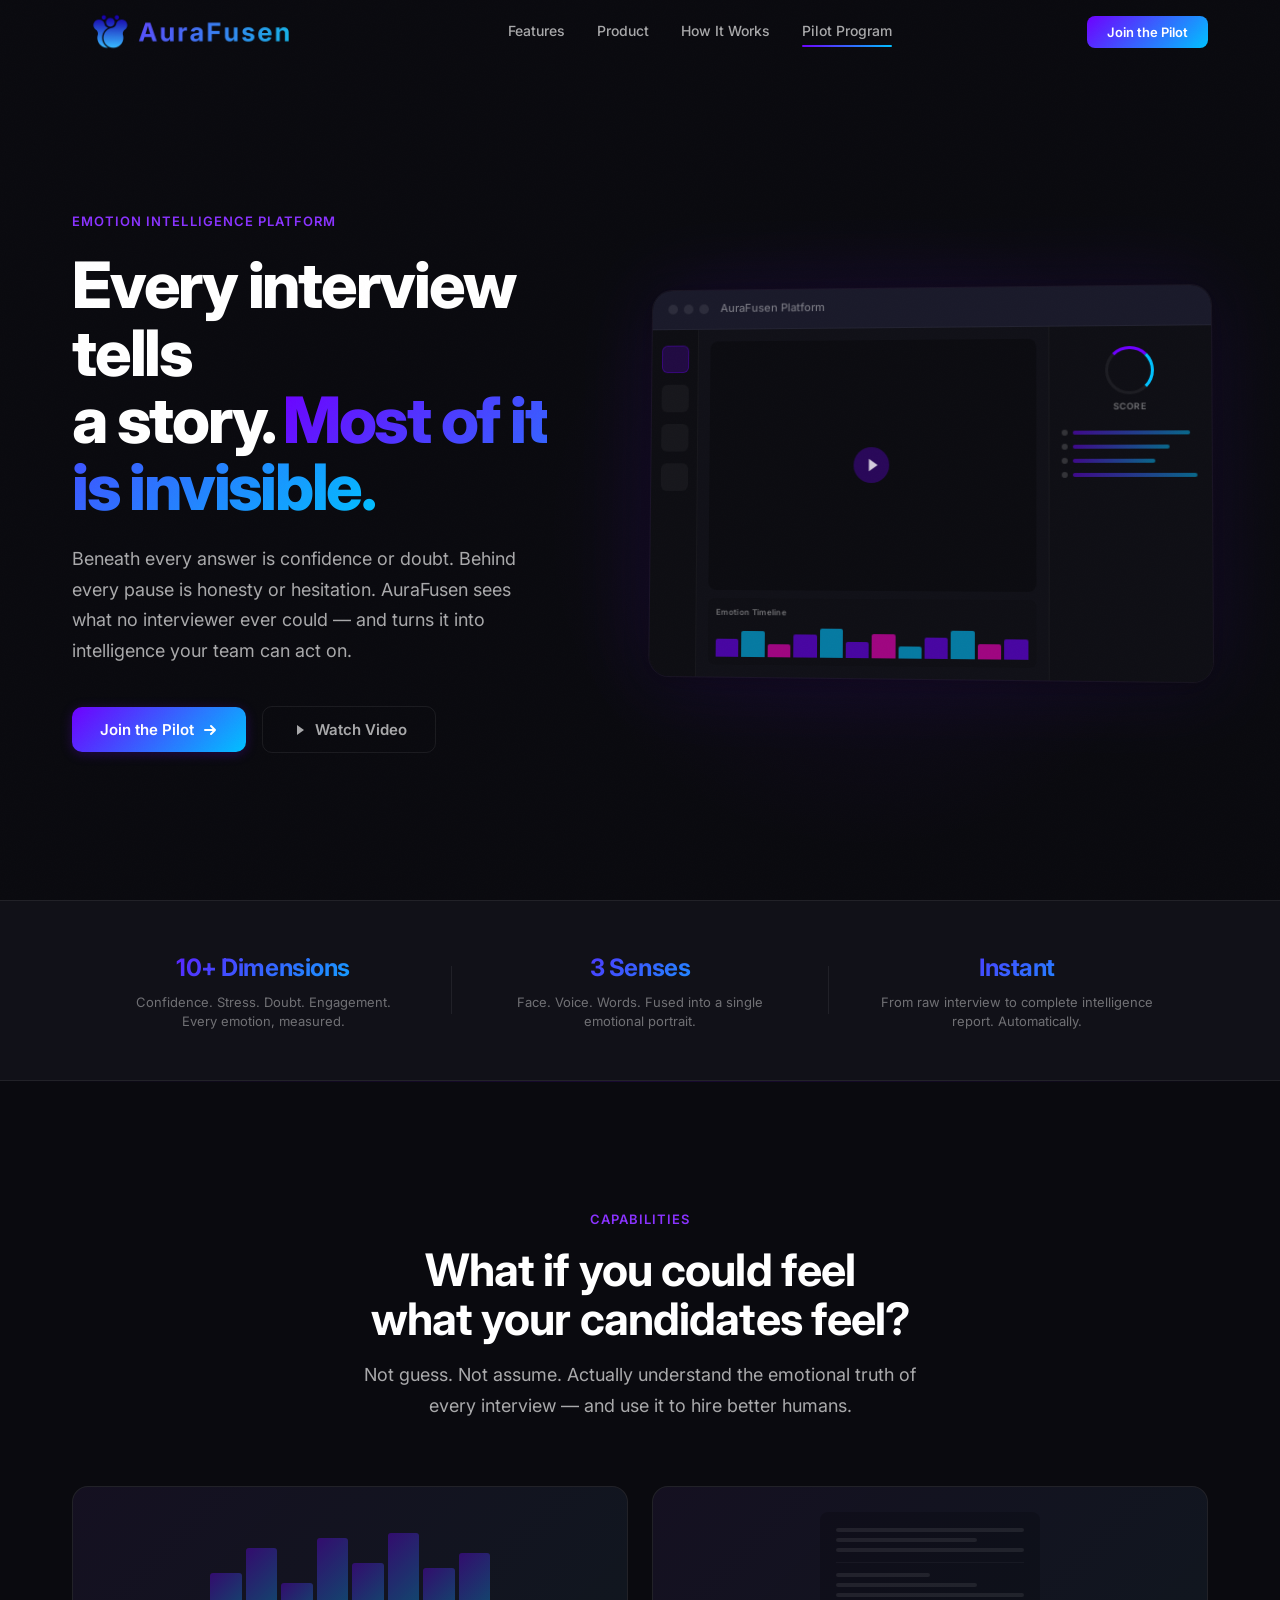
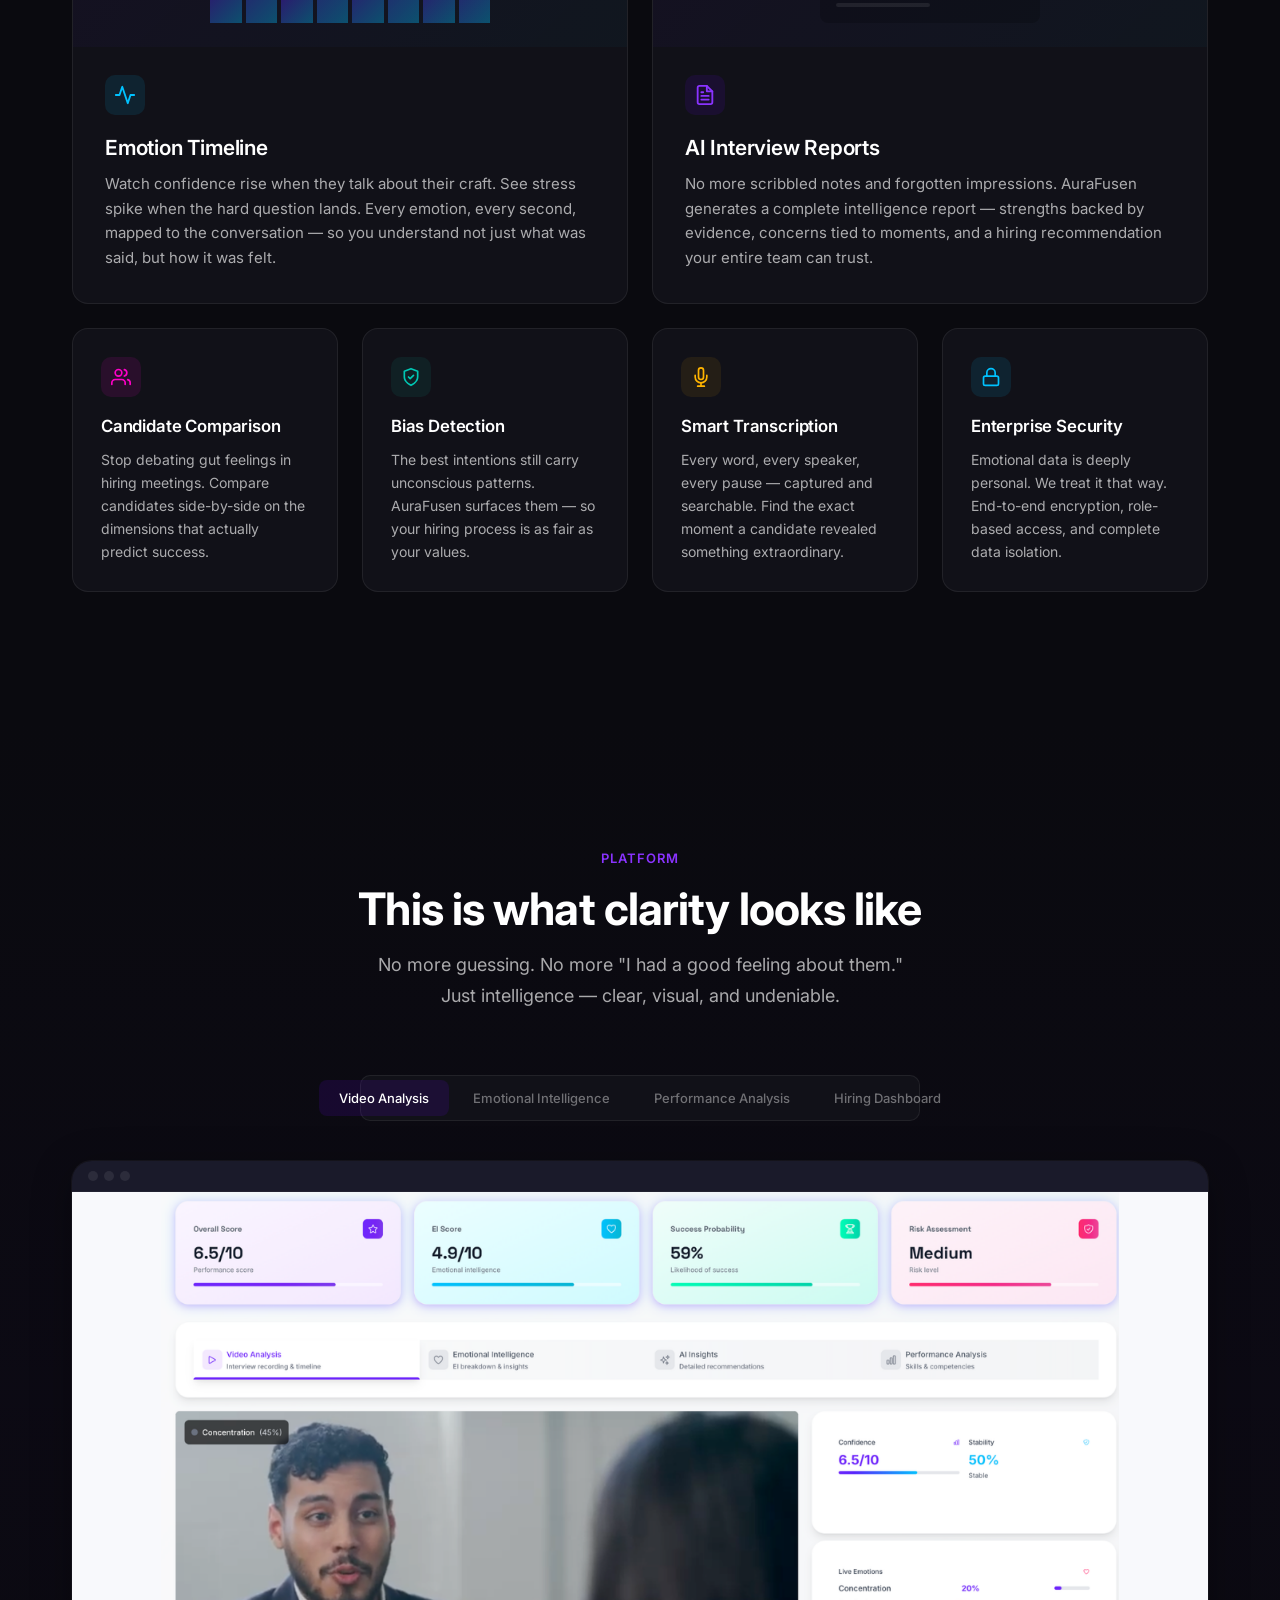
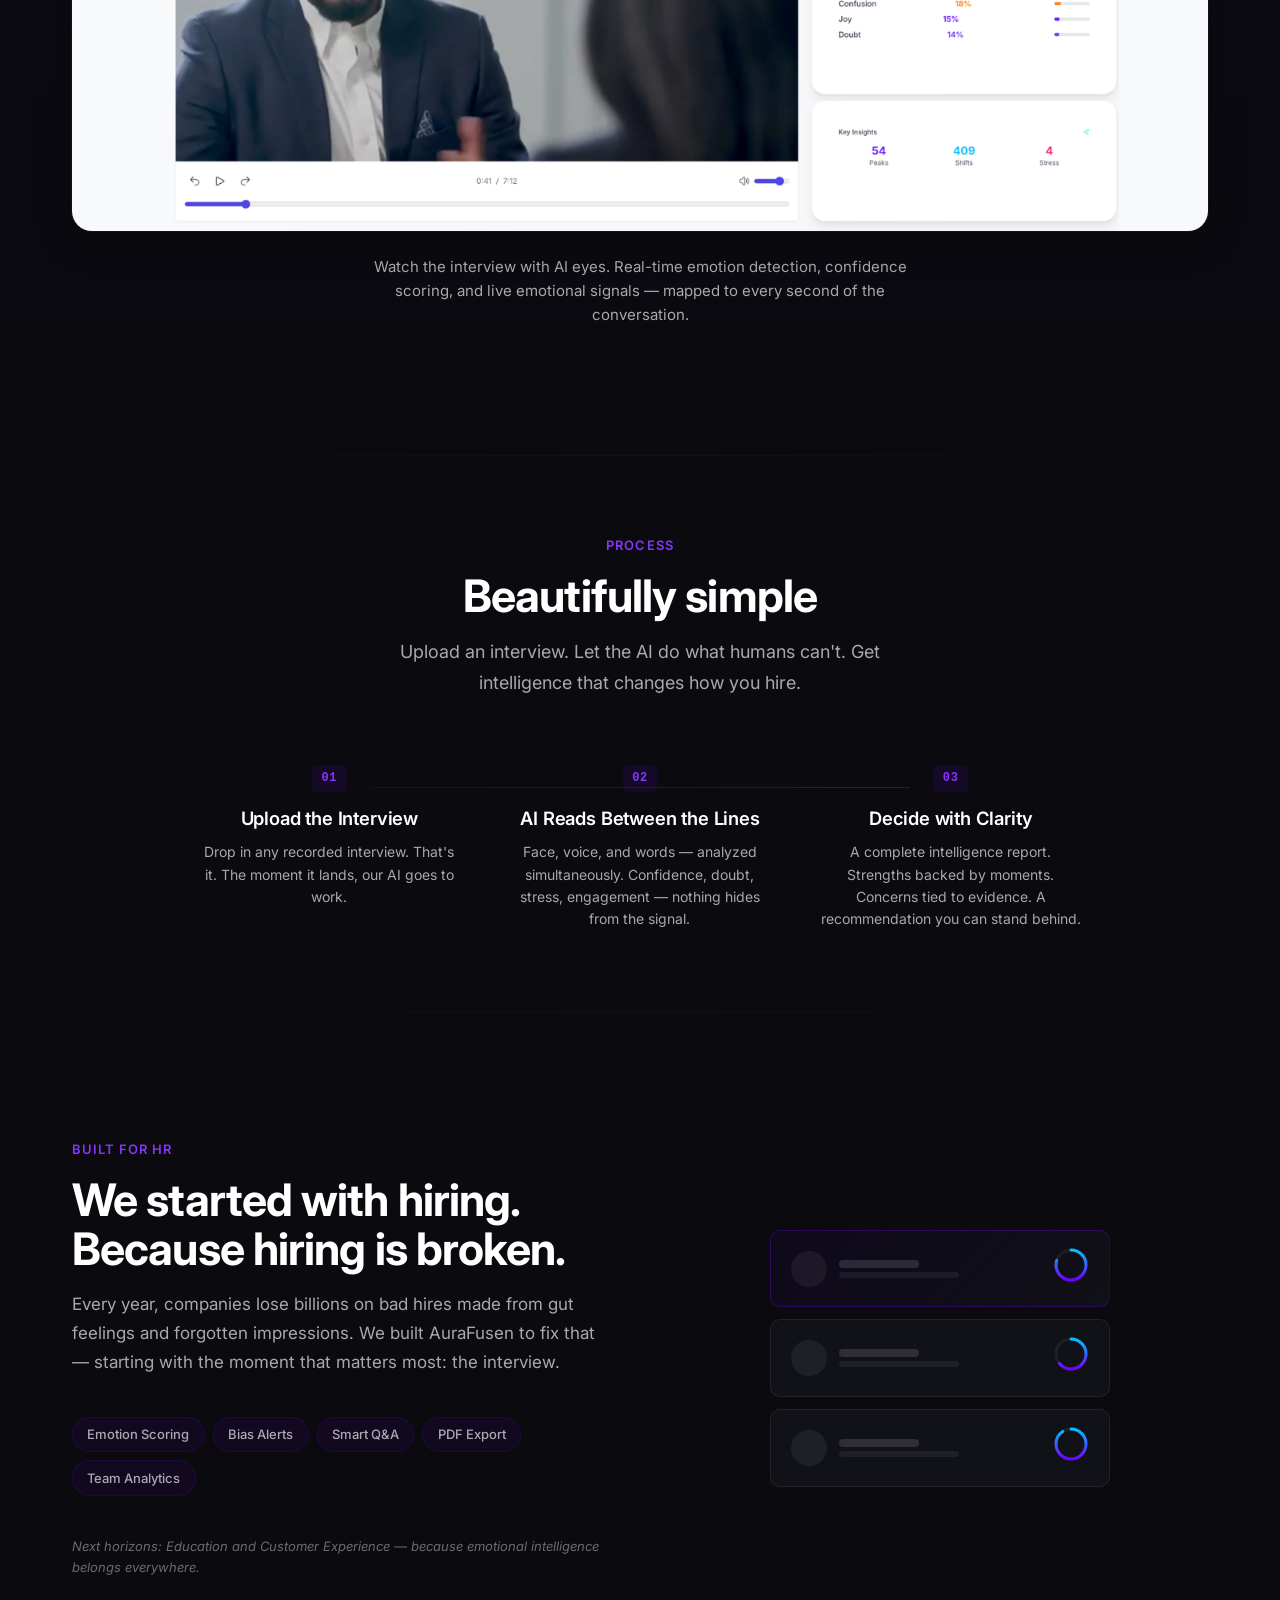
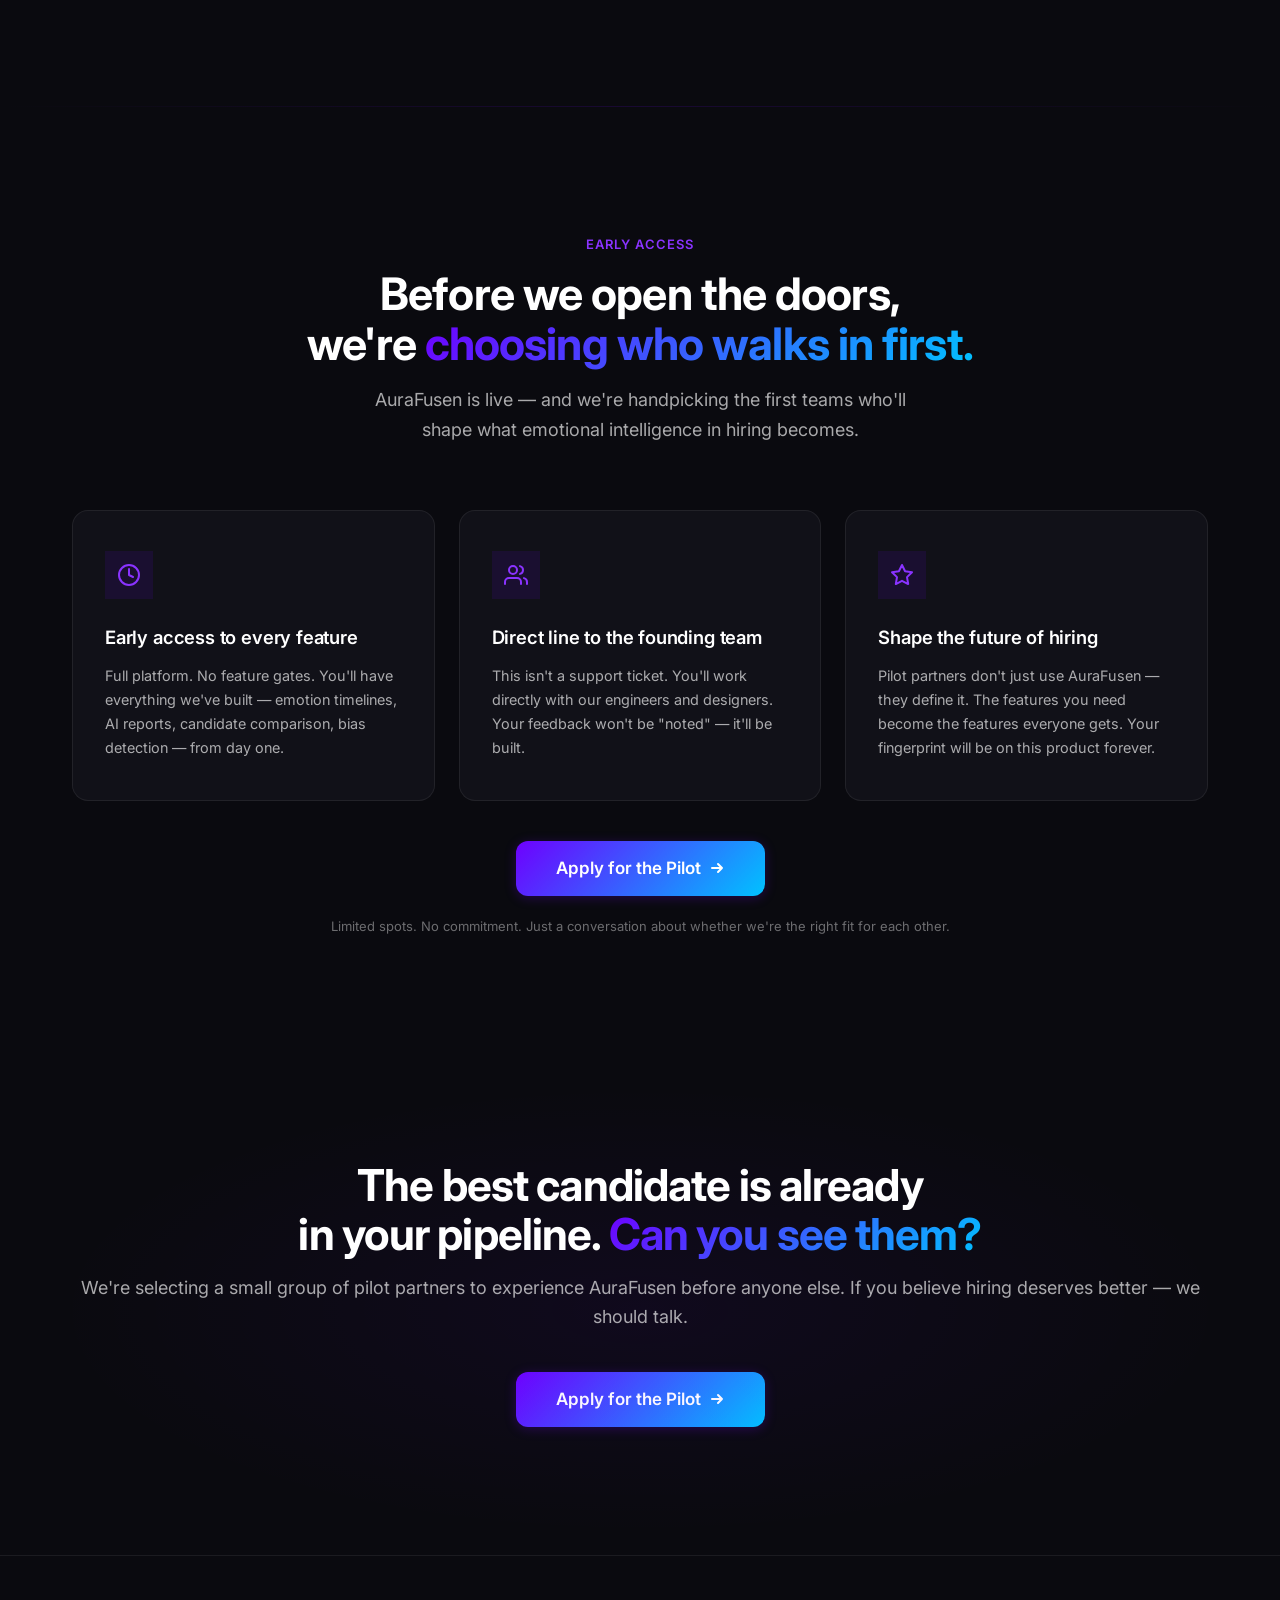
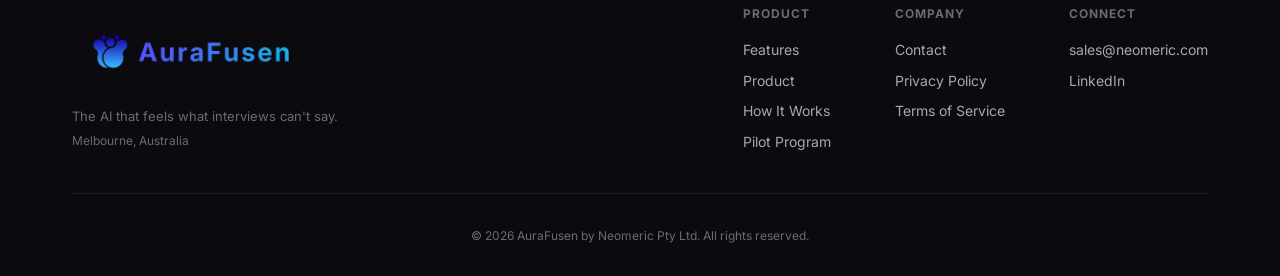
==== commit 6516c055: "Update contact email to sales@neomeric.com and set Worker URL Co-Authored-By: Claude Opus 4.6 <norep" ====
--- a/index.html
+++ b/index.html
@@ -460,13 +460,13 @@
                     </div>
                     <div class="footer-col">
                         <h4>Company</h4>
-                        <a href="mailto:hello@aurafusen.com">Contact</a>
+                        <a href="mailto:sales@neomeric.com">Contact</a>
                         <a href="#">Privacy Policy</a>
                         <a href="#">Terms of Service</a>
                     </div>
                     <div class="footer-col">
                         <h4>Connect</h4>
-                        <a href="mailto:hello@aurafusen.com">hello@aurafusen.com</a>
+                        <a href="mailto:sales@neomeric.com">sales@neomeric.com</a>
                         <a href="https://www.linkedin.com/company/aurafusen" target="_blank" rel="noopener noreferrer">LinkedIn</a>
                     </div>
                 </div>
@@ -499,7 +499,7 @@
             </button>
             <h2>Join the pilot</h2>
             <p>We're handpicking a small group of teams to shape the future of hiring intelligence. 15 minutes — let's see if we're the right fit.</p>
-            <form id="demo-form" action="https://formspree.io/f/YOUR_FORM_ID" method="POST">
+            <form id="demo-form">
                 <div class="form-field">
                     <label for="demo-name">Full name</label>
                     <input type="text" id="demo-name" name="name" placeholder="Jane Smith" required>
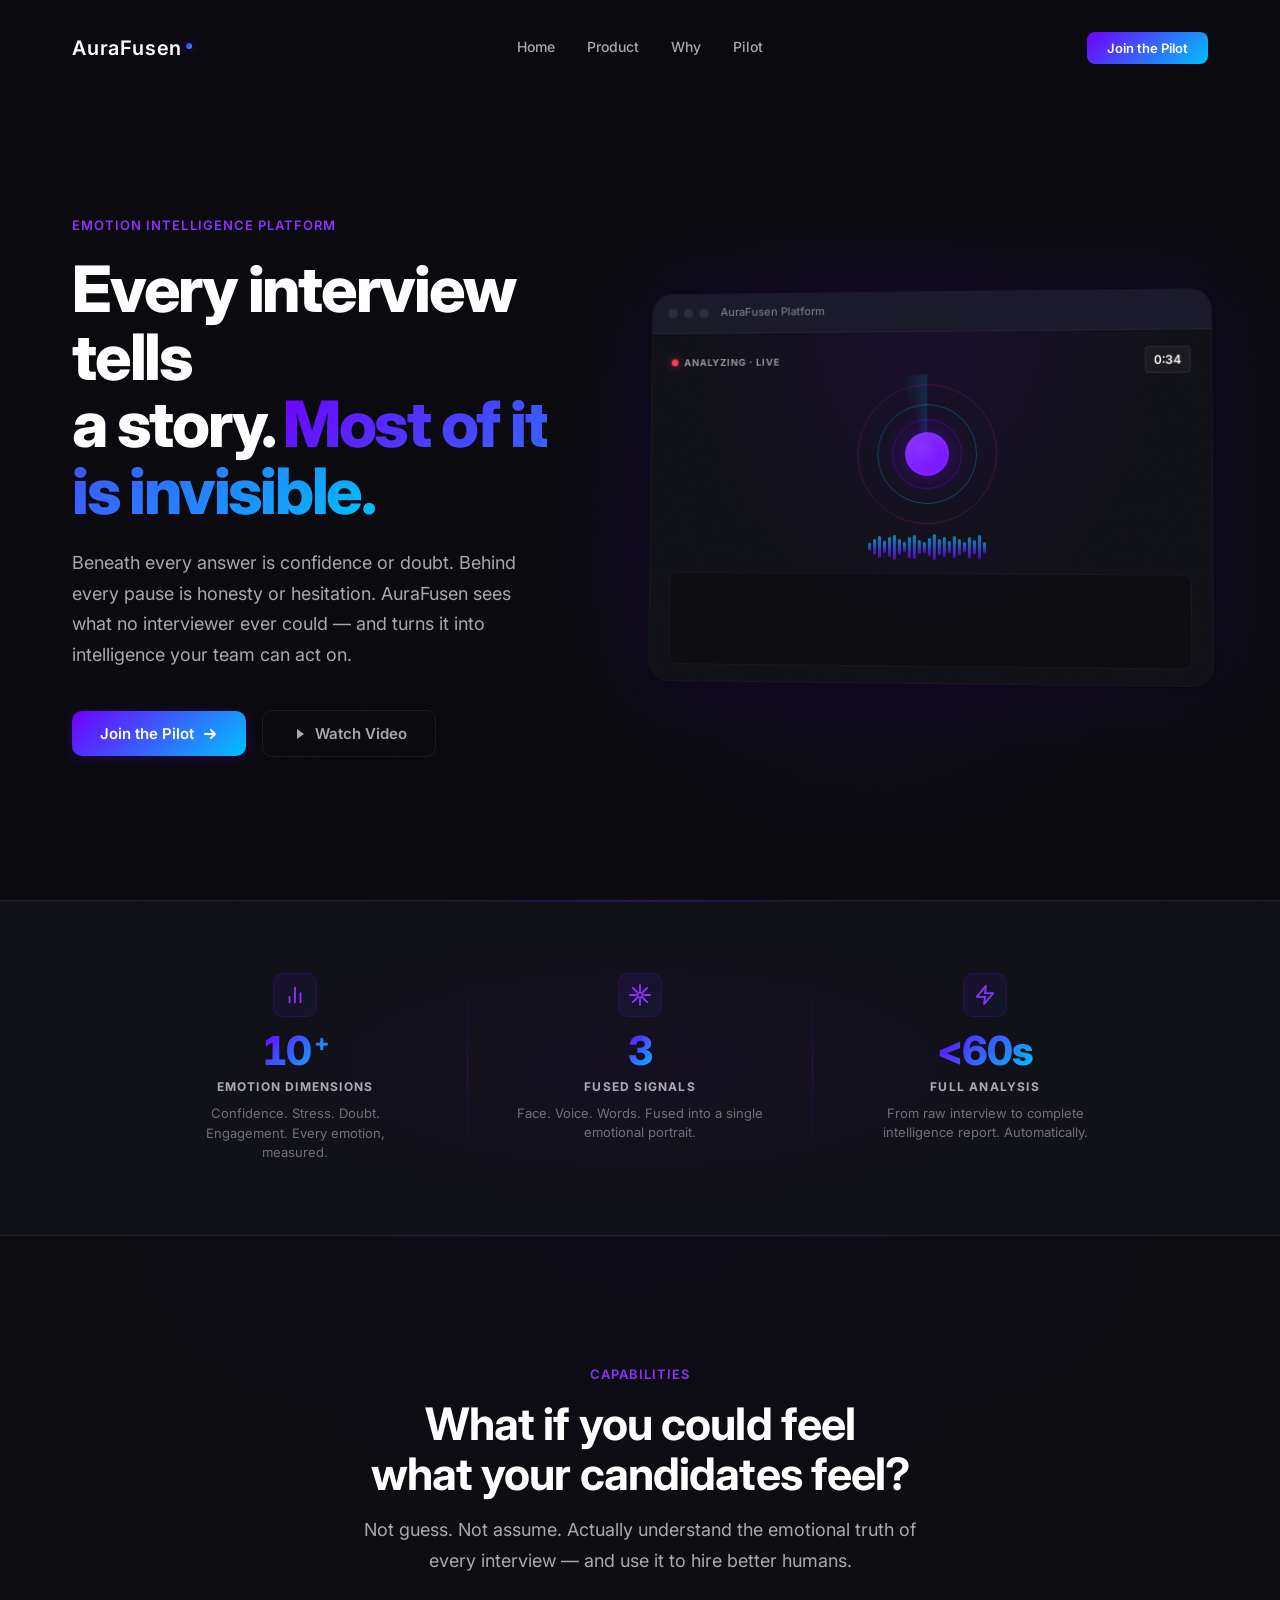
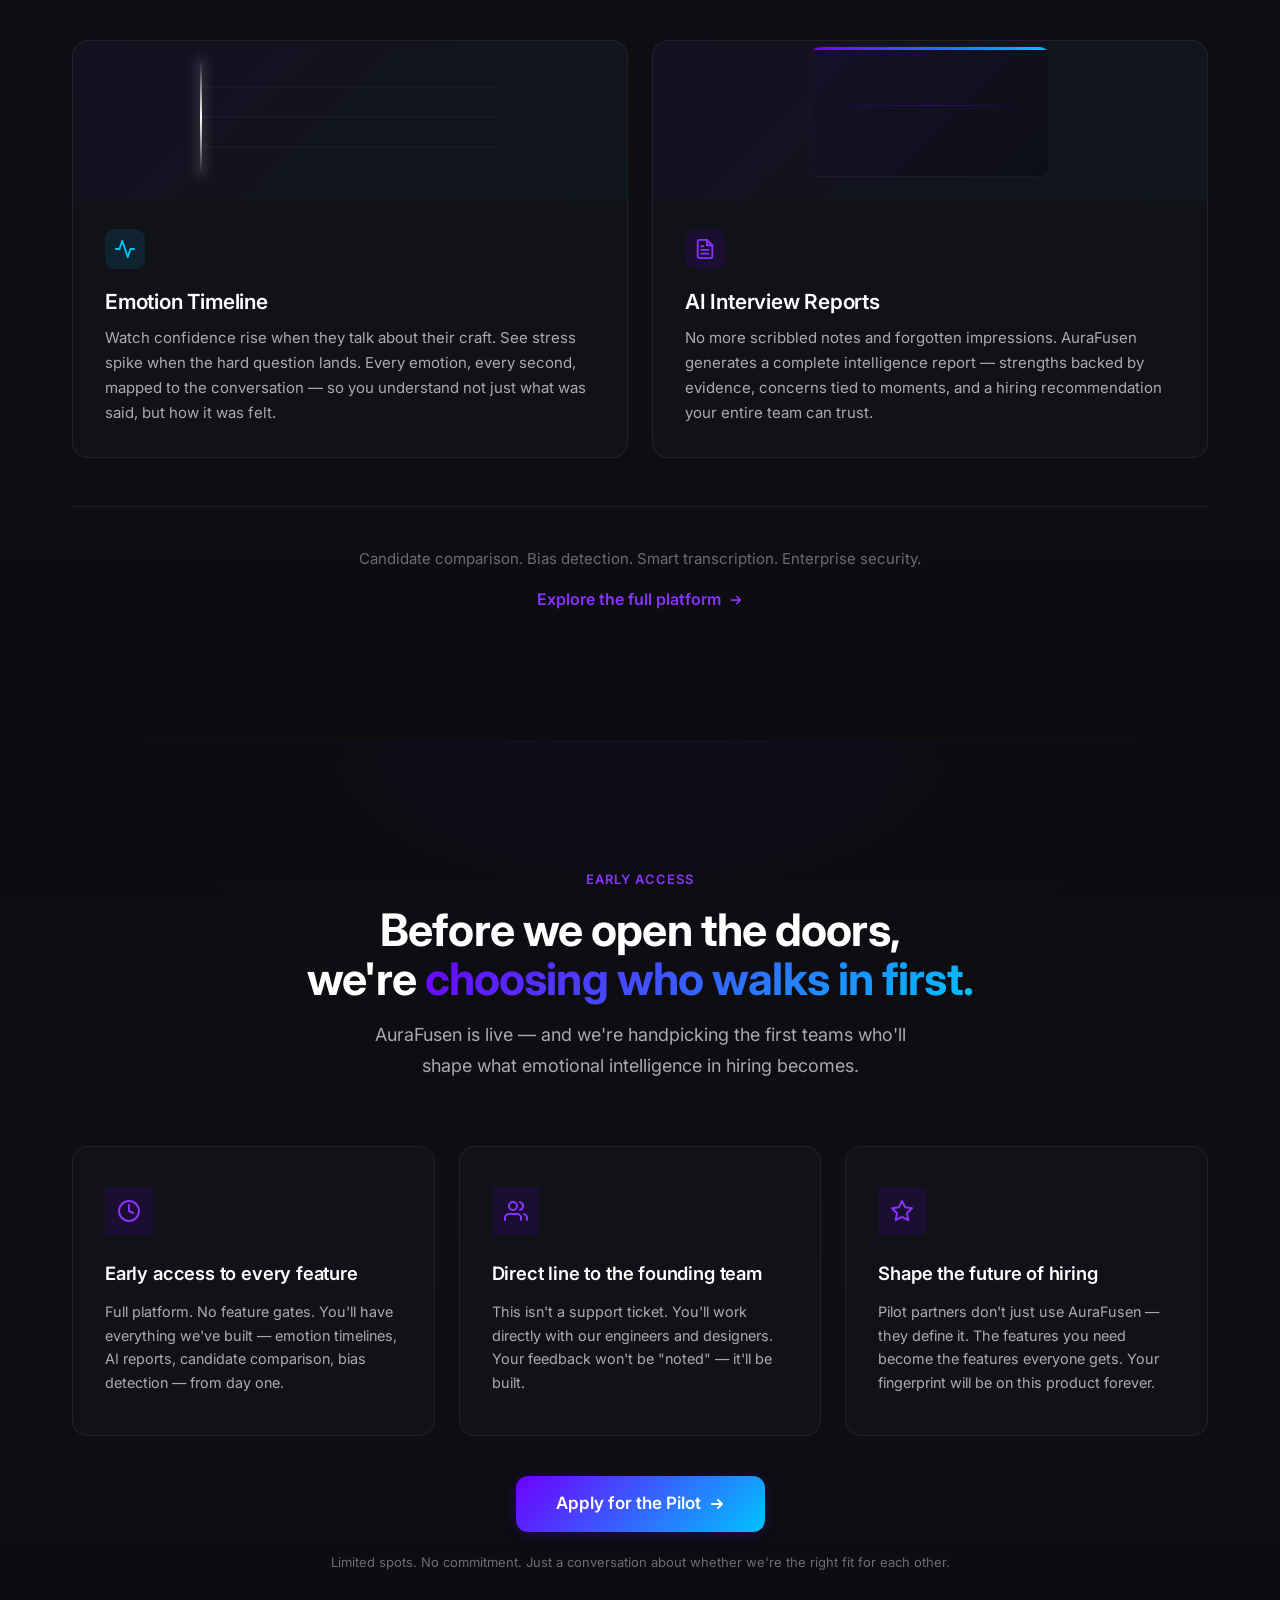
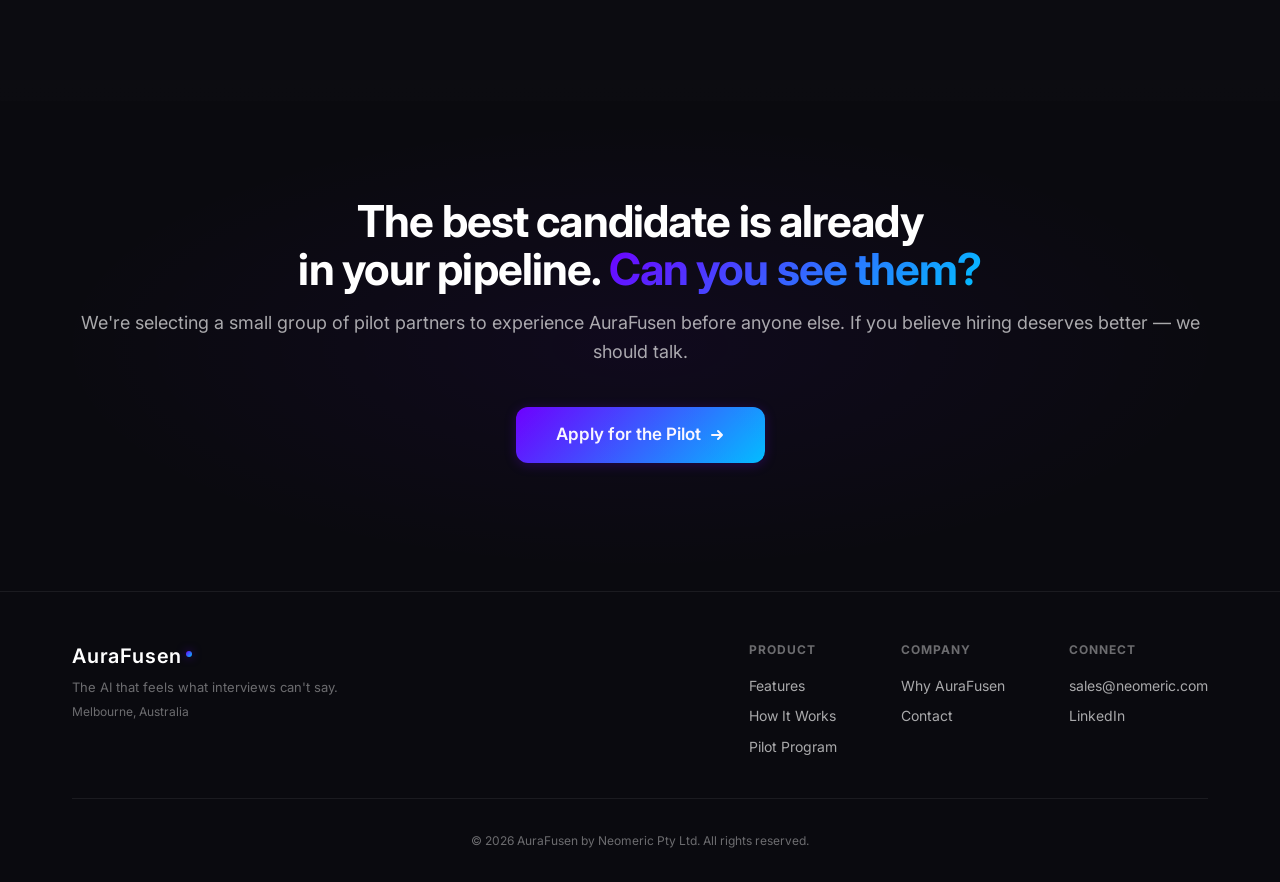
==== commit 70161796: "Redesign: multi-page site with live product visualizations - Split single-page into Home, Product, W" ====
--- a/index.html
+++ b/index.html
@@ -19,7 +19,11 @@
     <meta name="twitter:description" content="Every great hire starts with understanding what was never said out loud. AuraFusen gives your team the emotional intelligence to see it.">
 
     <!-- Favicon -->
-    <link rel="icon" type="image/svg+xml" href="images/logo-emblem.svg">
+    <link rel="apple-touch-icon" sizes="180x180" href="images/apple-touch-icon.png">
+    <link rel="icon" type="image/png" sizes="32x32" href="images/favicon-32x32.png">
+    <link rel="icon" type="image/png" sizes="16x16" href="images/favicon-16x16.png">
+    <link rel="icon" type="image/x-icon" href="images/favicon.ico">
+    <link rel="manifest" href="images/site.webmanifest">
 
     <!-- Fonts -->
     <link rel="preconnect" href="https://fonts.googleapis.com">
@@ -33,13 +37,13 @@
     <nav aria-label="Main navigation">
         <div class="nav-inner">
             <a href="#" class="logo">
-                <img src="images/logo-horizontal.png" alt="AuraFusen" class="logo-img">
+                <span class="logo-aura">Aura</span>Fusen
             </a>
             <div class="nav-links" id="nav-links">
-                <a href="#features">Features</a>
-                <a href="#product">Product</a>
-                <a href="#how-it-works">How It Works</a>
-                <a href="#pilot">Pilot Program</a>
+                <a href="/" class="active">Home</a>
+                <a href="/product.html">Product</a>
+                <a href="/why.html">Why</a>
+                <a href="/pilot.html">Pilot</a>
             </div>
             <div class="nav-actions">
                 <button class="btn-demo" data-action="demo">Join the Pilot</button>
@@ -83,47 +87,72 @@
                             <span class="chrome-title">AuraFusen Platform</span>
                         </div>
                         <div class="mockup-screen">
-                            <div class="mock-ui">
-                                <div class="mock-sidebar">
-                                    <div class="mock-sidebar-item active"></div>
-                                    <div class="mock-sidebar-item"></div>
-                                    <div class="mock-sidebar-item"></div>
-                                    <div class="mock-sidebar-item"></div>
+                            <div class="live-reader">
+                                <!-- Status bar: REC indicator + timestamp -->
+                                <div class="live-status">
+                                    <div class="live-rec">
+                                        <span class="live-rec-dot"></span>
+                                        <span class="live-rec-label">ANALYZING · LIVE</span>
+                                    </div>
+                                    <div class="live-timestamp">0:<span id="live-time">34</span></div>
                                 </div>
-                                <div class="mock-main">
-                                    <div class="mock-video-area">
-                                        <div class="mock-play-btn">
-                                            <svg width="20" height="20" viewBox="0 0 16 16" fill="rgba(255,255,255,0.8)"><polygon points="6,3 13,8 6,13"/></svg>
-                                        </div>
+
+                                <!-- Candidate visualization with scan effect -->
+                                <div class="live-subject">
+                                    <div class="subject-core"></div>
+                                    <div class="subject-ring subject-ring-1"></div>
+                                    <div class="subject-ring subject-ring-2"></div>
+                                    <div class="subject-ring subject-ring-3"></div>
+                                    <div class="subject-scan"></div>
+                                </div>
+
+                                <!-- Voice waveform -->
+                                <div class="live-waveform">
+                                    <span style="--wh: 30%; --wd: 0"></span>
+                                    <span style="--wh: 55%; --wd: 1"></span>
+                                    <span style="--wh: 80%; --wd: 2"></span>
+                                    <span style="--wh: 45%; --wd: 3"></span>
+                                    <span style="--wh: 70%; --wd: 4"></span>
+                                    <span style="--wh: 90%; --wd: 5"></span>
+                                    <span style="--wh: 60%; --wd: 6"></span>
+                                    <span style="--wh: 35%; --wd: 7"></span>
+                                    <span style="--wh: 75%; --wd: 8"></span>
+                                    <span style="--wh: 85%; --wd: 9"></span>
+                                    <span style="--wh: 50%; --wd: 10"></span>
+                                    <span style="--wh: 40%; --wd: 11"></span>
+                                    <span style="--wh: 65%; --wd: 12"></span>
+                                    <span style="--wh: 95%; --wd: 13"></span>
+                                    <span style="--wh: 55%; --wd: 14"></span>
+                                    <span style="--wh: 70%; --wd: 15"></span>
+                                    <span style="--wh: 45%; --wd: 16"></span>
+                                    <span style="--wh: 80%; --wd: 17"></span>
+                                    <span style="--wh: 60%; --wd: 18"></span>
+                                    <span style="--wh: 35%; --wd: 19"></span>
+                                    <span style="--wh: 75%; --wd: 20"></span>
+                                    <span style="--wh: 50%; --wd: 21"></span>
+                                    <span style="--wh: 85%; --wd: 22"></span>
+                                    <span style="--wh: 40%; --wd: 23"></span>
+                                </div>
+
+                                <!-- Live emotion readings appearing sequentially -->
+                                <div class="live-readings">
+                                    <div class="reading reading-1">
+                                        <span class="reading-time">0:12</span>
+                                        <span class="reading-dot" style="background: var(--secondary)"></span>
+                                        <span class="reading-label">Confidence</span>
+                                        <span class="reading-value up">87%</span>
                                     </div>
-                                    <div class="mock-timeline">
-                                        <div class="mock-timeline-label">Emotion Timeline</div>
-                                        <div class="mock-bars">
-                                            <div class="mock-bar" style="--h: 55%; --color: var(--primary); --i: 0"></div>
-                                            <div class="mock-bar" style="--h: 80%; --color: var(--secondary); --i: 1"></div>
-                                            <div class="mock-bar" style="--h: 40%; --color: var(--accent); --i: 2"></div>
-                                            <div class="mock-bar" style="--h: 70%; --color: var(--primary); --i: 3"></div>
-                                            <div class="mock-bar" style="--h: 90%; --color: var(--secondary); --i: 4"></div>
-                                            <div class="mock-bar" style="--h: 50%; --color: var(--primary); --i: 5"></div>
-                                            <div class="mock-bar" style="--h: 75%; --color: var(--accent); --i: 6"></div>
-                                            <div class="mock-bar" style="--h: 35%; --color: var(--secondary); --i: 7"></div>
-                                            <div class="mock-bar" style="--h: 65%; --color: var(--primary); --i: 8"></div>
-                                            <div class="mock-bar" style="--h: 85%; --color: var(--secondary); --i: 9"></div>
-                                            <div class="mock-bar" style="--h: 45%; --color: var(--accent); --i: 10"></div>
-                                            <div class="mock-bar" style="--h: 60%; --color: var(--primary); --i: 11"></div>
-                                        </div>
+                                    <div class="reading reading-2">
+                                        <span class="reading-time">0:34</span>
+                                        <span class="reading-dot" style="background: var(--accent)"></span>
+                                        <span class="reading-label">Stress spike</span>
+                                        <span class="reading-alert">⚠</span>
                                     </div>
-                                </div>
-                                <div class="mock-panel">
-                                    <div class="mock-score">
-                                        <div class="mock-score-ring"></div>
-                                        <span class="mock-score-label">Score</span>
-                                    </div>
-                                    <div class="mock-metrics">
-                                        <div class="mock-metric"><span></span><div class="mock-metric-bar" style="--w: 85%; --d: 0"></div></div>
-                                        <div class="mock-metric"><span></span><div class="mock-metric-bar" style="--w: 70%; --d: 1"></div></div>
-                                        <div class="mock-metric"><span></span><div class="mock-metric-bar" style="--w: 60%; --d: 2"></div></div>
-                                        <div class="mock-metric"><span></span><div class="mock-metric-bar" style="--w: 90%; --d: 3"></div></div>
+                                    <div class="reading reading-3">
+                                        <span class="reading-time">0:58</span>
+                                        <span class="reading-dot" style="background: var(--primary)"></span>
+                                        <span class="reading-label">Engagement</span>
+                                        <span class="reading-value">High</span>
                                     </div>
                                 </div>
                             </div>
@@ -138,17 +167,29 @@
             <div class="section-container">
                 <div class="trust-metrics">
                     <div class="trust-metric">
-                        <span class="trust-value">10+ Dimensions</span>
+                        <div class="trust-icon">
+                            <svg width="22" height="22" viewBox="0 0 24 24" fill="none" stroke="currentColor" stroke-width="2" stroke-linecap="round" stroke-linejoin="round"><line x1="18" y1="20" x2="18" y2="10"/><line x1="12" y1="20" x2="12" y2="4"/><line x1="6" y1="20" x2="6" y2="14"/></svg>
+                        </div>
+                        <span class="trust-number">10<span class="trust-plus">+</span></span>
+                        <span class="trust-unit">Emotion Dimensions</span>
                         <span class="trust-label">Confidence. Stress. Doubt. Engagement. Every emotion, measured.</span>
                     </div>
                     <div class="trust-divider"></div>
                     <div class="trust-metric">
-                        <span class="trust-value">3 Senses</span>
+                        <div class="trust-icon">
+                            <svg width="22" height="22" viewBox="0 0 24 24" fill="none" stroke="currentColor" stroke-width="2" stroke-linecap="round" stroke-linejoin="round"><circle cx="12" cy="12" r="3"/><path d="M12 1v6m0 10v6M4.22 4.22l4.24 4.24m7.08 7.08l4.24 4.24M1 12h6m10 0h6M4.22 19.78l4.24-4.24m7.08-7.08l4.24-4.24"/></svg>
+                        </div>
+                        <span class="trust-number">3</span>
+                        <span class="trust-unit">Fused Signals</span>
                         <span class="trust-label">Face. Voice. Words. Fused into a single emotional portrait.</span>
                     </div>
                     <div class="trust-divider"></div>
                     <div class="trust-metric">
-                        <span class="trust-value">Instant</span>
+                        <div class="trust-icon">
+                            <svg width="22" height="22" viewBox="0 0 24 24" fill="none" stroke="currentColor" stroke-width="2" stroke-linecap="round" stroke-linejoin="round"><polygon points="13 2 3 14 12 14 11 22 21 10 12 10 13 2"/></svg>
+                        </div>
+                        <span class="trust-number">&lt;60s</span>
+                        <span class="trust-unit">Full Analysis</span>
                         <span class="trust-label">From raw interview to complete intelligence report. Automatically.</span>
                     </div>
                 </div>
@@ -209,177 +250,13 @@
                     </div>
                 </div>
 
-                <!-- Supporting features -->
-                <div class="features-support-grid">
-                    <div class="feature-card feature-support">
-                        <div class="feature-icon-wrap pink">
-                            <svg width="20" height="20" viewBox="0 0 24 24" fill="none" stroke="currentColor" stroke-width="2" stroke-linecap="round" stroke-linejoin="round"><path d="M17 21v-2a4 4 0 00-4-4H5a4 4 0 00-4 4v2"/><circle cx="9" cy="7" r="4"/><path d="M23 21v-2a4 4 0 00-3-3.87"/><path d="M16 3.13a4 4 0 010 7.75"/></svg>
-                        </div>
-                        <h3>Candidate Comparison</h3>
-                        <p>Stop debating gut feelings in hiring meetings. Compare candidates side-by-side on the dimensions that actually predict success.</p>
-                    </div>
-
-                    <div class="feature-card feature-support">
-                        <div class="feature-icon-wrap teal">
-                            <svg width="20" height="20" viewBox="0 0 24 24" fill="none" stroke="currentColor" stroke-width="2" stroke-linecap="round" stroke-linejoin="round"><path d="M12 22s8-4 8-10V5l-8-3-8 3v7c0 6 8 10 8 10z"/><path d="M9 12l2 2 4-4"/></svg>
-                        </div>
-                        <h3>Bias Detection</h3>
-                        <p>The best intentions still carry unconscious patterns. AuraFusen surfaces them — so your hiring process is as fair as your values.</p>
-                    </div>
-
-                    <div class="feature-card feature-support">
-                        <div class="feature-icon-wrap gold">
-                            <svg width="20" height="20" viewBox="0 0 24 24" fill="none" stroke="currentColor" stroke-width="2" stroke-linecap="round" stroke-linejoin="round"><path d="M12 1a3 3 0 00-3 3v8a3 3 0 006 0V4a3 3 0 00-3-3z"/><path d="M19 10v2a7 7 0 01-14 0v-2"/><line x1="12" y1="19" x2="12" y2="23"/><line x1="8" y1="23" x2="16" y2="23"/></svg>
-                        </div>
-                        <h3>Smart Transcription</h3>
-                        <p>Every word, every speaker, every pause — captured and searchable. Find the exact moment a candidate revealed something extraordinary.</p>
-                    </div>
-
-                    <div class="feature-card feature-support">
-                        <div class="feature-icon-wrap cyan">
-                            <svg width="20" height="20" viewBox="0 0 24 24" fill="none" stroke="currentColor" stroke-width="2" stroke-linecap="round" stroke-linejoin="round"><rect x="3" y="11" width="18" height="11" rx="2" ry="2"/><path d="M7 11V7a5 5 0 0110 0v4"/></svg>
-                        </div>
-                        <h3>Enterprise Security</h3>
-                        <p>Emotional data is deeply personal. We treat it that way. End-to-end encryption, role-based access, and complete data isolation.</p>
-                    </div>
-                </div>
-            </div>
-        </section>
-
-        <!-- Product Showcase -->
-        <section id="product" class="product-showcase">
-            <div class="section-container">
-                <span class="eyebrow">Platform</span>
-                <h2>This is what clarity looks like</h2>
-                <p class="section-intro">No more guessing. No more "I had a good feeling about them." Just intelligence — clear, visual, and undeniable.</p>
-
-                <div class="showcase-tabs" role="tablist" aria-label="Product screenshots">
-                    <button class="showcase-tab active" role="tab" aria-selected="true" data-tab="0">Video Analysis</button>
-                    <button class="showcase-tab" role="tab" aria-selected="false" data-tab="1">Emotional Intelligence</button>
-                    <button class="showcase-tab" role="tab" aria-selected="false" data-tab="2">Performance Analysis</button>
-                    <button class="showcase-tab" role="tab" aria-selected="false" data-tab="3">Hiring Dashboard</button>
-                </div>
-
-                <div class="showcase-viewer">
-                    <div class="showcase-chrome">
-                        <div class="chrome-dots">
-                            <span></span><span></span><span></span>
-                        </div>
-                    </div>
-                    <div class="showcase-screen">
-                        <div class="showcase-slide active" data-slide="0">
-                            <img src="images/screenshot-emotion-timeline.png" alt="AuraFusen Video Analysis — real-time emotion detection with confidence scores, live emotion bars, and key insights panel" loading="lazy">
-                        </div>
-                        <div class="showcase-slide" data-slide="1">
-                            <img src="images/screenshot-ai-report.png" alt="AuraFusen Emotional Intelligence — emotion breakdown, EI competency scores, and emotional journey timeline" loading="lazy">
-                        </div>
-                        <div class="showcase-slide" data-slide="2">
-                            <img src="images/screenshot-comparison.png" alt="AuraFusen Performance Analysis — skill assessment, performance comparison, and EI competency cards" loading="lazy">
-                        </div>
-                        <div class="showcase-slide" data-slide="3">
-                            <img src="images/screenshot-dashboard.png" alt="AuraFusen Hiring Dashboard — pipeline overview, recent activity, top candidates, and position funnels" loading="lazy">
-                        </div>
-                    </div>
-                </div>
-
-                <div class="showcase-descriptions">
-                    <p class="showcase-desc active" data-desc="0">Watch the interview with AI eyes. Real-time emotion detection, confidence scoring, and live emotional signals — mapped to every second of the conversation.</p>
-                    <p class="showcase-desc" data-desc="1">Dominant emotions, EI competency scores, and the full emotional journey across every question. The story beneath the words, visualized.</p>
-                    <p class="showcase-desc" data-desc="2">Technical skills, communication, problem solving, cultural fit — scored and broken down into the competencies that actually predict success.</p>
-                    <p class="showcase-desc" data-desc="3">Your entire hiring pipeline at a glance — candidates, interviews analyzed, scores averaged, and positions tracked from application to hire.</p>
-                </div>
-            </div>
-        </section>
-
-        <!-- How It Works -->
-        <section id="how-it-works" class="how-it-works">
-            <div class="section-container">
-                <span class="eyebrow">Process</span>
-                <h2>Beautifully simple</h2>
-                <p class="section-intro">Upload an interview. Let the AI do what humans can't. Get intelligence that changes how you hire.</p>
-
-                <div class="steps-strip">
-                    <div class="step">
-                        <span class="step-number">01</span>
-                        <h3>Upload the Interview</h3>
-                        <p>Drop in any recorded interview. That's it. The moment it lands, our AI goes to work.</p>
-                    </div>
-                    <div class="step">
-                        <span class="step-number">02</span>
-                        <h3>AI Reads Between the Lines</h3>
-                        <p>Face, voice, and words — analyzed simultaneously. Confidence, doubt, stress, engagement — nothing hides from the signal.</p>
-                    </div>
-                    <div class="step">
-                        <span class="step-number">03</span>
-                        <h3>Decide with Clarity</h3>
-                        <p>A complete intelligence report. Strengths backed by moments. Concerns tied to evidence. A recommendation you can stand behind.</p>
-                    </div>
-                    <div class="steps-connector" aria-hidden="true"></div>
-                </div>
-            </div>
-        </section>
-
-        <!-- Use Case -->
-        <section id="use-case" class="use-case">
-            <div class="section-container">
-                <div class="use-case-layout">
-                    <div class="use-case-content">
-                        <span class="eyebrow">Built for HR</span>
-                        <h2>We started with hiring.<br>Because hiring is broken.</h2>
-                        <p class="use-case-body">Every year, companies lose billions on bad hires made from gut feelings and forgotten impressions. We built AuraFusen to fix that — starting with the moment that matters most: the interview.</p>
-                        <div class="use-case-pills">
-                            <span class="pill">Emotion Scoring</span>
-                            <span class="pill">Bias Alerts</span>
-                            <span class="pill">Smart Q&A</span>
-                            <span class="pill">PDF Export</span>
-                            <span class="pill">Team Analytics</span>
-                        </div>
-                        <p class="use-case-roadmap">Next horizons: Education and Customer Experience — because emotional intelligence belongs everywhere.</p>
-                    </div>
-                    <div class="use-case-visual">
-                        <div class="use-case-mockup">
-                            <div class="ucm-card">
-                                <div class="ucm-avatar"></div>
-                                <div class="ucm-info">
-                                    <div class="ucm-name"></div>
-                                    <div class="ucm-role"></div>
-                                </div>
-                                <div class="ucm-score">
-                                    <svg width="36" height="36" viewBox="0 0 36 36">
-                                        <circle cx="18" cy="18" r="15" fill="none" stroke="rgba(255,255,255,0.06)" stroke-width="3"/>
-                                        <circle cx="18" cy="18" r="15" fill="none" stroke="url(#score-gradient)" stroke-width="3" stroke-dasharray="75 25" stroke-linecap="round" transform="rotate(-90 18 18)"/>
-                                        <defs><linearGradient id="score-gradient" x1="0%" y1="0%" x2="100%" y2="0%"><stop offset="0%" stop-color="var(--primary)"/><stop offset="100%" stop-color="var(--secondary)"/></linearGradient></defs>
-                                    </svg>
-                                </div>
-                            </div>
-                            <div class="ucm-card">
-                                <div class="ucm-avatar"></div>
-                                <div class="ucm-info">
-                                    <div class="ucm-name"></div>
-                                    <div class="ucm-role"></div>
-                                </div>
-                                <div class="ucm-score">
-                                    <svg width="36" height="36" viewBox="0 0 36 36">
-                                        <circle cx="18" cy="18" r="15" fill="none" stroke="rgba(255,255,255,0.06)" stroke-width="3"/>
-                                        <circle cx="18" cy="18" r="15" fill="none" stroke="url(#score-gradient)" stroke-width="3" stroke-dasharray="60 40" stroke-linecap="round" transform="rotate(-90 18 18)"/>
-                                    </svg>
-                                </div>
-                            </div>
-                            <div class="ucm-card">
-                                <div class="ucm-avatar"></div>
-                                <div class="ucm-info">
-                                    <div class="ucm-name"></div>
-                                    <div class="ucm-role"></div>
-                                </div>
-                                <div class="ucm-score">
-                                    <svg width="36" height="36" viewBox="0 0 36 36">
-                                        <circle cx="18" cy="18" r="15" fill="none" stroke="rgba(255,255,255,0.06)" stroke-width="3"/>
-                                        <circle cx="18" cy="18" r="15" fill="none" stroke="url(#score-gradient)" stroke-width="3" stroke-dasharray="85 15" stroke-linecap="round" transform="rotate(-90 18 18)"/>
-                                    </svg>
-                                </div>
-                            </div>
-                        </div>
-                    </div>
+                <!-- Explore more CTA -->
+                <div class="features-more">
+                    <p class="features-more-text">Candidate comparison. Bias detection. Smart transcription. Enterprise security.</p>
+                    <a href="/product.html" class="features-more-link">
+                        Explore the full platform
+                        <svg width="14" height="14" viewBox="0 0 16 16" fill="none" stroke="currentColor" stroke-width="2" stroke-linecap="round" stroke-linejoin="round"><path d="M3 8h10M9 4l4 4-4 4"/></svg>
+                    </a>
                 </div>
             </div>
         </section>
@@ -445,7 +322,7 @@
             <div class="footer-content">
                 <div class="footer-brand">
                     <a href="#" class="logo">
-                        <img src="images/logo-horizontal.png" alt="AuraFusen" class="logo-img">
+                        <span class="logo-aura">Aura</span>Fusen
                     </a>
                     <p class="footer-tagline">The AI that feels what interviews can't say.</p>
                     <p class="footer-location">Melbourne, Australia</p>
@@ -453,16 +330,14 @@
                 <div class="footer-links">
                     <div class="footer-col">
                         <h4>Product</h4>
-                        <a href="#features">Features</a>
-                        <a href="#product">Product</a>
-                        <a href="#how-it-works">How It Works</a>
-                        <a href="#pilot">Pilot Program</a>
+                        <a href="/product.html">Features</a>
+                        <a href="/product.html#how-it-works">How It Works</a>
+                        <a href="/pilot.html">Pilot Program</a>
                     </div>
                     <div class="footer-col">
                         <h4>Company</h4>
+                        <a href="/why.html">Why AuraFusen</a>
                         <a href="mailto:sales@neomeric.com">Contact</a>
-                        <a href="#">Privacy Policy</a>
-                        <a href="#">Terms of Service</a>
                     </div>
                     <div class="footer-col">
                         <h4>Connect</h4>
--- a/css/styles.css
+++ b/css/styles.css
@@ -47,7 +47,8 @@
 
     /* Layout */
     --max-width: 1200px;
-    --nav-height: 64px;
+    --nav-height: 72px;
+    --nav-top-offset: 12px;
 }
 
 /* ---- Reset & Base ---- */
@@ -225,17 +226,18 @@
 /* ---- Navigation ---- */
 nav {
     position: fixed;
-    top: 0;
+    top: var(--nav-top-offset);
     left: 0;
     right: 0;
     z-index: 100;
     height: var(--nav-height);
     background: transparent;
     border-bottom: 1px solid transparent;
-    transition: background 0.35s ease, border-color 0.35s ease;
+    transition: top 0.3s ease, background 0.35s ease, border-color 0.35s ease;
 }
 
 nav.scrolled {
+    top: 0;
     background: rgba(10, 10, 15, 0.82);
     backdrop-filter: blur(24px);
     -webkit-backdrop-filter: blur(24px);
@@ -255,11 +257,37 @@
 .logo {
     display: flex;
     align-items: center;
+    font-size: 1.25rem;
+    font-weight: 600;
+    letter-spacing: 0.04em;
+    color: var(--text);
+    text-decoration: none;
+    transition: opacity 0.2s ease;
+}
+
+.logo:hover {
+    opacity: 0.85;
+}
+
+.logo .logo-aura {
+    /* Single-color modern treatment */
+}
+
+.logo::after {
+    content: '';
+    display: inline-block;
+    width: 6px;
+    height: 6px;
+    border-radius: 50%;
+    background: var(--gradient-primary);
+    margin-left: 4px;
+    margin-bottom: 3px;
+    vertical-align: bottom;
+    box-shadow: 0 0 10px rgba(110, 0, 255, 0.5);
 }
 
 .logo-img {
-    height: 96px;
-    width: auto;
+    display: none;
 }
 
 .nav-links {
@@ -453,219 +481,359 @@
 }
 
 .mockup-screen {
-    background: var(--surface);
+    background: radial-gradient(ellipse at top, rgba(110, 0, 255, 0.08), transparent 60%), var(--surface);
     aspect-ratio: 16 / 10;
-}
-
-/* Mock UI inside hero mockup */
-.mock-ui {
+    position: relative;
+    overflow: hidden;
+}
+
+/* ============================================
+   Live Emotion Reader (Hero Visualization)
+   ============================================ */
+
+.live-reader {
+    height: 100%;
+    padding: 1rem 1.25rem;
     display: grid;
-    grid-template-columns: 48px 1fr 160px;
-    height: 100%;
-}
-
-.mock-sidebar {
-    background: rgba(0, 0, 0, 0.2);
-    padding: 1rem 0.5rem;
+    grid-template-rows: auto 1fr auto auto;
+    gap: 0.75rem;
+    position: relative;
+}
+
+/* Status bar */
+.live-status {
+    display: flex;
+    justify-content: space-between;
+    align-items: center;
+}
+
+.live-rec {
+    display: flex;
+    align-items: center;
+    gap: 0.4rem;
+}
+
+.live-rec-dot {
+    width: 7px;
+    height: 7px;
+    border-radius: 50%;
+    background: #ff3b5c;
+    box-shadow: 0 0 8px rgba(255, 59, 92, 0.6);
+    animation: recBlink 1.4s ease-in-out infinite;
+}
+
+@keyframes recBlink {
+    0%, 100% { opacity: 1; transform: scale(1); }
+    50% { opacity: 0.4; transform: scale(0.85); }
+}
+
+.live-rec-label {
+    font-size: 0.6rem;
+    font-weight: 700;
+    letter-spacing: 0.1em;
+    color: rgba(255, 255, 255, 0.55);
+}
+
+.live-timestamp {
+    font-size: 0.75rem;
+    font-weight: 600;
+    color: var(--text);
+    font-variant-numeric: tabular-nums;
+    background: rgba(255, 255, 255, 0.04);
+    padding: 0.2rem 0.5rem;
+    border-radius: 4px;
+    border: 1px solid rgba(255, 255, 255, 0.06);
+}
+
+/* Subject visualization */
+.live-subject {
+    position: relative;
+    display: flex;
+    align-items: center;
+    justify-content: center;
+    min-height: 100px;
+}
+
+.subject-core {
+    width: 44px;
+    height: 44px;
+    border-radius: 50%;
+    background: radial-gradient(circle at 35% 35%, var(--primary-light), var(--primary));
+    box-shadow:
+        0 0 24px rgba(110, 0, 255, 0.5),
+        inset 0 0 12px rgba(255, 255, 255, 0.15);
+    position: relative;
+    z-index: 2;
+    animation: subjectBreathe 3s ease-in-out infinite;
+}
+
+@keyframes subjectBreathe {
+    0%, 100% { transform: scale(1); box-shadow: 0 0 24px rgba(110, 0, 255, 0.5), inset 0 0 12px rgba(255, 255, 255, 0.15); }
+    50% { transform: scale(1.06); box-shadow: 0 0 36px rgba(110, 0, 255, 0.7), inset 0 0 12px rgba(255, 255, 255, 0.2); }
+}
+
+.subject-ring {
+    position: absolute;
+    border-radius: 50%;
+    border: 1px solid rgba(110, 0, 255, 0.4);
+    animation: ringPulse 3s ease-out infinite;
+}
+
+.subject-ring-1 { width: 70px; height: 70px; animation-delay: 0s; }
+.subject-ring-2 { width: 100px; height: 100px; animation-delay: 0.6s; border-color: rgba(0, 194, 255, 0.3); }
+.subject-ring-3 { width: 140px; height: 140px; animation-delay: 1.2s; border-color: rgba(255, 0, 200, 0.2); }
+
+@keyframes ringPulse {
+    0% { transform: scale(0.8); opacity: 0.8; }
+    100% { transform: scale(1.4); opacity: 0; }
+}
+
+.subject-scan {
+    position: absolute;
+    width: 160px;
+    height: 160px;
+    border-radius: 50%;
+    background: conic-gradient(from 0deg, transparent 340deg, rgba(0, 194, 255, 0.15) 360deg);
+    animation: scanRotate 3s linear infinite;
+    pointer-events: none;
+}
+
+@keyframes scanRotate {
+    to { transform: rotate(360deg); }
+}
+
+/* Waveform */
+.live-waveform {
+    display: flex;
+    align-items: center;
+    justify-content: center;
+    gap: 2px;
+    height: 28px;
+    padding: 0 0.5rem;
+}
+
+.live-waveform span {
+    display: block;
+    width: 3px;
+    height: var(--wh);
+    background: linear-gradient(to top, var(--primary), var(--secondary));
+    border-radius: 2px;
+    opacity: 0.7;
+    animation: wavePulse 1.2s ease-in-out infinite;
+    animation-delay: calc(var(--wd) * 0.05s);
+}
+
+@keyframes wavePulse {
+    0%, 100% { transform: scaleY(0.6); opacity: 0.5; }
+    50% { transform: scaleY(1.1); opacity: 0.9; }
+}
+
+/* Live readings */
+.live-readings {
+    background: rgba(0, 0, 0, 0.25);
+    border: 1px solid rgba(255, 255, 255, 0.04);
+    border-radius: 8px;
+    padding: 0.6rem 0.75rem;
     display: flex;
     flex-direction: column;
-    gap: 0.75rem;
-    align-items: center;
-    border-right: 1px solid rgba(255, 255, 255, 0.04);
-}
-
-.mock-sidebar-item {
-    width: 28px;
-    height: 28px;
-    border-radius: 6px;
-    background: rgba(255, 255, 255, 0.04);
-}
-
-.mock-sidebar-item.active {
-    background: rgba(110, 0, 255, 0.2);
-    border: 1px solid rgba(110, 0, 255, 0.3);
-}
-
-.mock-main {
-    padding: 0.75rem;
-    display: flex;
-    flex-direction: column;
+    gap: 0.4rem;
+    min-height: 88px;
+}
+
+.reading {
+    display: flex;
+    align-items: center;
     gap: 0.5rem;
-}
-
-.mock-video-area {
-    flex: 1;
-    background: rgba(0, 0, 0, 0.3);
-    border-radius: 8px;
-    display: flex;
-    align-items: center;
-    justify-content: center;
-    min-height: 0;
-}
-
-.mock-play-btn {
-    width: 36px;
-    height: 36px;
-    border-radius: 50%;
-    background: rgba(110, 0, 255, 0.3);
-    display: flex;
-    align-items: center;
-    justify-content: center;
-    animation: playPulse 2.5s ease-in-out infinite;
-}
-
-@keyframes playPulse {
-    0%, 100% { box-shadow: 0 0 0 0 rgba(110, 0, 255, 0.3); }
-    50% { box-shadow: 0 0 0 12px rgba(110, 0, 255, 0); }
-}
-
-.mock-timeline {
-    padding: 0.5rem;
-    background: rgba(0, 0, 0, 0.15);
-    border-radius: 6px;
-}
-
-.mock-timeline-label {
-    font-size: 0.5rem;
+    font-size: 0.72rem;
+    opacity: 0;
+    transform: translateX(-8px);
+    animation: readingAppear 9s ease-out infinite;
+}
+
+.reading-1 { animation-delay: 0.5s; }
+.reading-2 { animation-delay: 3.5s; }
+.reading-3 { animation-delay: 6.5s; }
+
+@keyframes readingAppear {
+    0% { opacity: 0; transform: translateX(-8px); }
+    5% { opacity: 1; transform: translateX(0); }
+    95% { opacity: 1; transform: translateX(0); }
+    100% { opacity: 0; transform: translateX(0); }
+}
+
+.reading-time {
     color: var(--text-muted);
-    margin-bottom: 0.35rem;
+    font-variant-numeric: tabular-nums;
     font-weight: 600;
-    letter-spacing: 0.04em;
-}
-
-.mock-bars {
-    display: flex;
-    align-items: flex-end;
-    gap: 3px;
-    height: 32px;
-}
-
-.mock-bar {
-    flex: 1;
-    height: var(--h);
-    background: var(--color);
-    border-radius: 2px 2px 0 0;
-    opacity: 0.6;
-    animation: barPulse 3s ease-in-out infinite;
-    animation-delay: calc(var(--i, 0) * 0.2s);
-}
-
-@keyframes barPulse {
-    0%, 100% { height: var(--h); }
-    50% { height: calc(var(--h) + 10%); opacity: 0.85; }
-}
-
-.mock-panel {
-    background: rgba(0, 0, 0, 0.15);
-    padding: 0.75rem;
-    border-left: 1px solid rgba(255, 255, 255, 0.04);
-    display: flex;
-    flex-direction: column;
-    gap: 1rem;
-    align-items: center;
-}
-
-.mock-score {
-    display: flex;
-    flex-direction: column;
-    align-items: center;
-    gap: 0.35rem;
-    margin-top: 0.5rem;
-}
-
-.mock-score-ring {
-    width: 48px;
-    height: 48px;
-    border-radius: 50%;
-    border: 3px solid rgba(255, 255, 255, 0.06);
-    border-top-color: var(--primary);
-    border-right-color: var(--secondary);
-    animation: ringRotate 4s linear infinite;
-}
-
-@keyframes ringRotate {
-    to { transform: rotate(360deg); }
-}
-
-.mock-score-label {
-    font-size: 0.55rem;
-    color: var(--text-muted);
-    font-weight: 600;
-    text-transform: uppercase;
-    letter-spacing: 0.06em;
-}
-
-.mock-metrics {
-    width: 100%;
-    display: flex;
-    flex-direction: column;
-    gap: 0.5rem;
-}
-
-.mock-metric {
-    display: flex;
-    align-items: center;
-    gap: 0.35rem;
-}
-
-.mock-metric span {
+    min-width: 28px;
+}
+
+.reading-dot {
     width: 6px;
     height: 6px;
     border-radius: 50%;
-    background: rgba(255, 255, 255, 0.15);
     flex-shrink: 0;
 }
 
-.mock-metric-bar {
-    height: 4px;
-    width: var(--w);
-    background: var(--gradient-primary);
-    border-radius: 2px;
-    opacity: 0.5;
-    animation: metricPulse 4s ease-in-out infinite;
-    animation-delay: calc(var(--d, 0) * 0.5s);
-}
-
-@keyframes metricPulse {
-    0%, 100% { width: var(--w); opacity: 0.5; }
-    50% { width: calc(var(--w) + 5%); opacity: 0.75; }
+.reading-label {
+    color: var(--text-secondary);
+    flex: 1;
+}
+
+.reading-value {
+    color: var(--text);
+    font-weight: 600;
+    font-variant-numeric: tabular-nums;
+}
+
+.reading-value.up::before {
+    content: '↑ ';
+    color: #00c27a;
+}
+
+.reading-alert {
+    color: #ff9a3b;
+    font-size: 0.85rem;
 }
 
 /* ---- Trust Bar ---- */
+/* ---- Section Rhythm: subtle alternating backgrounds ---- */
+section.features,
+section.pilot-program {
+    background: linear-gradient(180deg, rgba(255, 255, 255, 0.008), rgba(255, 255, 255, 0.015) 50%, rgba(255, 255, 255, 0.008));
+    position: relative;
+}
+
+section.features::after,
+section.pilot-program::after {
+    content: '';
+    position: absolute;
+    inset: 0;
+    background: radial-gradient(ellipse 800px 400px at 50% 0%, rgba(110, 0, 255, 0.025), transparent 70%);
+    pointer-events: none;
+    z-index: 0;
+}
+
+section.features > *,
+section.pilot-program > * {
+    position: relative;
+    z-index: 1;
+}
+
 .trust-bar {
-    padding: 3rem 0;
-    background: var(--surface);
+    padding: 4rem 0;
+    background:
+        radial-gradient(ellipse 600px 200px at 50% 50%, rgba(110, 0, 255, 0.04), transparent 70%),
+        var(--surface);
     border-top: 1px solid var(--border);
     border-bottom: 1px solid var(--border);
+    position: relative;
+    overflow: hidden;
 }
 
 .trust-bar::before {
     display: none;
 }
 
+/* Top and bottom accent lines */
+.trust-bar::after {
+    content: '';
+    position: absolute;
+    top: 0;
+    left: 0;
+    right: 0;
+    height: 1px;
+    background: linear-gradient(90deg, transparent 20%, rgba(110, 0, 255, 0.35) 50%, transparent 80%);
+}
+
 .trust-metrics {
     display: flex;
-    align-items: center;
+    align-items: stretch;
     justify-content: center;
-    gap: 3rem;
+    gap: 2rem;
 }
 
 .trust-metric {
     text-align: center;
     flex: 1;
     max-width: 280px;
-}
-
-.trust-value {
+    padding: 0.5rem 1rem;
+    display: flex;
+    flex-direction: column;
+    align-items: center;
+    transition: transform 0.3s ease;
+}
+
+.trust-metric:hover {
+    transform: translateY(-2px);
+}
+
+.trust-icon {
+    width: 44px;
+    height: 44px;
+    border-radius: 10px;
+    background: linear-gradient(135deg, rgba(110, 0, 255, 0.12), rgba(0, 194, 255, 0.04));
+    border: 1px solid rgba(110, 0, 255, 0.2);
+    display: flex;
+    align-items: center;
+    justify-content: center;
+    color: var(--primary-light);
+    margin-bottom: 0.875rem;
+    transition: all 0.3s ease;
+    position: relative;
+}
+
+.trust-icon::after {
+    content: '';
+    position: absolute;
+    inset: -2px;
+    border-radius: 12px;
+    background: linear-gradient(135deg, rgba(110, 0, 255, 0.3), rgba(0, 194, 255, 0.2));
+    opacity: 0;
+    filter: blur(12px);
+    z-index: -1;
+    transition: opacity 0.3s ease;
+}
+
+.trust-metric:hover .trust-icon {
+    border-color: rgba(110, 0, 255, 0.5);
+    color: var(--text);
+    transform: scale(1.05);
+}
+
+.trust-metric:hover .trust-icon::after {
+    opacity: 1;
+}
+
+.trust-number {
     display: block;
-    font-size: 1.5rem;
-    font-weight: 700;
-    letter-spacing: -0.02em;
-    margin-bottom: 0.35rem;
+    font-size: 2.5rem;
+    font-weight: 800;
+    letter-spacing: -0.03em;
+    line-height: 1;
     background: var(--gradient-primary);
     -webkit-background-clip: text;
     -webkit-text-fill-color: transparent;
     background-clip: text;
+    margin-bottom: 0.35rem;
+    font-variant-numeric: tabular-nums;
+}
+
+.trust-plus {
+    font-size: 1.5rem;
+    vertical-align: super;
+    font-weight: 700;
+    margin-left: 0.1em;
+}
+
+.trust-unit {
+    display: block;
+    font-size: 0.75rem;
+    font-weight: 700;
+    text-transform: uppercase;
+    letter-spacing: 0.1em;
+    color: var(--text-secondary);
+    margin-bottom: 0.5rem;
 }
 
 .trust-label {
@@ -677,9 +845,10 @@
 
 .trust-divider {
     width: 1px;
-    height: 48px;
-    background: var(--border);
+    background: linear-gradient(180deg, transparent, rgba(110, 0, 255, 0.25), transparent);
     flex-shrink: 0;
+    align-self: stretch;
+    margin: 0.5rem 0;
 }
 
 /* ---- Features ---- */
@@ -782,59 +951,146 @@
     line-height: 1.65;
 }
 
-/* Feature visual: timeline bars */
+/* Feature visual: emotion timeline with playhead */
 .feature-visual-timeline {
-    display: flex;
-    align-items: flex-end;
-    gap: 4px;
-    height: 100px;
+    position: relative;
+    height: 120px;
     width: 100%;
-    max-width: 280px;
-}
-
-.fv-bar {
-    flex: 1;
-    height: var(--h);
-    background: var(--gradient-primary);
-    border-radius: 3px 3px 0 0;
-    opacity: 0.35;
-    animation: fvPulse 3s ease-in-out infinite;
-    animation-delay: calc(var(--d) * 0.2s);
-}
-
-@media (prefers-reduced-motion: no-preference) {
-    @keyframes fvPulse {
-        0%, 100% { opacity: 0.25; }
-        50% { opacity: 0.5; }
-    }
-}
-
-/* Feature visual: report lines */
+    max-width: 300px;
+    padding: 12px 0;
+}
+
+.feature-visual-timeline::before {
+    content: '';
+    position: absolute;
+    left: 0;
+    right: 0;
+    top: 0;
+    bottom: 0;
+    background:
+        linear-gradient(180deg, transparent 24%, rgba(255,255,255,0.04) 25%, transparent 26%),
+        linear-gradient(180deg, transparent 49%, rgba(255,255,255,0.04) 50%, transparent 51%),
+        linear-gradient(180deg, transparent 74%, rgba(255,255,255,0.04) 75%, transparent 76%);
+    pointer-events: none;
+}
+
+.feature-visual-timeline .fv-bar {
+    position: absolute;
+    bottom: 12px;
+    width: 8px;
+    background: linear-gradient(to top, var(--primary), var(--secondary));
+    border-radius: 2px 2px 0 0;
+    opacity: 0.6;
+    animation: fvWave 4s ease-in-out infinite;
+    animation-delay: calc(var(--d) * 0.15s);
+}
+
+.feature-visual-timeline .fv-bar:nth-child(1) { left: 3%; }
+.feature-visual-timeline .fv-bar:nth-child(2) { left: 13%; }
+.feature-visual-timeline .fv-bar:nth-child(3) { left: 23%; }
+.feature-visual-timeline .fv-bar:nth-child(4) { left: 33%; }
+.feature-visual-timeline .fv-bar:nth-child(5) { left: 43%; }
+.feature-visual-timeline .fv-bar:nth-child(6) { left: 53%; }
+.feature-visual-timeline .fv-bar:nth-child(7) { left: 63%; }
+.feature-visual-timeline .fv-bar:nth-child(8) { left: 73%; }
+
+@keyframes fvWave {
+    0%, 100% { height: var(--h); opacity: 0.5; }
+    50% { height: calc(var(--h) + 15%); opacity: 0.9; box-shadow: 0 0 12px rgba(110, 0, 255, 0.4); }
+}
+
+/* Moving playhead */
+.feature-visual-timeline::after {
+    content: '';
+    position: absolute;
+    top: 0;
+    bottom: 0;
+    left: 0;
+    width: 2px;
+    background: linear-gradient(to bottom, transparent, #fff, transparent);
+    box-shadow: 0 0 12px rgba(255, 255, 255, 0.6);
+    animation: playheadSweep 6s ease-in-out infinite;
+}
+
+@keyframes playheadSweep {
+    0%, 100% { left: 0%; opacity: 0; }
+    5% { opacity: 1; }
+    95% { opacity: 1; }
+    100% { left: 100%; opacity: 0; }
+}
+
+/* Feature visual: AI report being written */
 .feature-visual-report {
     display: flex;
     flex-direction: column;
     gap: 6px;
     width: 100%;
-    max-width: 220px;
-    padding: 1rem;
-    background: rgba(0, 0, 0, 0.2);
-    border-radius: 8px;
+    max-width: 240px;
+    padding: 1rem 1.25rem;
+    background: linear-gradient(135deg, rgba(110, 0, 255, 0.03), rgba(0, 0, 0, 0.25));
+    border: 1px solid rgba(255, 255, 255, 0.04);
+    border-radius: 10px;
+    position: relative;
+    overflow: hidden;
+}
+
+.feature-visual-report::before {
+    content: '';
+    position: absolute;
+    top: 0;
+    left: 0;
+    right: 0;
+    height: 3px;
+    background: var(--gradient-primary);
+    transform-origin: left;
+    animation: reportScan 5s ease-in-out infinite;
+}
+
+@keyframes reportScan {
+    0%, 100% { transform: scaleX(0); opacity: 0; }
+    15% { transform: scaleX(0); opacity: 1; }
+    50% { transform: scaleX(1); opacity: 1; }
+    85% { transform: scaleX(1); opacity: 0.4; }
 }
 
 .fv-report-line {
-    height: 4px;
-    background: rgba(255, 255, 255, 0.08);
+    height: 6px;
+    background: linear-gradient(90deg, rgba(255, 255, 255, 0.15), rgba(255, 255, 255, 0.03));
     border-radius: 2px;
-    width: 75%;
-}
-
-.fv-report-line.wide { width: 100%; }
-.fv-report-line.short { width: 50%; }
+    width: 0;
+    animation: reportLineWrite 5s ease-out infinite;
+}
+
+.fv-report-line.wide { max-width: 100%; }
+.fv-report-line:not(.wide):not(.short) { max-width: 75%; }
+.fv-report-line.short { max-width: 50%; }
+
+.feature-visual-report .fv-report-line:nth-child(2) { animation-delay: 0.3s; }
+.feature-visual-report .fv-report-line:nth-child(3) { animation-delay: 0.6s; }
+.feature-visual-report .fv-report-line:nth-child(4) { animation-delay: 0.9s; }
+.feature-visual-report .fv-report-line:nth-child(6) { animation-delay: 1.3s; }
+.feature-visual-report .fv-report-line:nth-child(7) { animation-delay: 1.6s; }
+.feature-visual-report .fv-report-line:nth-child(8) { animation-delay: 1.9s; }
+.feature-visual-report .fv-report-line:nth-child(9) { animation-delay: 2.2s; }
+
+@keyframes reportLineWrite {
+    0%, 10% { width: 0; }
+    30%, 90% { width: 100%; }
+    100% { width: 100%; opacity: 0.5; }
+}
 
 .fv-report-divider {
     height: 1px;
-    background: rgba(255, 255, 255, 0.04);
-    margin: 4px 0;
+    background: linear-gradient(90deg, transparent, var(--primary), transparent);
+    margin: 6px 0;
+    opacity: 0.4;
+    animation: dividerGlow 5s ease-in-out infinite;
+    animation-delay: 1.1s;
+}
+
+@keyframes dividerGlow {
+    0%, 100% { opacity: 0.2; }
+    50% { opacity: 0.6; }
 }
 
 /* Supporting feature cards */
@@ -1492,12 +1748,15 @@
     }
 
     .fv-bar,
-    .mock-bar,
-    .mock-score-ring,
-    .mock-play-btn,
-    .mock-metric-bar {
+    .live-waveform span,
+    .subject-core,
+    .subject-ring,
+    .subject-scan,
+    .live-rec-dot,
+    .reading {
         animation: none;
     }
+    .reading { opacity: 1; transform: none; }
 }
 
 /* ---- Responsive: Tablet (1024px) ---- */
@@ -1694,3 +1953,981 @@
         gap: 2rem;
     }
 }
+
+/* ---- Features "Explore more" teaser ---- */
+.features-more {
+    text-align: center;
+    margin-top: 3rem;
+    padding-top: 2.5rem;
+    border-top: 1px solid var(--border);
+}
+
+.features-more-text {
+    font-size: 0.9375rem;
+    color: var(--text-muted);
+    margin-bottom: 1rem;
+}
+
+.features-more-link {
+    display: inline-flex;
+    align-items: center;
+    gap: 0.5rem;
+    font-size: 1rem;
+    font-weight: 600;
+    color: var(--primary-light);
+    transition: gap 0.2s, color 0.2s;
+}
+
+.features-more-link:hover {
+    color: var(--text);
+    gap: 0.75rem;
+}
+
+/* ============================================
+   Product Page
+   ============================================ */
+
+.product-hero {
+    padding-top: calc(var(--nav-height) + 4rem);
+    padding-bottom: var(--space-section);
+    position: relative;
+    overflow: hidden;
+}
+
+.product-hero::before {
+    content: '';
+    position: absolute;
+    top: -200px;
+    left: 50%;
+    transform: translateX(-50%);
+    width: 900px;
+    height: 900px;
+    background: radial-gradient(circle, rgba(110, 0, 255, 0.08) 0%, transparent 60%);
+    pointer-events: none;
+    z-index: 0;
+}
+
+.product-hero .section-container {
+    position: relative;
+    z-index: 1;
+    text-align: center;
+}
+
+.product-hero h1 {
+    font-size: clamp(2.5rem, 5vw, 3.75rem);
+    font-weight: 800;
+    letter-spacing: -0.02em;
+    line-height: 1.1;
+    margin-bottom: 1.5rem;
+}
+
+.product-hero-intro {
+    font-size: 1.1875rem;
+    color: var(--text-secondary);
+    line-height: 1.7;
+    max-width: 640px;
+    margin: 0 auto;
+}
+
+/* ---- Signal Fusion Visualization ---- */
+.signal-fusion {
+    max-width: 900px;
+    margin: 4rem auto 0;
+    position: relative;
+    display: grid;
+    grid-template-columns: 1fr 1fr;
+    gap: 2rem;
+    align-items: center;
+    padding: 2rem;
+    min-height: 280px;
+}
+
+.signal-fusion::before {
+    content: '';
+    position: absolute;
+    inset: 0;
+    border-radius: 20px;
+    background: linear-gradient(135deg, rgba(110, 0, 255, 0.03), rgba(0, 194, 255, 0.03));
+    border: 1px solid rgba(255, 255, 255, 0.04);
+    z-index: -1;
+}
+
+.signal-lines {
+    position: absolute;
+    top: 50%;
+    left: 0;
+    right: 0;
+    transform: translateY(-50%);
+    width: 100%;
+    height: 200px;
+    z-index: 0;
+    pointer-events: none;
+}
+
+.signal-lines path {
+    animation: signalDash 2s linear infinite;
+}
+
+@keyframes signalDash {
+    to { stroke-dashoffset: -16; }
+}
+
+.signal-input {
+    background: rgba(17, 17, 24, 0.8);
+    backdrop-filter: blur(10px);
+    border: 1px solid rgba(255, 255, 255, 0.06);
+    border-radius: 12px;
+    padding: 1rem 1.25rem;
+    display: flex;
+    align-items: center;
+    gap: 0.875rem;
+    position: relative;
+    z-index: 2;
+}
+
+.signal-face { grid-column: 1; grid-row: 1; }
+.signal-voice { grid-column: 1; grid-row: 2; }
+.signal-words { grid-column: 1; grid-row: 3; }
+
+.signal-icon {
+    width: 44px;
+    height: 44px;
+    border-radius: 10px;
+    background: linear-gradient(135deg, rgba(110, 0, 255, 0.15), rgba(0, 194, 255, 0.05));
+    border: 1px solid rgba(110, 0, 255, 0.2);
+    display: flex;
+    align-items: center;
+    justify-content: center;
+    color: var(--primary-light);
+    flex-shrink: 0;
+}
+
+.signal-voice .signal-icon { color: var(--secondary); border-color: rgba(0, 194, 255, 0.2); background: linear-gradient(135deg, rgba(0, 194, 255, 0.15), rgba(110, 0, 255, 0.05)); }
+.signal-words .signal-icon { color: var(--accent); border-color: rgba(255, 0, 200, 0.2); background: linear-gradient(135deg, rgba(255, 0, 200, 0.15), rgba(110, 0, 255, 0.05)); }
+
+.signal-label {
+    display: block;
+    font-size: 0.9375rem;
+    font-weight: 700;
+    color: var(--text);
+}
+
+.signal-detail {
+    display: block;
+    font-size: 0.75rem;
+    color: var(--text-muted);
+    margin-top: 2px;
+}
+
+.signal-fusion-core {
+    grid-column: 2;
+    grid-row: 1 / 4;
+    justify-self: center;
+    align-self: center;
+    width: 180px;
+    height: 180px;
+    border-radius: 50%;
+    background: radial-gradient(circle at 30% 30%, rgba(110, 0, 255, 0.3), rgba(110, 0, 255, 0.05) 70%);
+    border: 2px solid rgba(110, 0, 255, 0.3);
+    display: flex;
+    flex-direction: column;
+    align-items: center;
+    justify-content: center;
+    position: relative;
+    box-shadow: 0 0 60px rgba(110, 0, 255, 0.25);
+    z-index: 3;
+}
+
+.fusion-pulse {
+    position: absolute;
+    inset: -20px;
+    border-radius: 50%;
+    border: 2px solid rgba(110, 0, 255, 0.4);
+    animation: fusionPulse 2.5s ease-out infinite;
+}
+
+@keyframes fusionPulse {
+    0% { transform: scale(0.9); opacity: 0.8; }
+    100% { transform: scale(1.3); opacity: 0; }
+}
+
+.fusion-label {
+    font-size: 0.875rem;
+    font-weight: 700;
+    color: var(--text);
+    text-align: center;
+    line-height: 1.2;
+    letter-spacing: 0.02em;
+}
+
+/* ---- Full Capabilities Grid (6 cards) ---- */
+.capabilities-full {
+    padding: var(--space-section) 0;
+}
+
+.cap-grid {
+    display: grid;
+    grid-template-columns: repeat(3, 1fr);
+    gap: 1.5rem;
+    margin-top: 3rem;
+}
+
+.cap-card {
+    background: var(--surface);
+    border: 1px solid var(--border);
+    border-radius: var(--radius-lg);
+    padding: 1.5rem;
+    transition: border-color 0.25s, transform 0.25s;
+}
+
+.cap-card:hover {
+    border-color: rgba(110, 0, 255, 0.2);
+    transform: translateY(-2px);
+}
+
+.cap-card h3 {
+    font-size: 1.0625rem;
+    font-weight: 700;
+    margin-bottom: 0.5rem;
+    color: var(--text);
+}
+
+.cap-card p {
+    font-size: 0.875rem;
+    color: var(--text-secondary);
+    line-height: 1.6;
+}
+
+.cap-visual {
+    height: 110px;
+    margin-bottom: 1.25rem;
+    border-radius: var(--radius);
+    background: linear-gradient(135deg, rgba(110, 0, 255, 0.04), rgba(0, 0, 0, 0.2));
+    display: flex;
+    align-items: center;
+    justify-content: center;
+    padding: 1rem;
+    overflow: hidden;
+    position: relative;
+}
+
+/* Cap visual: Timeline bars */
+.cap-visual-timeline {
+    gap: 6px;
+    align-items: flex-end;
+}
+.cv-bar {
+    flex: 1;
+    max-width: 18px;
+    height: var(--h);
+    background: linear-gradient(to top, var(--primary), var(--secondary));
+    border-radius: 2px 2px 0 0;
+    opacity: 0.6;
+    animation: cvBarPulse 3s ease-in-out infinite;
+    animation-delay: calc(var(--d) * 0.15s);
+}
+@keyframes cvBarPulse {
+    0%, 100% { height: var(--h); opacity: 0.5; }
+    50% { height: calc(var(--h) + 12%); opacity: 0.9; }
+}
+
+/* Cap visual: Report lines */
+.cap-visual-report {
+    flex-direction: column;
+    align-items: stretch;
+    gap: 8px;
+    justify-content: center;
+    padding: 1.25rem 1.5rem;
+}
+.cv-line {
+    height: 6px;
+    background: linear-gradient(90deg, rgba(255, 255, 255, 0.15), rgba(255, 255, 255, 0.03));
+    border-radius: 3px;
+    width: 75%;
+    animation: cvLineWrite 4s ease-in-out infinite;
+}
+.cv-line.wide { width: 100%; }
+.cv-line.short { width: 50%; }
+.cv-line:nth-child(2) { animation-delay: 0.3s; }
+.cv-line:nth-child(3) { animation-delay: 0.6s; }
+@keyframes cvLineWrite {
+    0%, 10% { transform: scaleX(0); transform-origin: left; }
+    50%, 90% { transform: scaleX(1); transform-origin: left; }
+    100% { transform: scaleX(1); transform-origin: left; opacity: 0.5; }
+}
+
+/* Cap visual: Compare */
+.cap-visual-compare {
+    gap: 1rem;
+    justify-content: space-around;
+}
+.cv-person {
+    display: flex;
+    flex-direction: column;
+    align-items: center;
+    gap: 6px;
+}
+.cv-avatar {
+    width: 24px;
+    height: 24px;
+    border-radius: 50%;
+    background: linear-gradient(135deg, var(--primary), var(--secondary));
+}
+.cv-score {
+    width: 42px;
+    height: 42px;
+    border-radius: 50%;
+    background: conic-gradient(var(--primary) calc(var(--score) * 1%), rgba(255,255,255,0.08) 0);
+    display: flex;
+    align-items: center;
+    justify-content: center;
+    position: relative;
+    animation: scoreSpin 4s ease-out forwards infinite;
+}
+.cv-score::before {
+    content: '';
+    position: absolute;
+    inset: 4px;
+    border-radius: 50%;
+    background: var(--surface);
+}
+.cv-score span {
+    position: relative;
+    font-size: 0.75rem;
+    font-weight: 700;
+    color: var(--text);
+}
+@keyframes scoreSpin {
+    0% { background: conic-gradient(var(--primary) 0%, rgba(255,255,255,0.08) 0); }
+    70%, 100% { background: conic-gradient(var(--primary) calc(var(--score) * 1%), rgba(255,255,255,0.08) 0); }
+}
+.cv-vs {
+    font-size: 0.6875rem;
+    font-weight: 700;
+    color: var(--text-muted);
+    letter-spacing: 0.1em;
+}
+
+/* Cap visual: Bias shield */
+.cap-visual-bias {
+    position: relative;
+}
+.cv-shield {
+    color: var(--primary-light);
+    position: relative;
+    z-index: 2;
+}
+.cv-shield-pulse {
+    position: absolute;
+    inset: 50% 50%;
+    width: 60px;
+    height: 60px;
+    margin: -30px 0 0 -30px;
+    border-radius: 50%;
+    border: 2px solid rgba(110, 0, 255, 0.4);
+    animation: shieldPulse 2.5s ease-out infinite;
+}
+@keyframes shieldPulse {
+    0% { transform: scale(0.6); opacity: 0.8; }
+    100% { transform: scale(1.8); opacity: 0; }
+}
+
+/* Cap visual: Transcript */
+.cap-visual-transcript {
+    flex-direction: column;
+    align-items: stretch;
+    gap: 8px;
+    justify-content: center;
+    padding: 1rem 1.25rem;
+}
+.cv-transcript-bar {
+    height: 4px;
+    background: linear-gradient(90deg, var(--primary), var(--secondary), transparent);
+    border-radius: 2px;
+    width: 0;
+    animation: transcriptTyping 3s ease-out infinite;
+}
+.cv-transcript-bar:nth-child(1) { animation-delay: 0s; }
+.cv-transcript-bar:nth-child(2) { animation-delay: 0.4s; }
+.cv-transcript-bar:nth-child(3) { animation-delay: 0.8s; }
+.cv-transcript-bar:nth-child(4) { animation-delay: 1.2s; }
+@keyframes transcriptTyping {
+    0% { width: 0; }
+    40% { width: 100%; }
+    100% { width: 100%; opacity: 0.3; }
+}
+
+/* Cap visual: Security lock */
+.cap-visual-security {
+    position: relative;
+}
+.cv-lock {
+    color: var(--primary-light);
+    animation: lockBreathe 3s ease-in-out infinite;
+}
+@keyframes lockBreathe {
+    0%, 100% { transform: scale(1); filter: drop-shadow(0 0 0 rgba(110, 0, 255, 0)); }
+    50% { transform: scale(1.05); filter: drop-shadow(0 0 16px rgba(110, 0, 255, 0.5)); }
+}
+
+/* ---- Product Page Responsive ---- */
+@media (max-width: 768px) {
+    .signal-fusion {
+        grid-template-columns: 1fr;
+        gap: 1rem;
+    }
+    .signal-face, .signal-voice, .signal-words {
+        grid-column: 1;
+    }
+    .signal-face { grid-row: 1; }
+    .signal-voice { grid-row: 2; }
+    .signal-words { grid-row: 3; }
+    .signal-fusion-core {
+        grid-column: 1;
+        grid-row: 4;
+        width: 140px;
+        height: 140px;
+    }
+    .signal-lines { display: none; }
+    .cap-grid {
+        grid-template-columns: 1fr;
+    }
+}
+
+@media (min-width: 769px) and (max-width: 1024px) {
+    .cap-grid {
+        grid-template-columns: repeat(2, 1fr);
+    }
+}
+
+/* ============================================
+   Why Page
+   ============================================ */
+
+.why-opening {
+    padding-top: calc(var(--nav-height) + 5rem);
+    padding-bottom: var(--space-section);
+    position: relative;
+    overflow: hidden;
+}
+
+.why-opening::before {
+    content: '';
+    position: absolute;
+    top: 20%;
+    left: 50%;
+    transform: translateX(-50%);
+    width: 900px;
+    height: 900px;
+    background: radial-gradient(circle, rgba(110, 0, 255, 0.06) 0%, transparent 60%);
+    pointer-events: none;
+    z-index: 0;
+}
+
+.why-opening .section-container {
+    position: relative;
+    z-index: 1;
+    text-align: center;
+    max-width: 820px;
+}
+
+.why-opening h1 {
+    font-size: clamp(2.5rem, 5.5vw, 4rem);
+    font-weight: 800;
+    letter-spacing: -0.02em;
+    line-height: 1.1;
+    margin-bottom: 2.5rem;
+}
+
+.why-opening-body p {
+    font-size: 1.1875rem;
+    color: var(--text-secondary);
+    line-height: 1.75;
+    margin-bottom: 1.25rem;
+    max-width: 680px;
+    margin-left: auto;
+    margin-right: auto;
+}
+
+.why-opening-body em {
+    font-style: italic;
+    color: var(--text);
+}
+
+.why-pullquote {
+    font-size: 1.5rem !important;
+    font-weight: 600;
+    color: var(--text) !important;
+    margin-top: 2.5rem !important;
+    padding: 1.5rem 2rem;
+    border-left: 3px solid var(--primary);
+    font-style: italic;
+    line-height: 1.4 !important;
+    max-width: 600px;
+    text-align: left;
+}
+
+/* Science section */
+.why-science {
+    padding: var(--space-section) 0;
+    background: linear-gradient(180deg, rgba(255, 255, 255, 0.008), rgba(255, 255, 255, 0.015));
+    position: relative;
+}
+
+.why-science::before {
+    content: '';
+    position: absolute;
+    top: 0;
+    left: 0;
+    right: 0;
+    height: 1px;
+    background: linear-gradient(90deg, transparent, rgba(110, 0, 255, 0.2), transparent);
+}
+
+.science-grid {
+    display: grid;
+    grid-template-columns: repeat(3, 1fr);
+    gap: 1.5rem;
+    margin: 3rem 0 2rem;
+}
+
+.science-card {
+    background: var(--surface);
+    border: 1px solid var(--border);
+    border-radius: var(--radius-lg);
+    padding: 1.75rem;
+    transition: border-color 0.25s, transform 0.25s;
+}
+
+.science-card:hover {
+    border-color: rgba(110, 0, 255, 0.3);
+    transform: translateY(-2px);
+}
+
+.science-visual {
+    height: 100px;
+    margin-bottom: 1.5rem;
+    border-radius: var(--radius);
+    background: linear-gradient(135deg, rgba(110, 0, 255, 0.04), rgba(0, 0, 0, 0.2));
+    display: flex;
+    align-items: center;
+    justify-content: center;
+    padding: 1rem;
+    position: relative;
+    overflow: hidden;
+}
+
+/* Face: dot grid with expression pulse */
+.sv-dot-grid {
+    display: grid;
+    grid-template-columns: repeat(5, 1fr);
+    gap: 6px;
+}
+.sv-dot-grid span {
+    width: 6px;
+    height: 6px;
+    border-radius: 50%;
+    background: rgba(110, 0, 255, 0.3);
+    animation: dotExpression 3s ease-in-out infinite;
+}
+.sv-dot-grid span:nth-child(7),
+.sv-dot-grid span:nth-child(9),
+.sv-dot-grid span:nth-child(12),
+.sv-dot-grid span:nth-child(17),
+.sv-dot-grid span:nth-child(19) { animation-delay: 0.3s; background: rgba(0, 194, 255, 0.5); }
+.sv-dot-grid span:nth-child(3),
+.sv-dot-grid span:nth-child(13),
+.sv-dot-grid span:nth-child(18) { animation-delay: 0.6s; background: rgba(255, 0, 200, 0.4); }
+@keyframes dotExpression {
+    0%, 100% { transform: scale(1); opacity: 0.5; }
+    50% { transform: scale(1.4); opacity: 1; }
+}
+
+/* Voice: waveform */
+.sv-wave {
+    display: flex;
+    align-items: center;
+    gap: 3px;
+    height: 60px;
+}
+.sv-wave span {
+    width: 4px;
+    height: var(--h);
+    background: linear-gradient(to top, var(--primary), var(--secondary));
+    border-radius: 2px;
+    animation: wavePulse 1.3s ease-in-out infinite;
+}
+.sv-wave span:nth-child(1) { animation-delay: 0s; }
+.sv-wave span:nth-child(2) { animation-delay: 0.08s; }
+.sv-wave span:nth-child(3) { animation-delay: 0.16s; }
+.sv-wave span:nth-child(4) { animation-delay: 0.24s; }
+.sv-wave span:nth-child(5) { animation-delay: 0.32s; }
+.sv-wave span:nth-child(6) { animation-delay: 0.4s; }
+.sv-wave span:nth-child(7) { animation-delay: 0.48s; }
+.sv-wave span:nth-child(8) { animation-delay: 0.56s; }
+.sv-wave span:nth-child(9) { animation-delay: 0.64s; }
+.sv-wave span:nth-child(10) { animation-delay: 0.72s; }
+.sv-wave span:nth-child(11) { animation-delay: 0.8s; }
+.sv-wave span:nth-child(12) { animation-delay: 0.88s; }
+
+/* Words: text lines with typing cursor */
+.sv-text-lines {
+    display: flex;
+    flex-direction: column;
+    gap: 8px;
+    width: 100%;
+    max-width: 160px;
+    position: relative;
+}
+.sv-line {
+    height: 4px;
+    background: linear-gradient(90deg, rgba(255, 255, 255, 0.15), rgba(255, 255, 255, 0.03));
+    border-radius: 2px;
+    width: 100%;
+    animation: lineAppear 3s ease-out infinite;
+    transform-origin: left;
+}
+.sv-line.short { width: 60%; }
+.sv-text-lines .sv-line:nth-child(1) { animation-delay: 0s; }
+.sv-text-lines .sv-line:nth-child(2) { animation-delay: 0.4s; }
+.sv-text-lines .sv-line:nth-child(3) { animation-delay: 0.8s; }
+@keyframes lineAppear {
+    0%, 10% { transform: scaleX(0); }
+    40%, 90% { transform: scaleX(1); }
+    100% { transform: scaleX(1); opacity: 0.4; }
+}
+.sv-cursor {
+    position: absolute;
+    right: -10px;
+    bottom: 0;
+    width: 2px;
+    height: 12px;
+    background: var(--accent);
+    animation: cursorBlink 1s step-end infinite;
+}
+@keyframes cursorBlink {
+    0%, 50% { opacity: 1; }
+    51%, 100% { opacity: 0; }
+}
+
+.science-card h3 {
+    font-size: 1.125rem;
+    font-weight: 700;
+    margin-bottom: 0.5rem;
+    color: var(--text);
+}
+.science-card p {
+    font-size: 0.9375rem;
+    color: var(--text-secondary);
+    line-height: 1.65;
+}
+
+.science-footer {
+    text-align: center;
+    font-size: 1.0625rem;
+    color: var(--text-secondary);
+    max-width: 620px;
+    margin: 2rem auto 0;
+    line-height: 1.7;
+}
+.science-footer em {
+    color: var(--text);
+    font-style: italic;
+}
+
+/* Vision section */
+.why-vision {
+    padding: var(--space-section) 0;
+    text-align: center;
+}
+
+.vision-horizons {
+    display: grid;
+    grid-template-columns: repeat(3, 1fr);
+    gap: 1.5rem;
+    margin-top: 3.5rem;
+    position: relative;
+}
+
+.vision-horizons::before {
+    content: '';
+    position: absolute;
+    top: 38px;
+    left: 10%;
+    right: 10%;
+    height: 1px;
+    background: linear-gradient(90deg, var(--primary) 0%, var(--secondary) 50%, rgba(255, 0, 200, 0.4) 100%);
+    opacity: 0.3;
+    z-index: 0;
+}
+
+.vision-horizon {
+    text-align: center;
+    padding: 1.75rem 1.5rem;
+    background: var(--surface);
+    border: 1px solid var(--border);
+    border-radius: var(--radius-lg);
+    position: relative;
+    z-index: 1;
+    transition: all 0.3s ease;
+}
+
+.vision-horizon:hover {
+    transform: translateY(-2px);
+    border-color: rgba(110, 0, 255, 0.3);
+}
+
+.vision-horizon.active {
+    border-color: rgba(110, 0, 255, 0.35);
+    box-shadow: 0 0 40px rgba(110, 0, 255, 0.08);
+}
+
+.vision-label {
+    display: inline-block;
+    font-size: 0.6875rem;
+    font-weight: 700;
+    text-transform: uppercase;
+    letter-spacing: 0.12em;
+    color: var(--primary-light);
+    background: rgba(110, 0, 255, 0.12);
+    padding: 0.35rem 0.85rem;
+    border-radius: 100px;
+    margin-bottom: 1rem;
+}
+
+.vision-horizon h3 {
+    font-size: 1.25rem;
+    font-weight: 700;
+    color: var(--text);
+    margin-bottom: 0.5rem;
+}
+
+.vision-horizon p {
+    font-size: 0.9375rem;
+    color: var(--text-secondary);
+    line-height: 1.6;
+}
+
+/* Team section */
+.why-team {
+    padding: var(--space-section) 0;
+    text-align: center;
+    background: linear-gradient(180deg, rgba(255, 255, 255, 0.008), rgba(255, 255, 255, 0.015));
+    position: relative;
+}
+
+.why-team::before {
+    content: '';
+    position: absolute;
+    top: 0;
+    left: 0;
+    right: 0;
+    height: 1px;
+    background: linear-gradient(90deg, transparent, rgba(110, 0, 255, 0.2), transparent);
+}
+
+.why-team-body {
+    max-width: 640px;
+    margin: 2rem auto;
+}
+.why-team-body p {
+    font-size: 1.0625rem;
+    color: var(--text-secondary);
+    line-height: 1.75;
+    margin-bottom: 1rem;
+}
+
+.why-team-contact {
+    font-size: 1rem;
+    color: var(--text);
+    margin-top: 1.5rem;
+}
+.why-team-contact a {
+    color: var(--primary-light);
+    font-weight: 600;
+    text-decoration: none;
+    border-bottom: 1px solid rgba(110, 0, 255, 0.3);
+    transition: border-color 0.2s;
+}
+.why-team-contact a:hover {
+    border-bottom-color: var(--primary-light);
+}
+
+/* ============================================
+   Pilot Page
+   ============================================ */
+
+.pilot-hero {
+    padding-top: calc(var(--nav-height) + 5rem);
+    padding-bottom: var(--space-xl);
+    text-align: center;
+    position: relative;
+    overflow: hidden;
+}
+
+.pilot-hero::before {
+    content: '';
+    position: absolute;
+    top: 10%;
+    left: 50%;
+    transform: translateX(-50%);
+    width: 900px;
+    height: 600px;
+    background: radial-gradient(circle, rgba(110, 0, 255, 0.07) 0%, transparent 60%);
+    pointer-events: none;
+    z-index: 0;
+}
+
+.pilot-hero .section-container {
+    position: relative;
+    z-index: 1;
+}
+
+.pilot-hero h1 {
+    font-size: clamp(2.5rem, 5.5vw, 4rem);
+    font-weight: 800;
+    letter-spacing: -0.02em;
+    line-height: 1.1;
+    margin-bottom: 1.5rem;
+}
+
+.pilot-hero-intro {
+    font-size: 1.1875rem;
+    color: var(--text-secondary);
+    line-height: 1.7;
+    max-width: 640px;
+    margin: 0 auto 2rem;
+}
+
+.pilot-availability {
+    display: inline-flex;
+    align-items: center;
+    gap: 0.5rem;
+    padding: 0.5rem 1rem;
+    background: rgba(110, 0, 255, 0.08);
+    border: 1px solid rgba(110, 0, 255, 0.2);
+    border-radius: 100px;
+    font-size: 0.8125rem;
+    color: var(--text-secondary);
+    font-weight: 500;
+}
+
+.avail-dot {
+    width: 7px;
+    height: 7px;
+    border-radius: 50%;
+    background: #00c27a;
+    box-shadow: 0 0 8px rgba(0, 194, 122, 0.6);
+    animation: availPulse 2s ease-in-out infinite;
+}
+
+@keyframes availPulse {
+    0%, 100% { opacity: 1; }
+    50% { opacity: 0.5; }
+}
+
+.pilot-benefits {
+    padding: var(--space-xl) 0 var(--space-section);
+}
+
+/* Application form */
+.pilot-apply {
+    padding: var(--space-section) 0;
+    background: linear-gradient(180deg, rgba(255, 255, 255, 0.008), rgba(255, 255, 255, 0.015));
+    position: relative;
+}
+
+.pilot-apply::before {
+    content: '';
+    position: absolute;
+    top: 0;
+    left: 0;
+    right: 0;
+    height: 1px;
+    background: linear-gradient(90deg, transparent, rgba(110, 0, 255, 0.2), transparent);
+}
+
+.pilot-apply-inner {
+    max-width: 560px;
+    margin: 0 auto;
+    text-align: center;
+}
+
+.pilot-apply-header h2 {
+    font-size: clamp(2rem, 4vw, 2.75rem);
+    font-weight: 800;
+    letter-spacing: -0.02em;
+    line-height: 1.15;
+    margin-bottom: 1rem;
+    text-align: center;
+}
+
+.pilot-apply-header p {
+    font-size: 1rem;
+    color: var(--text-secondary);
+    line-height: 1.7;
+    margin-bottom: 2.5rem;
+}
+
+.pilot-form {
+    text-align: left;
+    background: var(--surface);
+    padding: 2rem;
+    border: 1px solid var(--border);
+    border-radius: var(--radius-lg);
+}
+
+.pilot-form .form-field {
+    margin-bottom: 1rem;
+}
+
+.pilot-form label {
+    display: block;
+    font-size: 0.8125rem;
+    font-weight: 600;
+    color: var(--text);
+    margin-bottom: 0.5rem;
+}
+
+.pilot-form .optional {
+    color: var(--text-muted);
+    font-weight: 400;
+}
+
+.pilot-form input {
+    width: 100%;
+    padding: 0.75rem 1rem;
+    background: rgba(0, 0, 0, 0.25);
+    border: 1px solid var(--border);
+    border-radius: var(--radius);
+    color: var(--text);
+    font-family: var(--font-family);
+    font-size: 0.9375rem;
+    transition: border-color 0.2s, box-shadow 0.2s;
+}
+
+.pilot-form input:focus {
+    outline: none;
+    border-color: rgba(110, 0, 255, 0.5);
+    box-shadow: 0 0 0 3px rgba(110, 0, 255, 0.1);
+}
+
+.pilot-form button {
+    margin-top: 0.5rem;
+}
+
+.pilot-form-note {
+    font-size: 0.8125rem;
+    color: var(--text-muted);
+    text-align: center;
+    margin-top: 1rem;
+}
+
+/* Responsive */
+@media (max-width: 768px) {
+    .science-grid { grid-template-columns: 1fr; }
+    .vision-horizons { grid-template-columns: 1fr; }
+    .vision-horizons::before { display: none; }
+    .why-pullquote { text-align: center; border-left: none; border-top: 3px solid var(--primary); padding: 1.5rem 1rem 0.5rem; }
+    .pilot-form { padding: 1.5rem; }
+}
